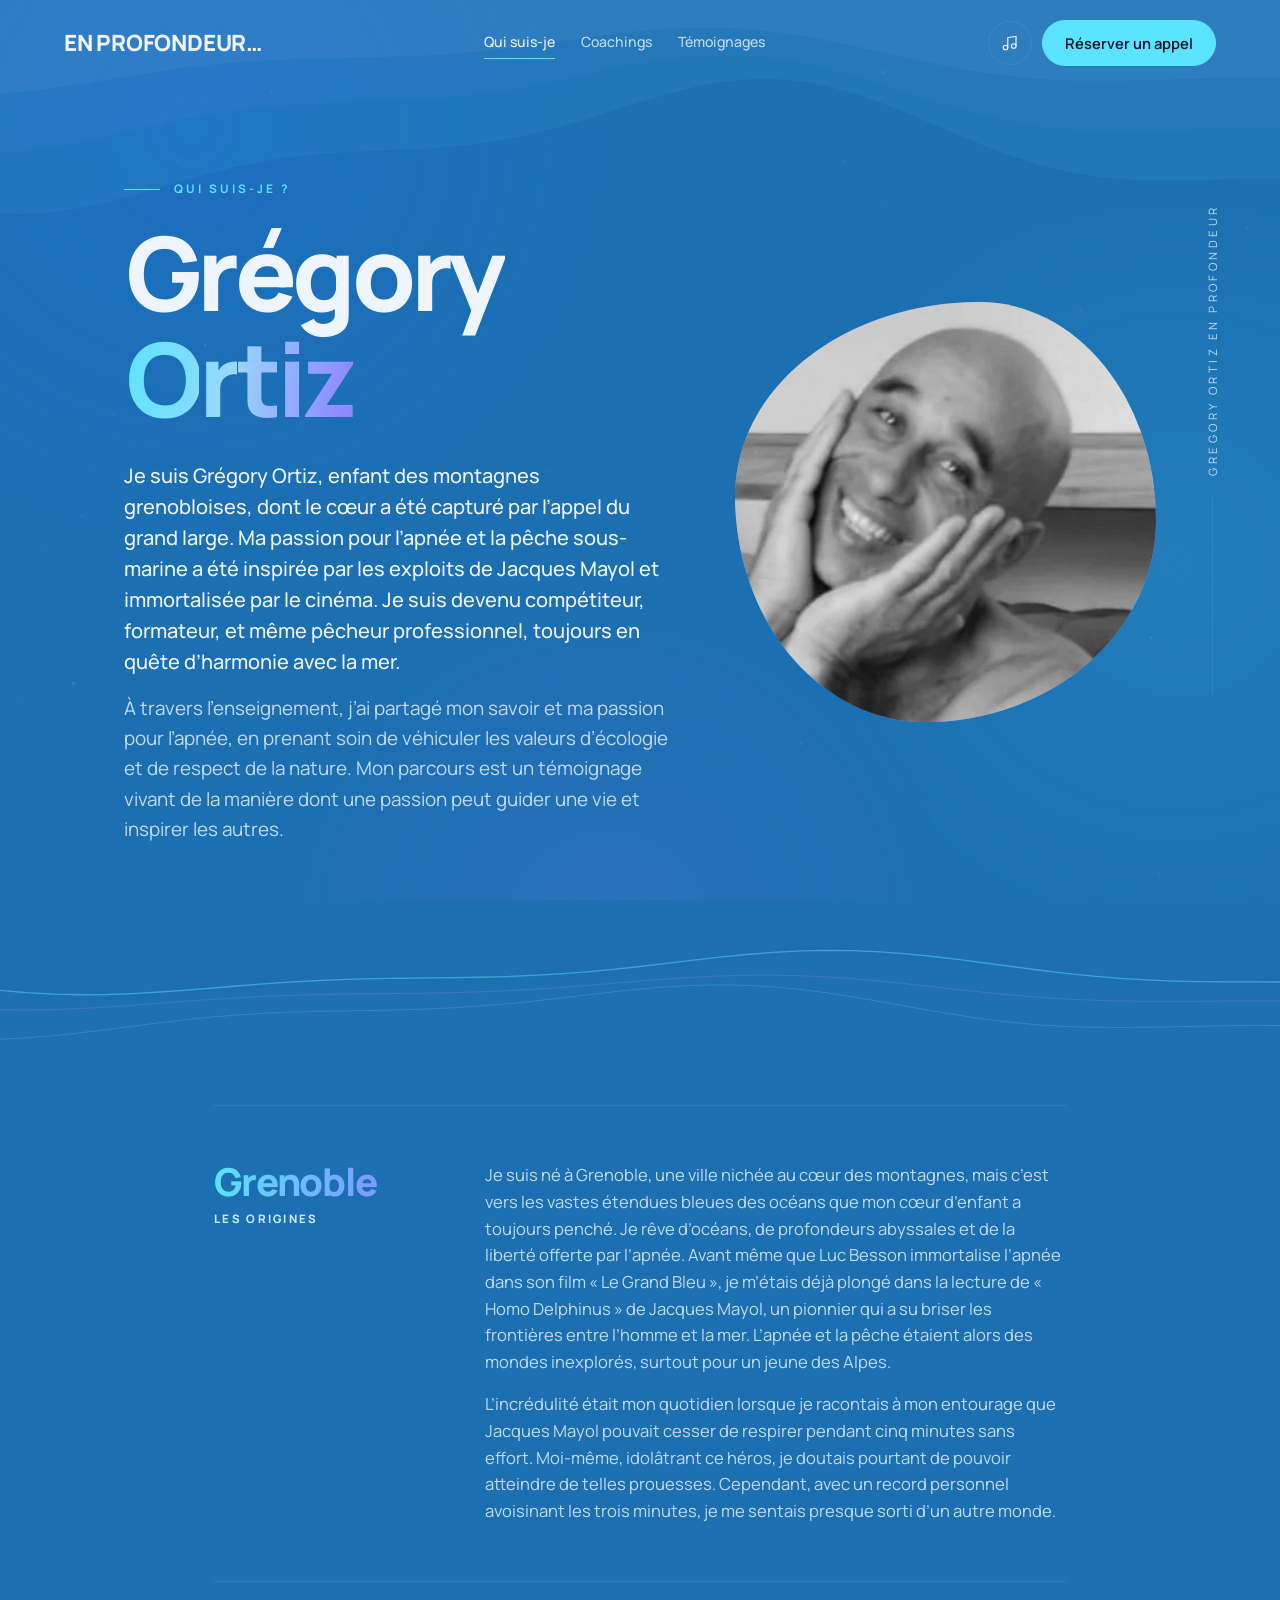
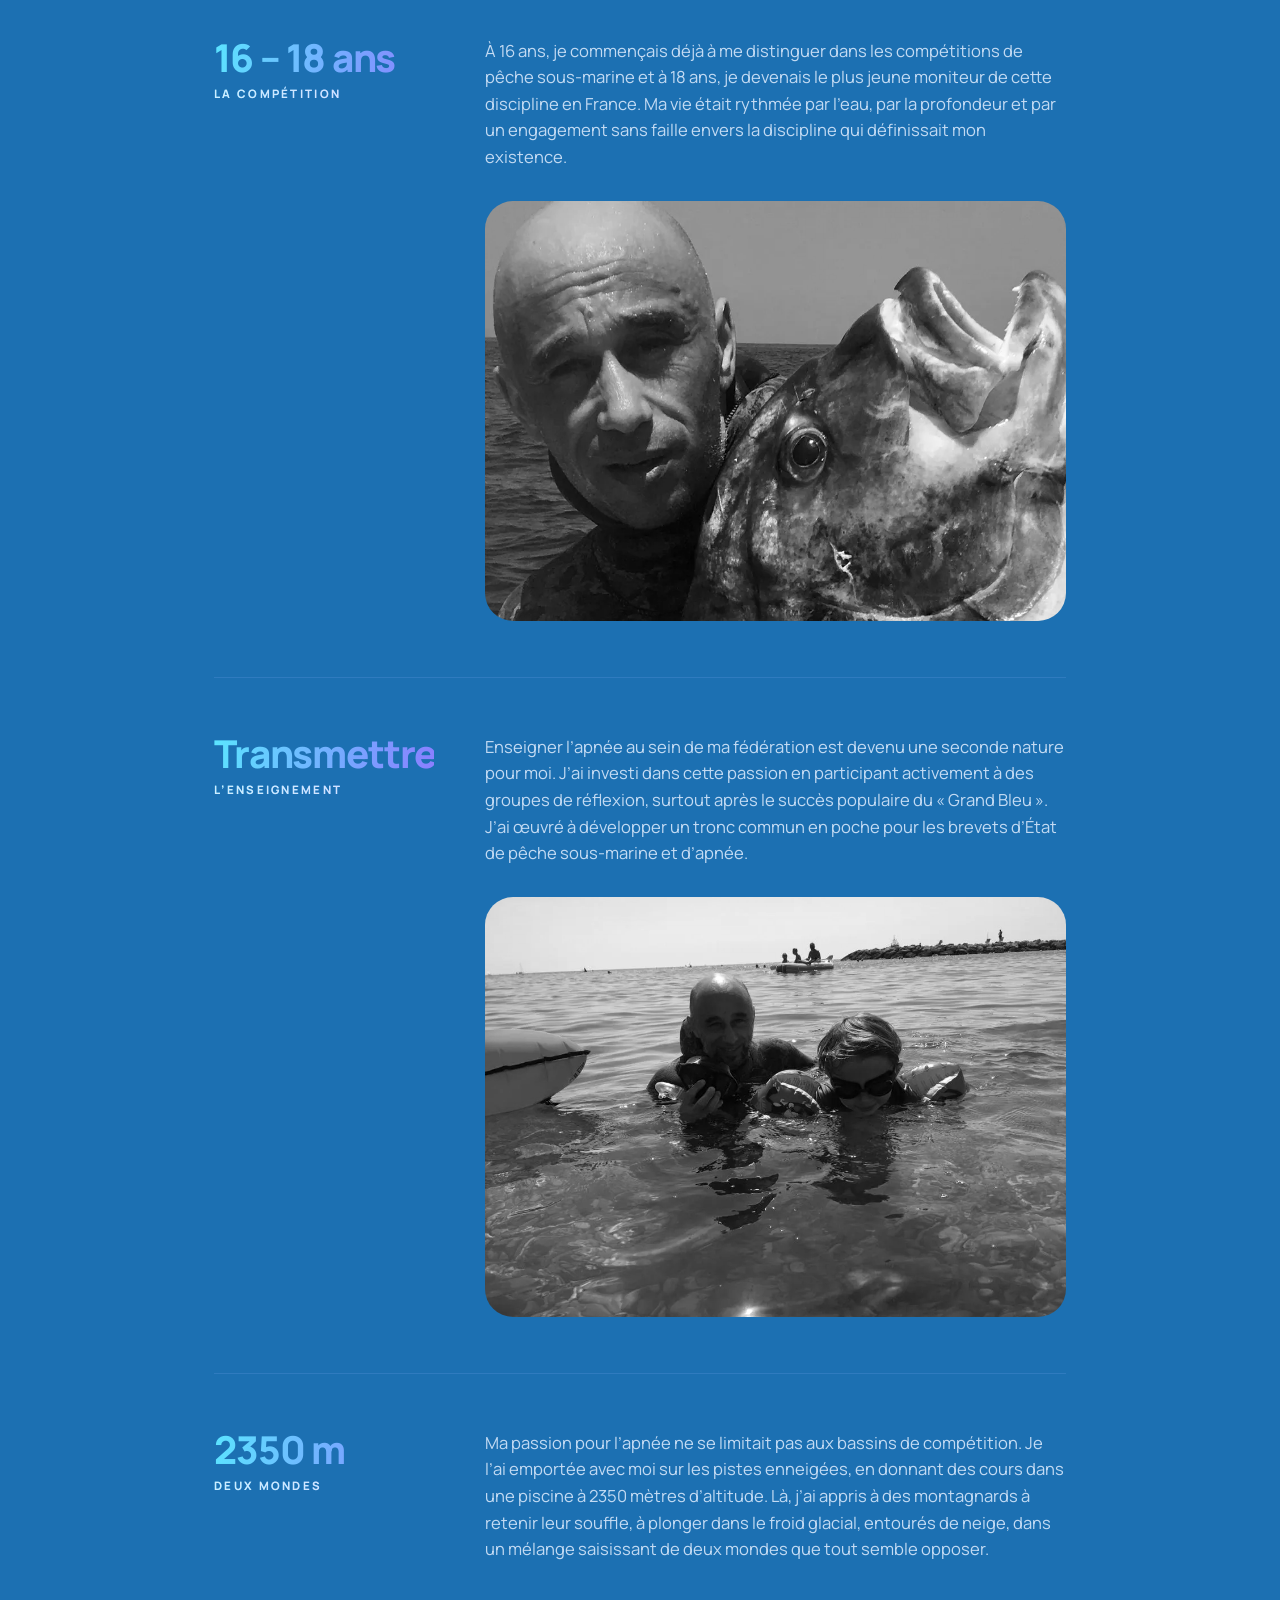
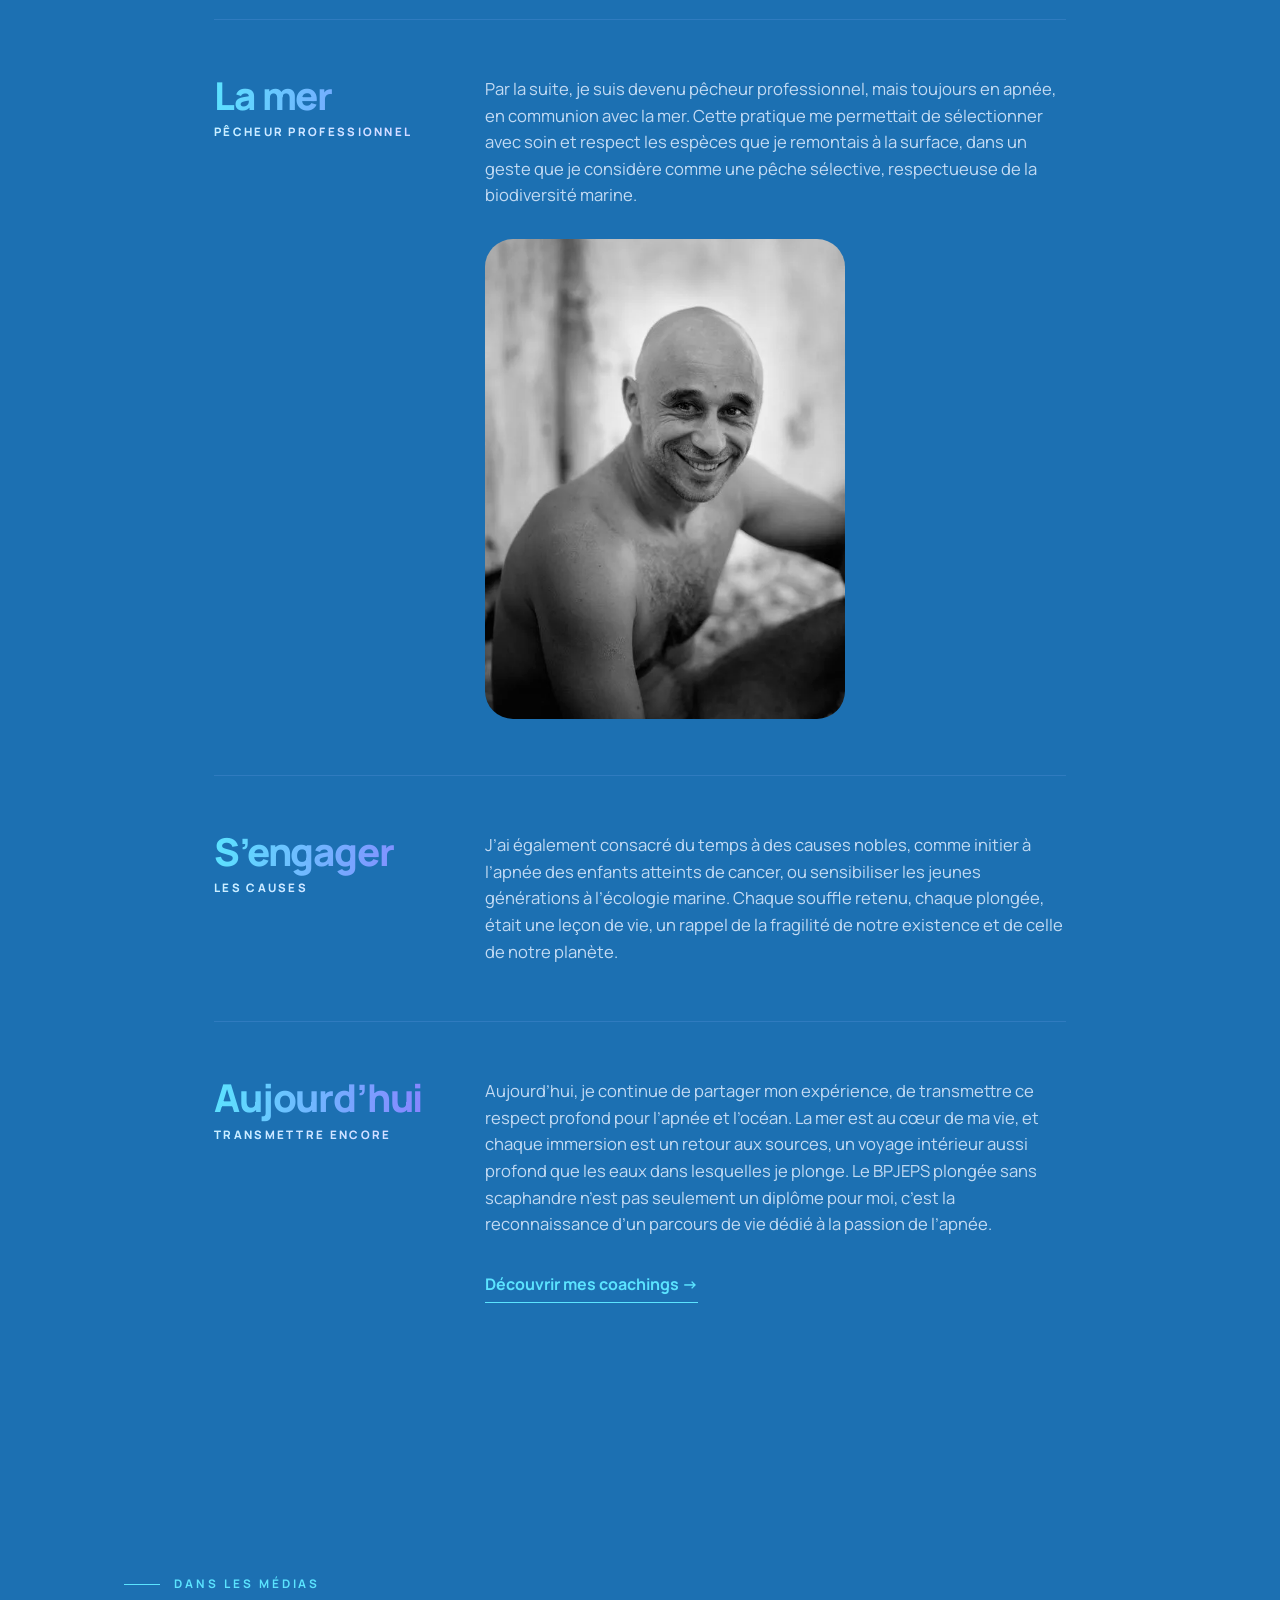
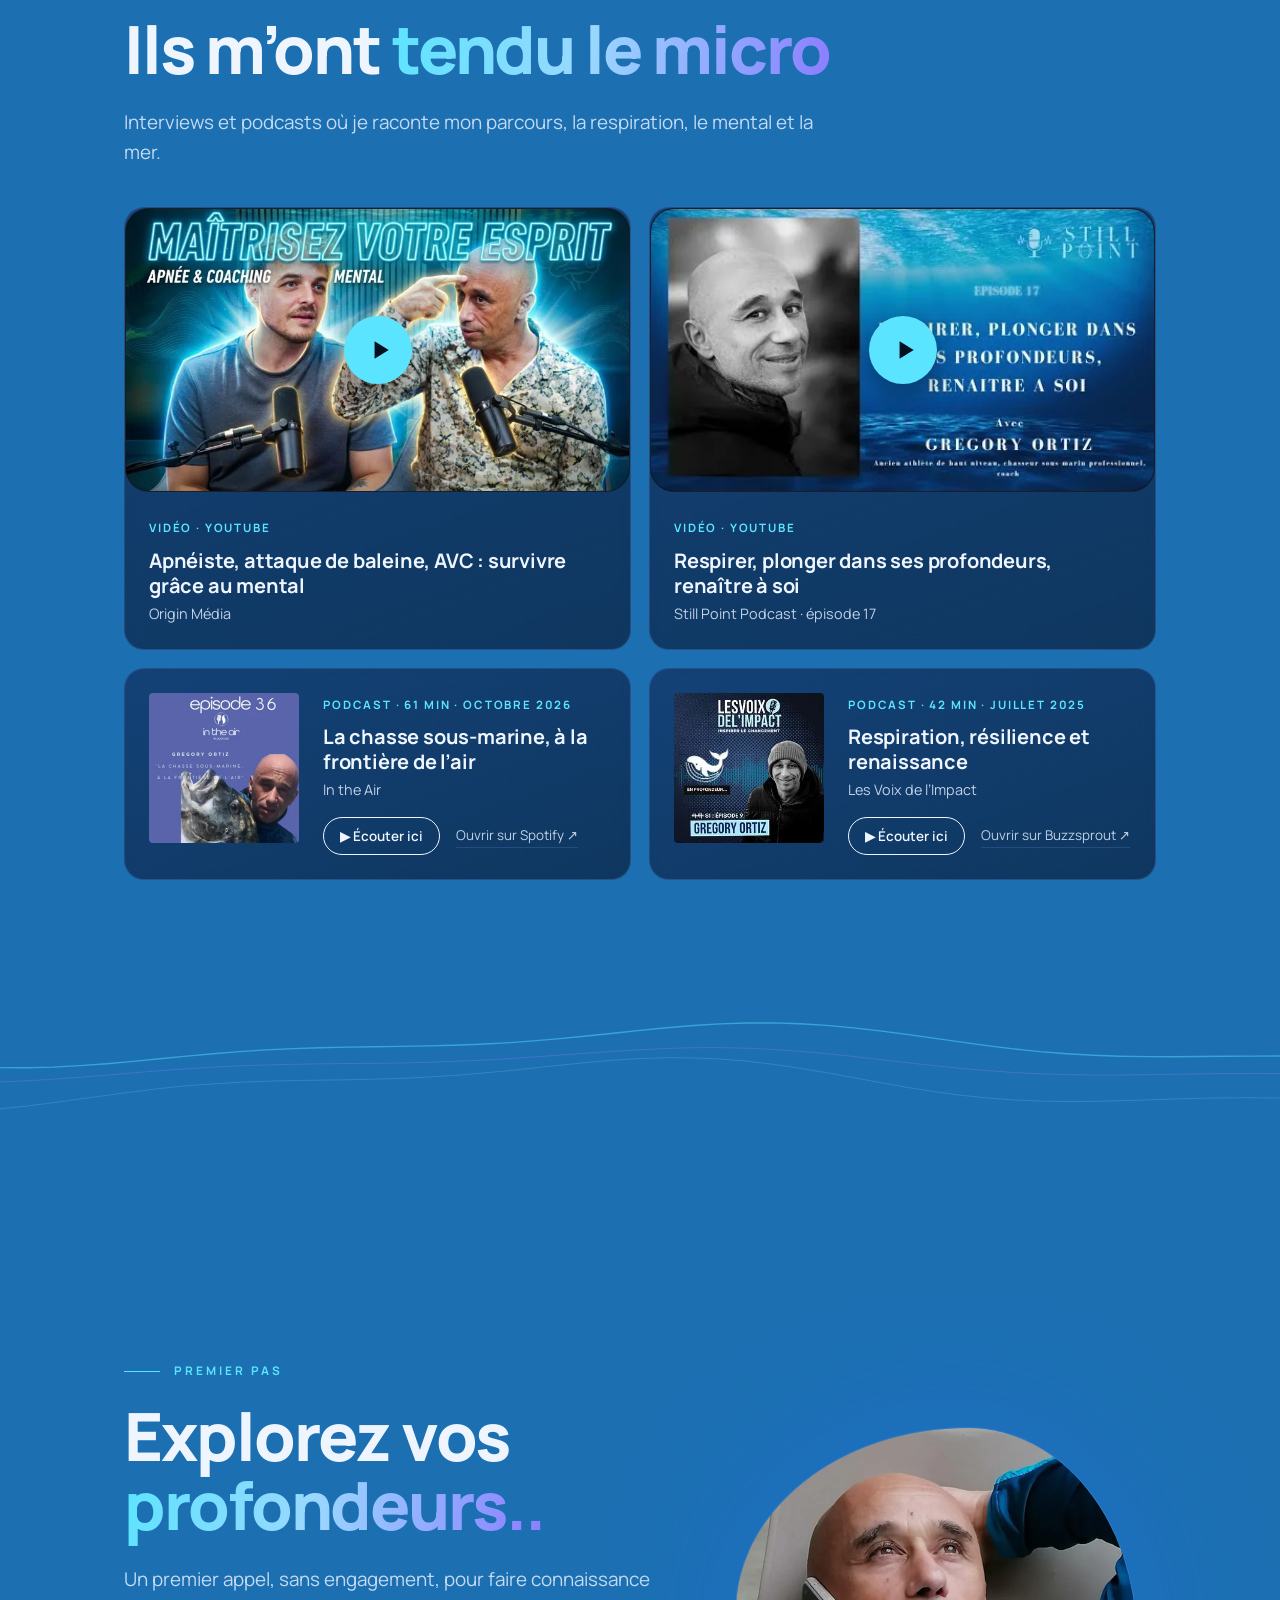
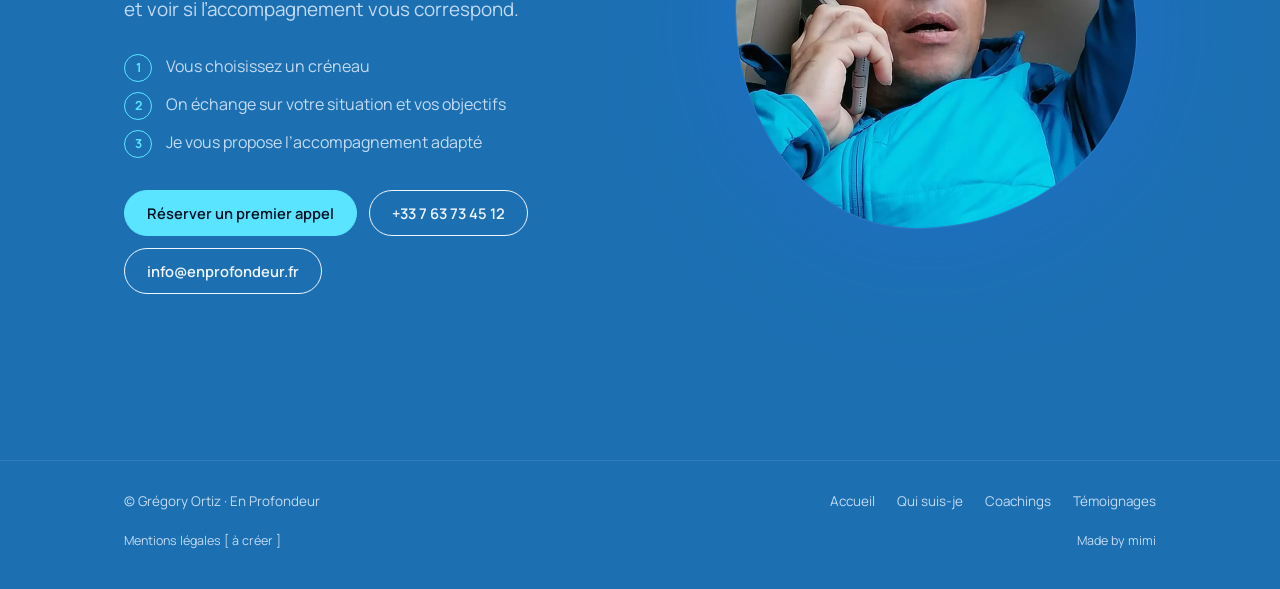
==== about.html @ e2958767 "Vagues sur toutes les pages, nouvelle apparition des titres - Les vagues translucides animées du hau" ====
<!doctype html>
<html lang="fr">
<head>
<meta charset="utf-8">
<meta name="viewport" content="width=device-width, initial-scale=1">
<title>Qui suis-je ? — Grégory Ortiz · En Profondeur</title>
<meta name="description" content="Grégory Ortiz : enfant des montagnes grenobloises, champion de pêche sous-marine, moniteur d’apnée et coach. Son parcours.">
<link rel="preconnect" href="https://fonts.googleapis.com">
<link rel="preconnect" href="https://fonts.gstatic.com" crossorigin>
<link href="https://fonts.googleapis.com/css2?family=Manrope:wght@300;400;500;700;800&display=swap" rel="stylesheet">
<link rel="stylesheet" href="assets/style.css?v=acb06d16">
</head>
<body>
<div class="aurora" aria-hidden="true"><i></i><i></i><i></i></div>
<div id="glow" aria-hidden="true"></div>
<canvas id="snow" aria-hidden="true"></canvas>

<header class="site">
  <a class="logo" href="index.html">EN PROFONDEUR…</a>
  <nav class="menu" aria-label="Navigation principale"><a href="about.html" aria-current="page">Qui suis-je</a><a href="coaching.html">Coachings</a><a href="temoignages.html">Témoignages</a></nav>
  <div class="hdr-actions">
    <button class="btn icon-btn" id="soundBtn" aria-pressed="false" aria-label="Activer la musique d'ambiance" title="Musique d'ambiance (désactivée par défaut)">
      <svg width="18" height="18" viewBox="0 0 24 24" fill="none" stroke="currentColor" stroke-width="1.6" stroke-linecap="round" stroke-linejoin="round"><path d="M9 18V5l11-2v13"/><circle cx="6" cy="18" r="3"/><circle cx="17" cy="16" r="3"/></svg>
    </button>
    <a class="btn teal" href="#contact">Réserver un appel</a>
    <button class="btn icon-btn burger" id="burger" aria-expanded="false" aria-controls="mobileNav" aria-label="Menu">
      <svg width="20" height="20" viewBox="0 0 24 24" fill="none" stroke="currentColor" stroke-width="1.8"><path d="M4 8h16M4 16h16"/></svg>
    </button>
  </div>
</header>
<nav class="mobile-nav" id="mobileNav" hidden aria-label="Navigation mobile"><a href="index.html">Accueil</a><a href="about.html" aria-current="page">Qui suis-je</a><a href="coaching.html">Coachings</a><a href="temoignages.html">Témoignages</a><a href="#contact" style="color:var(--teal)">Réserver un appel</a></nav>
<div class="side-title" aria-hidden="true"><span>Gregory Ortiz en profondeur</span><i></i></div>

<main>
  <section class="page-head">
    <svg class="hero-waves page-waves" viewBox="0 0 1440 600" preserveAspectRatio="none" aria-hidden="true">
      <path data-wave="fill-top 60 170 2600 0"/><path data-wave="fill-top 44 120 3300 1"/><path data-wave="fill-top 30 70 4100 2"/>
    </svg>
    <div class="about-head">
      <div>
        <p class="eyebrow reveal">Qui suis-je ?</p>
        <h1 class="emerge">Grégory <em>Ortiz</em></h1>
        <p class="intro reveal">Je suis Grégory Ortiz, enfant des montagnes grenobloises, dont le cœur a été capturé par l’appel du grand large. Ma passion pour l’apnée et la pêche sous-marine a été inspirée par les exploits de Jacques Mayol et immortalisée par le cinéma. Je suis devenu compétiteur, formateur, et même pêcheur professionnel, toujours en quête d’harmonie avec la mer.</p>
        <p class="lead reveal" style="margin-top:16px">À travers l’enseignement, j’ai partagé mon savoir et ma passion pour l’apnée, en prenant soin de véhiculer les valeurs d’écologie et de respect de la nature. Mon parcours est un témoignage vivant de la manière dont une passion peut guider une vie et inspirer les autres.</p>
      </div>
      <div class="portrait-card reveal"><img src="img/sourire.webp?v=29f4bae9" alt="Grégory Ortiz, souriant" width="370" height="370"></div>
    </div>
  </section>

  <div class="wave-band" aria-hidden="true"><svg viewBox="0 0 1440 160" preserveAspectRatio="none"><path data-wave="line 18 60 2200 0"/><path data-wave="line 14 80 2800 1"/><path data-wave="line 22 100 3400 2"/></svg></div>
  <section class="story" style="padding-top:2vh">
    <article class="chapter reveal">
      <div class="mark">Grenoble<small>Les origines</small></div>
      <div>
        <p>Je suis né à Grenoble, une ville nichée au cœur des montagnes, mais c’est vers les vastes étendues bleues des océans que mon cœur d’enfant a toujours penché. Je rêve d’océans, de profondeurs abyssales et de la liberté offerte par l’apnée. Avant même que Luc Besson immortalise l’apnée dans son film « Le Grand Bleu », je m’étais déjà plongé dans la lecture de « Homo Delphinus » de Jacques Mayol, un pionnier qui a su briser les frontières entre l’homme et la mer. L’apnée et la pêche étaient alors des mondes inexplorés, surtout pour un jeune des Alpes.</p>
        <p>L’incrédulité était mon quotidien lorsque je racontais à mon entourage que Jacques Mayol pouvait cesser de respirer pendant cinq minutes sans effort. Moi-même, idolâtrant ce héros, je doutais pourtant de pouvoir atteindre de telles prouesses. Cependant, avec un record personnel avoisinant les trois minutes, je me sentais presque sorti d’un autre monde.</p>
      </div>
    </article>

    <article class="chapter reveal">
      <div class="mark">16 – 18 ans<small>La compétition</small></div>
      <div>
        <p>À 16 ans, je commençais déjà à me distinguer dans les compétitions de pêche sous-marine et à 18 ans, je devenais le plus jeune moniteur de cette discipline en France. Ma vie était rythmée par l’eau, par la profondeur et par un engagement sans faille envers la discipline qui définissait mon existence.</p>
        <div class="photo"><img src="img/mer.webp?v=50c2cf0f" alt="Grégory en mer, en combinaison d'apnée" loading="lazy"></div>
      </div>
    </article>

    <article class="chapter reveal">
      <div class="mark">Transmettre<small>L’enseignement</small></div>
      <div>
        <p>Enseigner l’apnée au sein de ma fédération est devenu une seconde nature pour moi. J’ai investi dans cette passion en participant activement à des groupes de réflexion, surtout après le succès populaire du « Grand Bleu ». J’ai œuvré à développer un tronc commun en poche pour les brevets d’État de pêche sous-marine et d’apnée.</p>
        <div class="photo"><img src="img/enfant-apnee.webp?v=4f29471a" alt="Grégory dans l'eau avec un jeune élève équipé de brassards" loading="lazy"></div>
      </div>
    </article>

    <article class="chapter reveal">
      <div class="mark">2350 m<small>Deux mondes</small></div>
      <div>
        <p>Ma passion pour l’apnée ne se limitait pas aux bassins de compétition. Je l’ai emportée avec moi sur les pistes enneigées, en donnant des cours dans une piscine à 2350 mètres d’altitude. Là, j’ai appris à des montagnards à retenir leur souffle, à plonger dans le froid glacial, entourés de neige, dans un mélange saisissant de deux mondes que tout semble opposer.</p>
      </div>
    </article>

    <article class="chapter reveal">
      <div class="mark">La mer<small>Pêcheur professionnel</small></div>
      <div>
        <p>Par la suite, je suis devenu pêcheur professionnel, mais toujours en apnée, en communion avec la mer. Cette pratique me permettait de sélectionner avec soin et respect les espèces que je remontais à la surface, dans un geste que je considère comme une pêche sélective, respectueuse de la biodiversité marine.</p>
        <div class="photo tall"><img src="img/noir-blanc.webp?v=99f7ff6d" alt="Portrait noir et blanc de Grégory" loading="lazy"></div>
      </div>
    </article>

    <article class="chapter reveal">
      <div class="mark">S’engager<small>Les causes</small></div>
      <div>
        <p>J’ai également consacré du temps à des causes nobles, comme initier à l’apnée des enfants atteints de cancer, ou sensibiliser les jeunes générations à l’écologie marine. Chaque souffle retenu, chaque plongée, était une leçon de vie, un rappel de la fragilité de notre existence et de celle de notre planète.</p>
      </div>
    </article>

    <article class="chapter reveal">
      <div class="mark">Aujourd’hui<small>Transmettre encore</small></div>
      <div>
        <p>Aujourd’hui, je continue de partager mon expérience, de transmettre ce respect profond pour l’apnée et l’océan. La mer est au cœur de ma vie, et chaque immersion est un retour aux sources, un voyage intérieur aussi profond que les eaux dans lesquelles je plonge. Le BPJEPS plongée sans scaphandre n’est pas seulement un diplôme pour moi, c’est la reconnaissance d’un parcours de vie dédié à la passion de l’apnée.</p>
        <a class="more" href="coaching.html">Découvrir mes coachings →</a>
      </div>
    </article>
  </section>

  <section id="medias">
    <p class="eyebrow reveal">Dans les médias</p>
    <h2 class="reveal">Ils m’ont <em>tendu le micro</em></h2>
    <p class="lead reveal">Interviews et podcasts où je raconte mon parcours, la respiration, le mental et la mer.</p>
    <div class="media-grid">
      <article class="media-card reveal">
        <div class="embed video" data-embed="https://www.youtube-nocookie.com/embed/V1ZvX-F8CbA?autoplay=1&amp;rel=0" data-title="Origin Média, entretien avec Grégory Ortiz">
          <img src="img/medias/yt-origin.webp?v=8dd865f3" alt="" loading="lazy">
          <button class="embed-play" aria-label="Lire la vidéo"><svg width="26" height="26" viewBox="0 0 24 24" fill="currentColor" aria-hidden="true"><path d="M7 4v16l13-8z"/></svg></button>
        </div>
        <div class="media-meta"><span class="kind">Vidéo · YouTube</span><h3>Apnéiste, attaque de baleine, AVC : survivre grâce au mental</h3><p>Origin Média</p></div>
      </article>
      <article class="media-card reveal">
        <div class="embed video" data-embed="https://www.youtube-nocookie.com/embed/kgQtx-jkKqg?autoplay=1&amp;rel=0" data-title="Still Point Podcast, épisode 17">
          <img src="img/medias/yt-stillpoint.webp?v=0db91a4f" alt="" loading="lazy">
          <button class="embed-play" aria-label="Lire la vidéo"><svg width="26" height="26" viewBox="0 0 24 24" fill="currentColor" aria-hidden="true"><path d="M7 4v16l13-8z"/></svg></button>
        </div>
        <div class="media-meta"><span class="kind">Vidéo · YouTube</span><h3>Respirer, plonger dans ses profondeurs, renaître à soi</h3><p>Still Point Podcast · épisode 17</p></div>
      </article>
      <article class="media-card audio reveal">
        <img class="cover" src="img/medias/in-the-air.webp?v=3b7ff35c" alt="" loading="lazy">
        <div class="media-meta"><span class="kind">Podcast · 61 min · octobre 2026</span><h3>La chasse sous-marine, à la frontière de l’air</h3><p>In the Air</p>
          <div class="embed audio" data-embed="https://open.spotify.com/embed/episode/730JL1DTndHAkJctj1Ofli?autoplay=1" data-height="152" data-title="In the Air, épisode avec Grégory Ortiz"><button class="btn small">▶ Écouter ici</button><a class="ext" href="https://open.spotify.com/episode/730JL1DTndHAkJctj1Ofli" target="_blank" rel="noopener">Ouvrir sur Spotify ↗</a></div>
        </div>
      </article>
      <article class="media-card audio reveal">
        <img class="cover" src="img/medias/voix-impact.webp?v=ace972ec" alt="" loading="lazy">
        <div class="media-meta"><span class="kind">Podcast · 42 min · juillet 2025</span><h3>Respiration, résilience et renaissance</h3><p>Les Voix de l’Impact</p>
          <div class="embed audio" data-embed="https://www.buzzsprout.com/2458383/17482859?client_source=small_player&amp;iframe=true" data-height="200" data-title="Les Voix de l'Impact, épisode avec Grégory Ortiz"><button class="btn small">▶ Écouter ici</button><a class="ext" href="https://www.buzzsprout.com/2458383/episodes/17482859" target="_blank" rel="noopener">Ouvrir sur Buzzsprout ↗</a></div>
        </div>
      </article>
    </div>
  </section>

  <div class="wave-band" aria-hidden="true"><svg viewBox="0 0 1440 160" preserveAspectRatio="none"><path data-wave="line 18 60 2200 0"/><path data-wave="line 14 80 2800 1"/><path data-wave="line 22 100 3400 2"/></svg></div>
  <section id="contact">
    <div class="fond">
      <div>
        <p class="eyebrow reveal">Premier pas</p>
        <h2 class="reveal">Explorez vos <em>profondeurs..</em></h2>
        <p class="lead reveal">Un premier appel, sans engagement, pour faire connaissance et voir si l’accompagnement vous correspond.</p>
        <ol class="steps reveal">
          <li>Vous choisissez un créneau</li>
          <li>On échange sur votre situation et vos objectifs</li>
          <li>Je vous propose l’accompagnement adapté</li>
        </ol>
        <div class="contact-row reveal">
          <a class="btn teal" href="#" title="À brancher sur Calendly / Cal.com">Réserver un premier appel</a>
          <a class="btn" href="tel:+33763734512">+33 7 63 73 45 12</a>
          <a class="btn" href="mailto:info@enprofondeur.fr">info@enprofondeur.fr</a>
        </div>
      </div>
      <div class="round reveal"><img src="img/appel.webp?v=9b1c08bb" alt="Grégory Ortiz au téléphone" loading="lazy"></div>
    </div>
  </section>
</main>
<footer class="site">
  <span>© Grégory Ortiz · En Profondeur</span>
  <nav aria-label="Pied de page"><a href="index.html">Accueil</a><a href="about.html">Qui suis-je</a><a href="coaching.html">Coachings</a><a href="temoignages.html">Témoignages</a></nav>
  <div class="legal"><a href="#" title="Obligatoire : page à créer">Mentions légales [ à créer ]</a><span>Made by mimi</span></div>
</footer>
<script src="assets/site.js?v=fc9d92ca"></script>
</body>
</html>
---- assets/style.css ----
/* En Profondeur — feuille de style commune */
:root{
  --bg:#030b1c; --ink:#eef5ff; --muted:rgba(226,238,255,.84); --line:rgba(140,180,255,.17);
  --teal:#5be4ff; --violet:#8b7dff; --abyss:#020712; --card:rgba(8,22,54,.55);
  --glow:0 0 40px rgba(91,228,255,.35);
  --gutter:clamp(16px,5vw,64px);
}
*{box-sizing:border-box;margin:0;padding:0}
html{scroll-behavior:smooth;overflow-x:clip}
body{background:var(--bg);color:var(--ink);font-family:Manrope,system-ui,sans-serif;line-height:1.6;overflow-x:clip;-webkit-font-smoothing:antialiased}
h1,h2,h3{font-weight:800;line-height:1.04;letter-spacing:-.03em}
a{color:inherit}
img{display:block;max-width:100%}

#snow{position:fixed;inset:0;width:100%;height:100%;pointer-events:none;z-index:0}
.side-title{position:fixed;right:calc(var(--gutter) - 6px);top:50%;transform:translateY(-50%);z-index:5;display:flex;flex-direction:column;align-items:center;gap:22px;pointer-events:none}
.side-title span{writing-mode:vertical-rl;transform:rotate(180deg);font-size:.72rem;letter-spacing:.3em;text-transform:uppercase;color:var(--muted)}
.side-title i{width:1px;height:22vh;background:var(--line)}

/* --- En-tête --------------------------------------------------------- */
header.site{position:fixed;top:0;left:0;right:0;z-index:10;display:flex;justify-content:space-between;align-items:center;gap:16px;padding:20px var(--gutter);transition:background .4s,backdrop-filter .4s}
header.site.scrolled{background:rgba(12,14,15,.78);backdrop-filter:blur(10px)}
.logo{font-weight:800;font-size:clamp(1.05rem,2vw,1.4rem);text-decoration:none;letter-spacing:-.01em;white-space:nowrap}
nav.menu{display:flex;gap:26px;font-size:.88rem;font-weight:500}
nav.menu a{text-decoration:none;color:var(--muted);transition:color .2s;padding:4px 0;border-bottom:1px solid transparent}
nav.menu a:hover{color:var(--ink)}
nav.menu a[aria-current="page"]{color:var(--ink);border-color:var(--teal)}
.hdr-actions{display:flex;gap:10px;align-items:center}
.btn{display:inline-flex;align-items:center;gap:8px;border:1px solid var(--ink);border-radius:999px;padding:12px 22px;font:600 .92rem Manrope,sans-serif;text-decoration:none;color:var(--ink);background:transparent;cursor:pointer;transition:background .3s,color .3s,border-color .3s;white-space:nowrap}
.btn:hover{background:var(--ink);color:#0f0f0f}
.btn.teal{background:var(--teal);border-color:var(--teal);color:#021022}
.btn.teal:hover{background:var(--ink);border-color:var(--ink)}
.btn.small{padding:9px 16px;font-size:.84rem}
.icon-btn{width:44px;height:44px;padding:0;justify-content:center;border-color:var(--line)}
.icon-btn[aria-pressed="true"]{border-color:var(--teal);color:var(--teal)}
.burger{display:none}
.mobile-nav{position:fixed;inset:0;z-index:9;background:#0b0d0e;display:flex;flex-direction:column;justify-content:center;gap:22px;padding:0 var(--gutter);font-size:1.8rem;font-weight:800;letter-spacing:-.02em}
.mobile-nav[hidden]{display:none}
.mobile-nav a{text-decoration:none}
.mobile-nav a[aria-current="page"]{color:var(--teal)}

/* --- Sections -------------------------------------------------------- */
main{position:relative;z-index:1}
section{padding:14vh calc(var(--gutter) + 60px) 10vh;max-width:1360px;margin:0 auto}
.eyebrow{font-size:.74rem;font-weight:700;letter-spacing:.25em;text-transform:uppercase;color:var(--teal);margin-bottom:20px;display:flex;align-items:center;gap:14px}
.eyebrow::before{content:"";width:36px;height:1px;background:currentColor}
h2{font-size:clamp(2.2rem,5.2vw,4.2rem);margin-bottom:24px;max-width:16ch}
h2 em,h1 em{font-style:normal;color:var(--teal)}
.lead{font-size:clamp(1rem,1.5vw,1.18rem);color:var(--muted);max-width:60ch}
.more{display:inline-flex;align-items:center;gap:10px;margin-top:34px;font-weight:700;color:var(--teal);text-decoration:none;border-bottom:1px solid currentColor;padding-bottom:4px}
.more:hover{color:var(--ink)}
.reveal{opacity:0;transform:translateY(36px);transition:opacity 1s ease,transform 1s cubic-bezier(.2,.7,.2,1)}
.reveal.in{opacity:1;transform:none}
.todo{display:inline-block;margin-top:8px;color:var(--teal);font-size:.68rem;letter-spacing:.15em;text-transform:uppercase}
.todo-box{border:1px dashed var(--teal);border-radius:6px;padding:22px 26px;color:var(--muted);font-size:.95rem;margin-top:28px}
.todo-box b{color:var(--teal);display:block;font-size:.72rem;letter-spacing:.18em;text-transform:uppercase;margin-bottom:6px}

/* --- En-tête des pages intérieures ----------------------------------- */
.page-head{padding-top:20vh;padding-bottom:6vh}
.page-head h1{font-size:clamp(2.8rem,8vw,6.8rem);letter-spacing:-.045em;margin-bottom:28px}
.page-head .lead{max-width:70ch}

/* Pour qui */
.needs{display:grid;grid-template-columns:repeat(auto-fit,minmax(240px,1fr));gap:14px;margin-top:44px}
.need{border:1px solid var(--line);border-radius:6px;padding:28px;background:var(--card);backdrop-filter:blur(6px)}
.need .n{font-size:.78rem;font-weight:700;color:var(--teal);letter-spacing:.1em}
.need h3{font-size:1.3rem;font-weight:700;letter-spacing:-.01em;margin:10px 0 8px}
.need p{color:var(--muted);font-size:.93rem}

/* Qui suis-je (accueil) */
.recit{display:grid;grid-template-columns:1.05fr 1fr;gap:clamp(28px,5vw,80px);align-items:center}
.collage{position:relative;height:min(540px,68vh)}
.collage figure{position:absolute;overflow:hidden;box-shadow:0 30px 60px rgba(0,0,0,.45)}
.collage img,.photo img{width:100%;height:100%;object-fit:cover;filter:grayscale(1) contrast(1.05);transition:filter .8s ease,transform .8s ease}
.collage figure:hover img,.photo:hover img{filter:none;transform:scale(1.03)}
.collage .c1{left:0;top:6%;width:56%;height:52%}
.collage .c2{right:0;top:0;width:42%;height:62%}
.collage .c3{left:22%;bottom:0;width:46%;height:40%}
.facts{display:grid;grid-template-columns:repeat(auto-fit,minmax(170px,1fr));gap:18px;margin-top:56px}
.fact{border-top:1px solid var(--line);padding-top:16px}
.fact b{font-size:1.5rem;font-weight:800;color:var(--teal);letter-spacing:-.02em;display:block}
.fact span{color:var(--muted);font-size:.9rem}

/* Page Qui suis-je */
.about-head{display:grid;grid-template-columns:1.3fr 1fr;gap:clamp(28px,5vw,80px);align-items:center}
.about-head .intro{font-size:clamp(1.05rem,1.6vw,1.25rem);font-weight:500;line-height:1.55}
.portrait-card{position:relative;aspect-ratio:4/5;border-radius:4px;overflow:hidden;background:linear-gradient(160deg,#1aa3a3,#6fb0cf 60%,#86acd8)}
.portrait-card img{position:absolute;inset:8% 8% 0;width:84%;height:92%;object-fit:cover;filter:grayscale(1) contrast(1.05)}
.story{max-width:1100px}
.chapter{display:grid;grid-template-columns:220px 1fr;gap:clamp(20px,4vw,60px);padding:56px 0;border-top:1px solid var(--line)}
.chapter .mark{font-size:clamp(1.6rem,3vw,2.4rem);font-weight:800;color:var(--teal);letter-spacing:-.03em;line-height:1.05}
.chapter .mark small{display:block;font-size:.72rem;letter-spacing:.2em;text-transform:uppercase;color:var(--muted);font-weight:700;margin-top:10px}
.chapter p{color:var(--muted);font-size:1.04rem;max-width:66ch}
.chapter p + p{margin-top:16px}
.chapter .photo{margin-top:30px;height:min(420px,60vw);overflow:hidden;border-radius:2px}
.chapter .photo.tall{max-width:360px;height:min(480px,110vw)}

/* Respiration */
#essayer{text-align:center}
#essayer h2,#essayer .lead{margin-left:auto;margin-right:auto}
.breath{position:relative;width:min(300px,70vw);aspect-ratio:1;margin:48px auto 32px;display:grid;place-items:center}
.breath .ring{position:absolute;inset:0;border-radius:50%;border:1px solid var(--line)}
.breath .orb{position:absolute;inset:18%;border-radius:50%;background:radial-gradient(circle at 35% 30%,rgba(91,228,255,.6),rgba(91,228,255,.06) 70%);box-shadow:0 0 90px rgba(91,228,255,.25);transform:scale(.55);transition:transform 4s cubic-bezier(.45,0,.55,1)}
.breath .label{position:relative;font-size:1.6rem;font-weight:700}
.breath .count{position:relative;display:block;font-size:.78rem;color:var(--muted);letter-spacing:.2em;margin-top:6px}
.breath-after{margin:22px auto 0;color:var(--muted);min-height:3em;max-width:46ch}
.breath-after a{color:var(--teal)}

/* Offres */
.main-offers{display:grid;grid-template-columns:repeat(auto-fit,minmax(300px,1fr));gap:16px;margin-top:40px}
.offer{border:1px solid var(--line);border-radius:6px;padding:34px;background:var(--card);backdrop-filter:blur(6px);display:flex;flex-direction:column;gap:12px;transition:border-color .3s,transform .3s;scroll-margin-top:110px}
.offer:hover{border-color:var(--teal);transform:translateY(-4px)}
.offer h3{font-size:1.65rem;font-weight:800}
.offer p{color:var(--muted);font-size:.95rem}
.offer p strong{color:var(--ink)}
.offer ul{list-style:none;display:grid;gap:6px;font-size:.93rem}
.offer li::before{content:"— ";color:var(--teal)}
.offer .grow{flex:1}
.offer .price{display:flex;justify-content:space-between;align-items:center;border-top:1px solid var(--line);padding-top:16px;margin-top:8px;gap:12px;flex-wrap:wrap}
.offer .price b{font-size:1.7rem;font-weight:800}
.offer .price span{color:var(--muted);font-size:.85rem}
.offer .price .cfp{display:block;font-size:1.05rem;font-weight:700;color:var(--teal);letter-spacing:0;margin-top:4px}
.row em small{display:block;font-size:.9rem;font-weight:700;color:var(--teal);text-align:right;margin-top:2px}
.offers-sm{display:grid;grid-template-columns:repeat(auto-fit,minmax(300px,1fr));gap:14px;margin-top:26px}
.offers-sm .offer{padding:26px}
.offers-sm .offer h3{font-size:1.25rem}
.offers-sm .offer .price b{font-size:1.35rem}
.group-title{display:flex;align-items:baseline;justify-content:space-between;gap:16px;flex-wrap:wrap;margin-top:70px;border-bottom:1px solid var(--line);padding-bottom:14px}
.group-title h2{font-size:clamp(1.6rem,3.2vw,2.4rem);margin:0;max-width:none}
.group-title p{color:var(--muted);font-size:.93rem}
.other{margin-top:56px}
.other h3{font-size:1.15rem;font-weight:700;margin-bottom:6px;letter-spacing:-.01em}
.other > p{color:var(--muted);font-size:.93rem;margin-bottom:18px}
.rows{border-top:1px solid var(--line)}
.row{display:grid;grid-template-columns:1fr auto auto;gap:20px;align-items:baseline;padding:16px 0;border-bottom:1px solid var(--line);text-decoration:none;transition:color .2s}
.row:hover b{color:var(--teal)}
.row b{font-weight:600}
.row span{color:var(--muted);font-size:.88rem}
.row em{font-style:normal;font-weight:700}

/* Témoignages */
.voices{display:grid;grid-template-columns:repeat(auto-fit,minmax(260px,1fr));gap:36px;margin-top:40px}
blockquote p{font-size:1.08rem;line-height:1.55}
blockquote cite{display:block;margin-top:16px;font-style:normal;font-weight:700;color:var(--teal)}
.tgrid{columns:2 420px;column-gap:20px;margin-top:20px}
.tcard{break-inside:avoid;margin-bottom:20px;border:1px solid var(--line);border-radius:6px;padding:32px;background:var(--card);backdrop-filter:blur(6px)}
.tcard .q{font-size:3rem;line-height:.6;color:var(--teal);font-weight:800;display:block;margin-bottom:14px}
.tcard p{color:var(--muted);font-size:.98rem}
.tcard p + p{margin-top:12px}
.tcard p.hl{color:var(--ink);font-size:1.12rem;font-weight:500;line-height:1.5}
.tcard footer{display:flex;justify-content:space-between;align-items:baseline;gap:12px;flex-wrap:wrap;margin-top:22px;padding-top:16px;border-top:1px solid var(--line)}
.tcard footer b{color:var(--teal);font-weight:700}
.tcard footer span{color:var(--muted);font-size:.8rem;letter-spacing:.06em}
.videos{display:grid;grid-template-columns:repeat(auto-fit,minmax(260px,320px));gap:24px;margin-top:34px}
.video{border:1px solid var(--line);border-radius:6px;overflow:hidden;background:#000}
.video video{display:block;width:100%;aspect-ratio:9/16;object-fit:cover;background:#000}
.video figcaption{padding:14px 18px;font-size:.85rem;color:var(--muted);display:flex;justify-content:space-between}

/* Contact */
.fond{display:grid;grid-template-columns:1.2fr 1fr;gap:clamp(28px,5vw,80px);align-items:center;min-height:76vh}
.fond h2{max-width:12ch}
.fond .lead{margin-bottom:30px}
.steps{list-style:none;display:grid;gap:10px;margin-bottom:32px;counter-reset:s}
.steps li{counter-increment:s;display:flex;gap:14px;color:var(--muted)}
.steps li::before{content:counter(s);flex:none;width:26px;height:26px;border-radius:50%;border:1px solid var(--teal);color:var(--teal);font-size:.78rem;font-weight:700;display:grid;place-items:center}
.contact-row{display:flex;gap:12px;flex-wrap:wrap;align-items:center}
.round{width:min(400px,80vw);aspect-ratio:1;border-radius:50%;overflow:hidden;justify-self:center;box-shadow:0 0 0 1px var(--line),0 0 120px rgba(91,228,255,.12)}
.round img{width:100%;height:100%;object-fit:cover}
.strip{display:grid;grid-template-columns:repeat(3,1fr);gap:14px;margin-top:26px}
.strip .photo{margin:0;aspect-ratio:4/5;overflow:hidden;border-radius:4px}

/* Pied de page */
footer.site{position:relative;z-index:1;max-width:1360px;margin:0 auto;padding:30px calc(var(--gutter) + 60px) 38px;border-top:1px solid var(--line);display:grid;grid-template-columns:1fr auto;gap:18px;font-size:.84rem;color:var(--muted)}
footer.site nav{display:flex;gap:22px;flex-wrap:wrap}
footer.site a{text-decoration:none}
footer.site a:hover{color:var(--ink)}
footer.site .legal{grid-column:1/-1;display:flex;justify-content:space-between;gap:12px;flex-wrap:wrap;font-size:.78rem}

@media (max-width:1100px){ nav.menu{display:none} .burger{display:inline-flex} }
@media (max-width:900px){
  .recit,.fond,.about-head{grid-template-columns:1fr}
  .collage{height:min(440px,95vw)}
  .word,.word:nth-child(2){grid-template-columns:1fr}
  .word:nth-child(2) h3{order:0}
  .word:nth-child(2) p{justify-self:start}
  .chapter{grid-template-columns:1fr;gap:14px;padding:40px 0}
  .portrait-card{max-width:420px}
}
@media (max-width:760px){
  section{padding:11vh var(--gutter) 8vh}
  .page-head{padding-top:16vh}
  footer.site{padding:26px var(--gutter) 40px;grid-template-columns:1fr}
  .side-title{display:none}
  .hero{aspect-ratio:3/4;max-height:none}
  .hero h1{bottom:30%;font-size:clamp(2.5rem,14vw,4.2rem)}
  .hero h1 span{padding-left:7%}
  .hero .name{top:20px;bottom:auto;left:7%}
  .hero .portrait{right:-10%;height:80%}
  .hero-text{margin:-12% 0 0 5%;padding:26px 22px}
  .row{grid-template-columns:1fr auto;gap:4px 16px}
  .row span{grid-column:1}
  .row em{grid-row:1;grid-column:2}
  .tcard{padding:24px}
  .hdr-actions .btn.teal{padding:9px 14px;font-size:.8rem}
  .hdr-actions #soundBtn{display:none}
  .videos{grid-template-columns:1fr 1fr;gap:12px}
}
@media (prefers-reduced-motion:reduce){
  html{scroll-behavior:auto}
  .reveal{opacity:1;transform:none;transition:none}
  .breath .orb{transition-duration:.01s}
}

/* Teaser vidéo (accueil) */
#teaser{padding-top:6vh}
.teaser{position:relative;margin:10px 0 0;border-radius:6px;overflow:hidden;background:#000;box-shadow:0 40px 90px rgba(0,0,0,.5);aspect-ratio:16/9}
.teaser video{display:block;width:100%;height:100%;object-fit:cover;background:#000}
.teaser-play{position:absolute;inset:0;display:flex;align-items:center;justify-content:center;gap:18px;border:0;cursor:pointer;color:var(--ink);font:inherit;
  background:linear-gradient(180deg,rgba(0,0,0,.05),rgba(0,0,0,.45))}
.teaser-play .disc{width:88px;height:88px;border-radius:50%;display:grid;place-items:center;background:var(--teal);color:#021022;box-shadow:0 0 0 0 rgba(91,228,255,.55);animation:pulse 2.4s ease-out infinite;padding-left:5px}
.teaser-play .lbl{font-size:clamp(1.1rem,2.2vw,1.6rem);font-weight:800;letter-spacing:-.01em;text-align:left;line-height:1.15}
.teaser-play .lbl small{display:block;font-size:.8rem;font-weight:500;color:var(--muted);letter-spacing:.06em;margin-top:6px}
.teaser-play:hover .disc{background:var(--ink)}
.teaser.playing .teaser-play{display:none}
@keyframes pulse{0%{box-shadow:0 0 0 0 rgba(91,228,255,.55)}70%{box-shadow:0 0 0 26px rgba(91,228,255,0)}100%{box-shadow:0 0 0 0 rgba(91,228,255,0)}}

/* Dans les médias (Qui suis-je) */
.media-grid{display:grid;grid-template-columns:repeat(2,1fr);gap:18px;margin-top:40px}
.media-card{border:1px solid var(--line);border-radius:6px;overflow:hidden;background:var(--card);backdrop-filter:blur(6px);display:flex;flex-direction:column}
.media-card .embed.video{position:relative;aspect-ratio:16/9;background:#000}
.media-card .embed.video img{width:100%;height:100%;object-fit:cover;display:block;transition:transform .6s}
.media-card .embed.video:hover img{transform:scale(1.03)}
.embed-play{position:absolute;inset:0;margin:auto;width:68px;height:68px;border-radius:50%;border:0;background:var(--teal);color:#021022;display:grid;place-items:center;cursor:pointer;padding-left:4px;box-shadow:0 10px 30px rgba(0,0,0,.4)}
.embed-play:hover{background:var(--ink)}
.media-card iframe{display:block;width:100%;border:0}
.media-card .embed.video iframe{height:100%}
.media-meta{padding:22px 24px 24px}
.media-meta .kind{font-size:.72rem;font-weight:700;letter-spacing:.16em;text-transform:uppercase;color:var(--teal)}
.media-meta h3{font-size:1.25rem;font-weight:700;letter-spacing:-.01em;margin:8px 0 4px;line-height:1.25}
.media-meta p{color:var(--muted);font-size:.9rem}
.media-card.audio{flex-direction:row;align-items:flex-start}
.media-card.audio .cover{width:150px;aspect-ratio:1;object-fit:cover;flex:none;margin:24px 0 24px 24px;border-radius:4px}
.media-card.audio .embed{margin-top:16px;display:flex;align-items:center;gap:16px;flex-wrap:wrap}
.media-card.audio .embed.loaded{display:block}
.media-card .ext{font-size:.84rem;color:var(--muted);text-decoration:none;border-bottom:1px solid var(--line)}
.media-card .ext:hover{color:var(--ink)}
@media (max-width:900px){ .media-grid{grid-template-columns:1fr} }
@media (max-width:520px){
  .media-card.audio{flex-direction:column}
  .media-card.audio .cover{width:110px;margin:22px 0 0 22px}
  .teaser{aspect-ratio:4/3}
  .teaser-play{flex-direction:column;gap:12px}
  .teaser-play .disc{width:70px;height:70px}
  .teaser-play .lbl{text-align:center}
}
@media (prefers-reduced-motion:reduce){ .teaser-play .disc{animation:none} }

/* =====================================================================
   THÈME « BLEU DES ABYSSES » : couleurs, morphing, story scrolling
   ===================================================================== */
body{background:var(--abyss)}
::selection{background:var(--teal);color:#021022}

/* Halos de lumière qui dérivent en arrière-plan (transform seulement) */
.aurora{position:fixed;inset:0;z-index:0;pointer-events:none;overflow:hidden}
.aurora i{position:absolute;border-radius:50%;opacity:.55;will-change:transform}
.aurora i:nth-child(1){width:70vmax;height:70vmax;left:-20vmax;top:-25vmax;background:radial-gradient(closest-side,rgba(40,110,255,.35),transparent);animation:drift1 26s ease-in-out infinite alternate}
.aurora i:nth-child(2){width:60vmax;height:60vmax;right:-22vmax;top:20vh;background:radial-gradient(closest-side,rgba(91,228,255,.22),transparent);animation:drift2 32s ease-in-out infinite alternate}
.aurora i:nth-child(3){width:55vmax;height:55vmax;left:20vw;bottom:-30vmax;background:radial-gradient(closest-side,rgba(139,125,255,.22),transparent);animation:drift3 38s ease-in-out infinite alternate}
@keyframes drift1{to{transform:translate(18vw,14vh) scale(1.15)}}
@keyframes drift2{to{transform:translate(-16vw,-10vh) scale(.9)}}
@keyframes drift3{to{transform:translate(-12vw,-18vh) scale(1.2)}}

/* Halo qui suit la souris (ordinateur uniquement) */
#glow{position:fixed;left:0;top:0;width:520px;height:520px;margin:-260px 0 0 -260px;border-radius:50%;pointer-events:none;z-index:0;
  background:radial-gradient(closest-side,rgba(91,228,255,.10),transparent 70%);will-change:transform;opacity:0;transition:opacity .6s}
body.has-pointer #glow{opacity:1}

/* Boutons lumineux */
.btn.teal{box-shadow:0 0 0 rgba(91,228,255,0);transition:background .3s,color .3s,box-shadow .4s,transform .3s}
.btn.teal:hover{box-shadow:var(--glow);transform:translateY(-1px)}
header.site.scrolled{background:rgba(3,10,26,.72)}
.mobile-nav{background:#020a1a}

/* Titres qui « remontent à la surface » */
h2.reveal{opacity:0;transform:translateY(46px);filter:blur(10px);transition:opacity 1.2s ease,transform 1.2s cubic-bezier(.2,.8,.2,1),filter 1.2s ease}
h2.reveal.in{opacity:1;transform:none;filter:blur(0)}
h2 em,h1 em{background:linear-gradient(100deg,var(--teal),#9ad8ff 45%,var(--violet));-webkit-background-clip:text;background-clip:text;color:transparent}

/* ---------------- Accueil ---------------- */
.hero2{position:relative;min-height:100svh;display:flex;flex-direction:column;justify-content:center;padding-top:16vh;padding-bottom:16vh;max-width:none;
  background:radial-gradient(110% 80% at 75% 40%,rgba(120,200,255,.20),transparent 60%)}
.hero2-grid{display:grid;grid-template-columns:1.1fr 1fr;gap:clamp(24px,5vw,80px);align-items:center;max-width:1240px;margin:0 auto;width:100%}
.hero2-title{font-size:clamp(3.4rem,9.5vw,8.6rem);line-height:.9;letter-spacing:-.05em;margin:6px 0 30px}
.hero2-title .ln{display:block;overflow:hidden;padding-bottom:.06em}
.hero2-title .ln>span{display:inline-block;transform:translateY(105%);animation:rise 1.3s cubic-bezier(.2,.8,.2,1) forwards}
.hero2-title .ln:nth-child(2)>span{animation-delay:.15s;padding-left:.6em;background:linear-gradient(100deg,var(--ink) 10%,var(--teal) 55%,var(--violet));-webkit-background-clip:text;background-clip:text;color:transparent}
@keyframes rise{to{transform:none}}
.hero2-text strong{display:block;font-size:clamp(1.2rem,2vw,1.5rem);line-height:1.3;letter-spacing:-.01em;margin-bottom:12px;max-width:30ch}
.hero2-text p:not(.eyebrow){color:var(--muted);max-width:52ch}
.hero2-visual{position:relative;aspect-ratio:1;width:min(520px,100%);justify-self:center}
.morph{position:absolute;inset:6%;overflow:hidden;background:linear-gradient(150deg,#2a6cff 0%,#3fc7ff 45%,#8b7dff 100%);
  border-radius:58% 42% 55% 45% / 46% 52% 48% 54%;animation:morph 14s ease-in-out infinite alternate;box-shadow:0 40px 120px rgba(40,110,255,.35)}
.hero2-visual .bust{position:absolute;left:50%;bottom:4%;height:113%;width:auto;transform:translateX(-50%);z-index:2;
  filter:grayscale(1) contrast(1.1) drop-shadow(0 30px 40px rgba(0,6,20,.45));
  -webkit-mask-image:radial-gradient(ellipse 60% 62% at 50% 33%,#000 70%,transparent 100%);mask-image:radial-gradient(ellipse 60% 62% at 50% 33%,#000 70%,transparent 100%)}
.morph-halo{position:absolute;inset:-4%;border-radius:50%;background:radial-gradient(closest-side,rgba(91,228,255,.28),transparent 70%);animation:breathe 7s ease-in-out infinite}
.orbit{position:absolute;inset:0;border:1px solid var(--line);border-radius:47% 53% 44% 56% / 52% 45% 55% 48%;animation:morph 18s ease-in-out infinite alternate-reverse}
.orbit.o2{inset:-5%;opacity:.5;animation-duration:24s}
@keyframes morph{
  0%{border-radius:58% 42% 55% 45% / 46% 52% 48% 54%;transform:rotate(0)}
  33%{border-radius:40% 60% 38% 62% / 58% 40% 60% 42%}
  66%{border-radius:63% 37% 62% 38% / 40% 63% 37% 60%}
  100%{border-radius:45% 55% 40% 60% / 55% 45% 58% 42%;transform:rotate(6deg)}}
@keyframes breathe{0%,100%{transform:scale(.94);opacity:.7}50%{transform:scale(1.06);opacity:1}}
.scroll-cue{position:absolute;left:50%;bottom:120px;width:26px;height:42px;margin-left:-13px;border:1px solid var(--line);border-radius:14px}
.scroll-cue span{position:absolute;left:50%;top:8px;width:4px;height:8px;margin-left:-2px;border-radius:2px;background:var(--teal);animation:cue 2s ease-in-out infinite}
@keyframes cue{0%{transform:translateY(0);opacity:1}70%{transform:translateY(14px);opacity:0}100%{opacity:0}}
.wave-sep{position:absolute;left:0;right:0;bottom:-1px;width:100%;height:110px}
.wave-sep path:nth-child(1){fill:rgba(255,255,255,.06)}.wave-sep path:nth-child(2){fill:rgba(0,10,30,.18)}

/* Teaser */
.teaser{border-radius:28px;box-shadow:0 40px 120px rgba(0,0,0,.6),0 0 0 1px var(--line),0 0 80px rgba(40,110,255,.18)}

/* ---------------- Story scrolling : l'approche ---------------- */
.story-head{max-width:1240px}
.story-grid{display:grid;grid-template-columns:1fr 1fr;gap:clamp(24px,5vw,80px);margin-top:20px}
.story-sticky{position:relative}
.story-visual{position:sticky;top:calc(50vh - min(220px,20vw));aspect-ratio:1;width:min(440px,100%);margin:0 auto;display:grid;place-items:center}
.sv-blob{position:absolute;inset:0;border-radius:58% 42% 55% 45% / 46% 52% 48% 54%;
  background:radial-gradient(circle at 30% 30%,#7fe9ff,#2a6cff 55%,#0c1f5c);opacity:.9;
  transition:border-radius 1.4s cubic-bezier(.6,0,.2,1),transform 1.4s cubic-bezier(.6,0,.2,1),filter 1.4s;box-shadow:0 0 120px rgba(40,110,255,.35)}
.sv-blob.b2{inset:12%;opacity:.35;mix-blend-mode:screen;background:radial-gradient(circle at 70% 70%,#b6a9ff,transparent 70%);animation:morph 12s ease-in-out infinite alternate}
.story-visual[data-step="1"] .sv-blob:not(.b2){border-radius:30% 70% 70% 30% / 30% 30% 70% 70%;transform:rotate(-12deg) scale(.92);filter:hue-rotate(-25deg)}
.story-visual[data-step="2"] .sv-blob:not(.b2){border-radius:50%;transform:scale(1.04);filter:hue-rotate(35deg) saturate(1.2)}
.sv-word{position:relative;font-size:clamp(2rem,4.4vw,3.6rem);font-weight:800;letter-spacing:-.04em;color:#fff;text-shadow:0 6px 30px rgba(2,8,30,.5);transition:opacity .4s,transform .4s}
.sv-word.out{opacity:0;transform:translateY(14px)}
.sv-dots{position:absolute;bottom:-34px;display:flex;gap:8px}
.sv-dots i{width:8px;height:8px;border-radius:50%;background:var(--line);transition:background .4s,width .4s}
.story-visual[data-step="0"] .sv-dots i:nth-child(1),.story-visual[data-step="1"] .sv-dots i:nth-child(2),.story-visual[data-step="2"] .sv-dots i:nth-child(3){background:var(--teal);width:24px;border-radius:4px}
.ss-step{min-height:70vh;display:flex;flex-direction:column;justify-content:center;opacity:.25;transition:opacity .6s}
.ss-step.active{opacity:1}
.ss-step:last-child{min-height:60vh}
.ss-num{font-size:.8rem;font-weight:700;letter-spacing:.2em;color:var(--teal)}
.ss-step h3{font-size:clamp(2.4rem,5.4vw,4.6rem);font-weight:500;letter-spacing:-.04em;margin:10px 0 18px}
.ss-step p{color:var(--muted);font-size:1.1rem;max-width:40ch;border-left:2px solid var(--teal);padding-left:20px}

/* ---------------- Cartes : bord lumineux qui suit la souris ---------------- */
.need,.offer,.tcard,.media-card{position:relative;border-radius:20px;background:linear-gradient(160deg,rgba(14,34,80,.6),rgba(6,16,40,.6))}
.need::before,.offer::before,.tcard::before,.media-card::before{content:"";position:absolute;inset:0;border-radius:inherit;padding:1px;pointer-events:none;
  background:radial-gradient(260px circle at var(--mx,50%) var(--my,0%),rgba(91,228,255,.75),transparent 60%);
  -webkit-mask:linear-gradient(#000 0 0) content-box,linear-gradient(#000 0 0);-webkit-mask-composite:xor;mask-composite:exclude;opacity:0;transition:opacity .4s}
.need:hover::before,.offer:hover::before,.tcard:hover::before,.media-card:hover::before{opacity:1}
.offer:hover{border-color:var(--line)}

/* ---------------- Photos aux formes organiques ---------------- */
.collage figure{border-radius:42% 58% 63% 37% / 41% 44% 56% 59%;transition:border-radius 1.2s cubic-bezier(.6,0,.2,1)}
.collage figure:hover{border-radius:24px}
.collage .c2{border-radius:56% 44% 38% 62% / 52% 61% 39% 48%}
.collage .c3{border-radius:28px}
.chapter .photo,.strip .photo{border-radius:28px}
.round{border-radius:58% 42% 55% 45% / 46% 52% 48% 54%;animation:morph 16s ease-in-out infinite alternate;box-shadow:0 0 0 1px var(--line),0 0 140px rgba(40,110,255,.28)}
.portrait-card{background:linear-gradient(150deg,#2a6cff,#3fc7ff 50%,#8b7dff);border-radius:58% 42% 55% 45% / 46% 52% 48% 54%;animation:morph 16s ease-in-out infinite alternate;aspect-ratio:1}
.portrait-card img{inset:0;width:100%;height:100%}
.video,.teaser{border-radius:24px}

/* ---------------- Qui suis-je : étapes accrochées pendant la lecture ---------------- */
@media (min-width:901px){
  .chapter .mark{position:sticky;top:120px;align-self:start}
}
.chapter{border-top-color:var(--line)}
.chapter .mark{background:linear-gradient(100deg,var(--teal),var(--violet));-webkit-background-clip:text;background-clip:text;color:transparent}
.chapter .mark small{-webkit-text-fill-color:var(--muted)}

/* ---------------- Responsive ---------------- */
@media (max-width:900px){
  .hero2{padding-top:13vh}
  .hero2-grid{grid-template-columns:1fr}
  .hero2-visual{order:-1;width:min(300px,72vw)}
  .story-grid{grid-template-columns:1fr}
  .story-sticky{position:sticky;top:70px;z-index:2;height:250px;padding-top:14px;margin:0 calc(var(--gutter) * -1);
    background:linear-gradient(180deg,var(--bgnow,#06163a) 0%,var(--bgnow,#06163a) 82%,transparent 100%)}
  .story-visual{position:relative;top:0;width:min(190px,50vw)}
  .sv-dots{bottom:-26px}
  .ss-step{min-height:58vh;justify-content:flex-start;padding-top:4vh}
  .scroll-cue{display:none}
}
@media (max-width:760px){ .hero2-title .ln:nth-child(2)>span{padding-left:.3em} }
@media (prefers-reduced-motion:reduce){
  .aurora i,.morph,.orbit,.morph-halo,.round,.portrait-card,.sv-blob.b2{animation:none}
  .hero2-title .ln>span{animation:none;transform:none}
  h2.reveal{transform:none;filter:none;opacity:1}
}

/* ---------------- Correctifs : portrait, titres émergents, vagues ---------------- */
/* Ordinateur : portrait agrandi et recadré sur le visage */
@media (min-width:901px){
  .hero2-grid{grid-template-columns:minmax(0,1fr) minmax(0,1.05fr);max-width:1320px}
  .hero2-title{font-size:clamp(3.2rem,6.4vw,6.6rem)}
  .hero2-visual{width:min(660px,100%)}

}

/* Titres de page : chaque lettre remonte de la ligne de flottaison */
h1.emerge .wd{display:inline-block;overflow:hidden;vertical-align:bottom;padding:0 .03em .24em;margin:0 -.01em -.24em}
h1.emerge .ch{display:inline-block;transform:translateY(105%);opacity:0}
h1.emerge.go .ch{animation:surface 1.1s cubic-bezier(.2,.85,.25,1) forwards;animation-delay:var(--d)}
h1.emerge em .ch{background-image:linear-gradient(100deg,var(--teal),#9ad8ff 45%,var(--violet));background-repeat:no-repeat;-webkit-background-clip:text;background-clip:text;color:transparent;padding-bottom:.25em;margin-bottom:-.25em}
@keyframes surface{0%{transform:translateY(105%);opacity:0}35%{opacity:1}75%{transform:translateY(-6%)}100%{transform:none;opacity:1}}

/* Vagues du héros (clin d'œil à l'ancien site) */
.hero-waves{position:absolute;inset:0 0 auto;width:100%;height:62%;pointer-events:none;z-index:0}
.hero-waves path:nth-child(1){fill:rgba(91,228,255,.07)}
.hero-waves path:nth-child(2){fill:rgba(120,140,255,.06)}
.hero-waves path:nth-child(3){fill:rgba(255,255,255,.045)}
.hero2-grid,.scroll-cue{position:relative;z-index:1}

/* Bandes de vagues entre les sections */
.wave-band{position:relative;z-index:1;height:clamp(90px,12vw,160px);margin:2vh 0}
.wave-band svg{width:100%;height:100%;display:block}
.wave-band path{fill:none;stroke-linecap:round}
.wave-band path:nth-child(1){stroke:rgba(91,228,255,.45);stroke-width:1.4}
.wave-band path:nth-child(2){stroke:rgba(139,125,255,.35);stroke-width:1}
.wave-band path:nth-child(3){stroke:rgba(206,224,255,.18);stroke-width:1}
@media (prefers-reduced-motion:reduce){ h1.emerge .ch{opacity:1;transform:none;animation:none} }

/* En haut de page, le fond est plus clair : textes du héros en blanc franc */
.hero2-text p:not(.eyebrow){color:rgba(240,247,255,.94)}
.hero2 .eyebrow{color:#bff3ff}
.hero2-text strong{text-shadow:0 2px 18px rgba(0,20,60,.25)}

/* Vagues en haut des pages intérieures (comme l'accueil) */
.page-head{position:relative}
.page-head>*:not(.page-waves){position:relative;z-index:1}
.page-waves{left:50%;width:100vw;transform:translateX(-50%);height:min(62vh,520px);top:0}
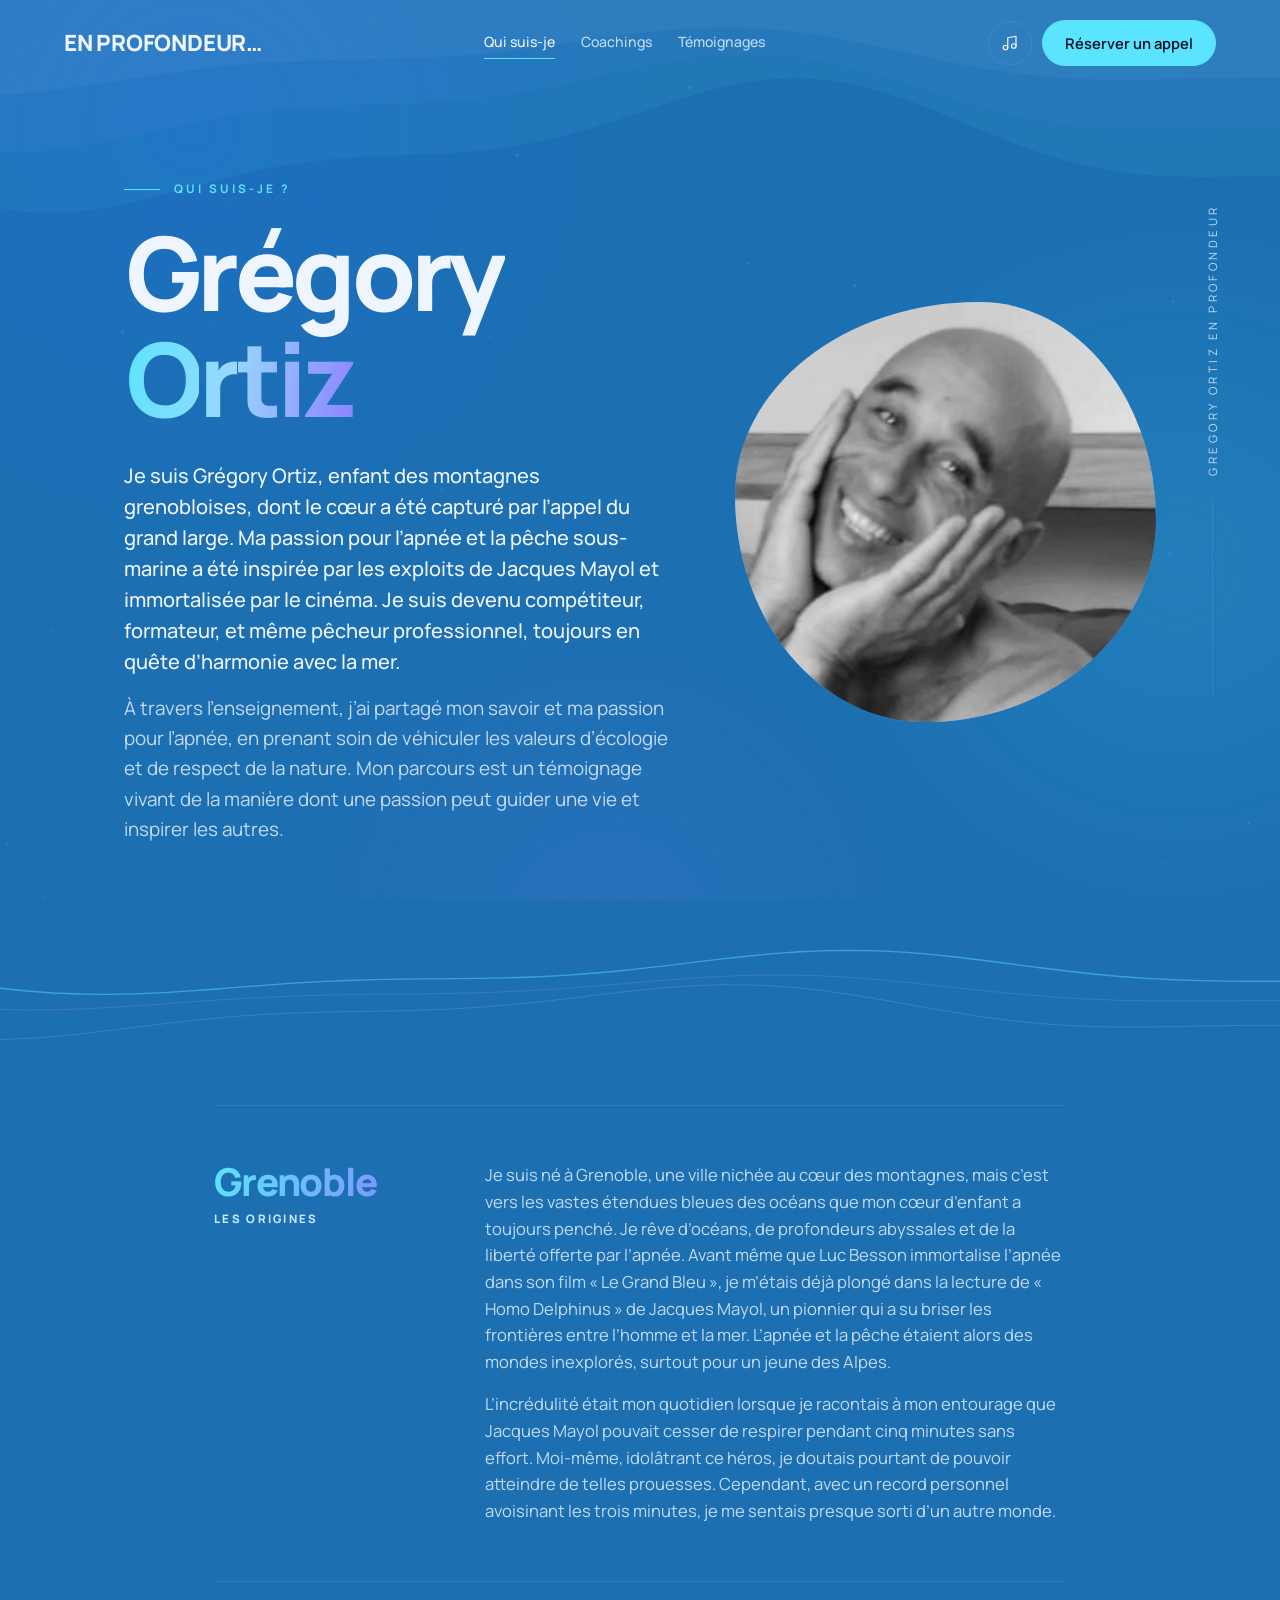
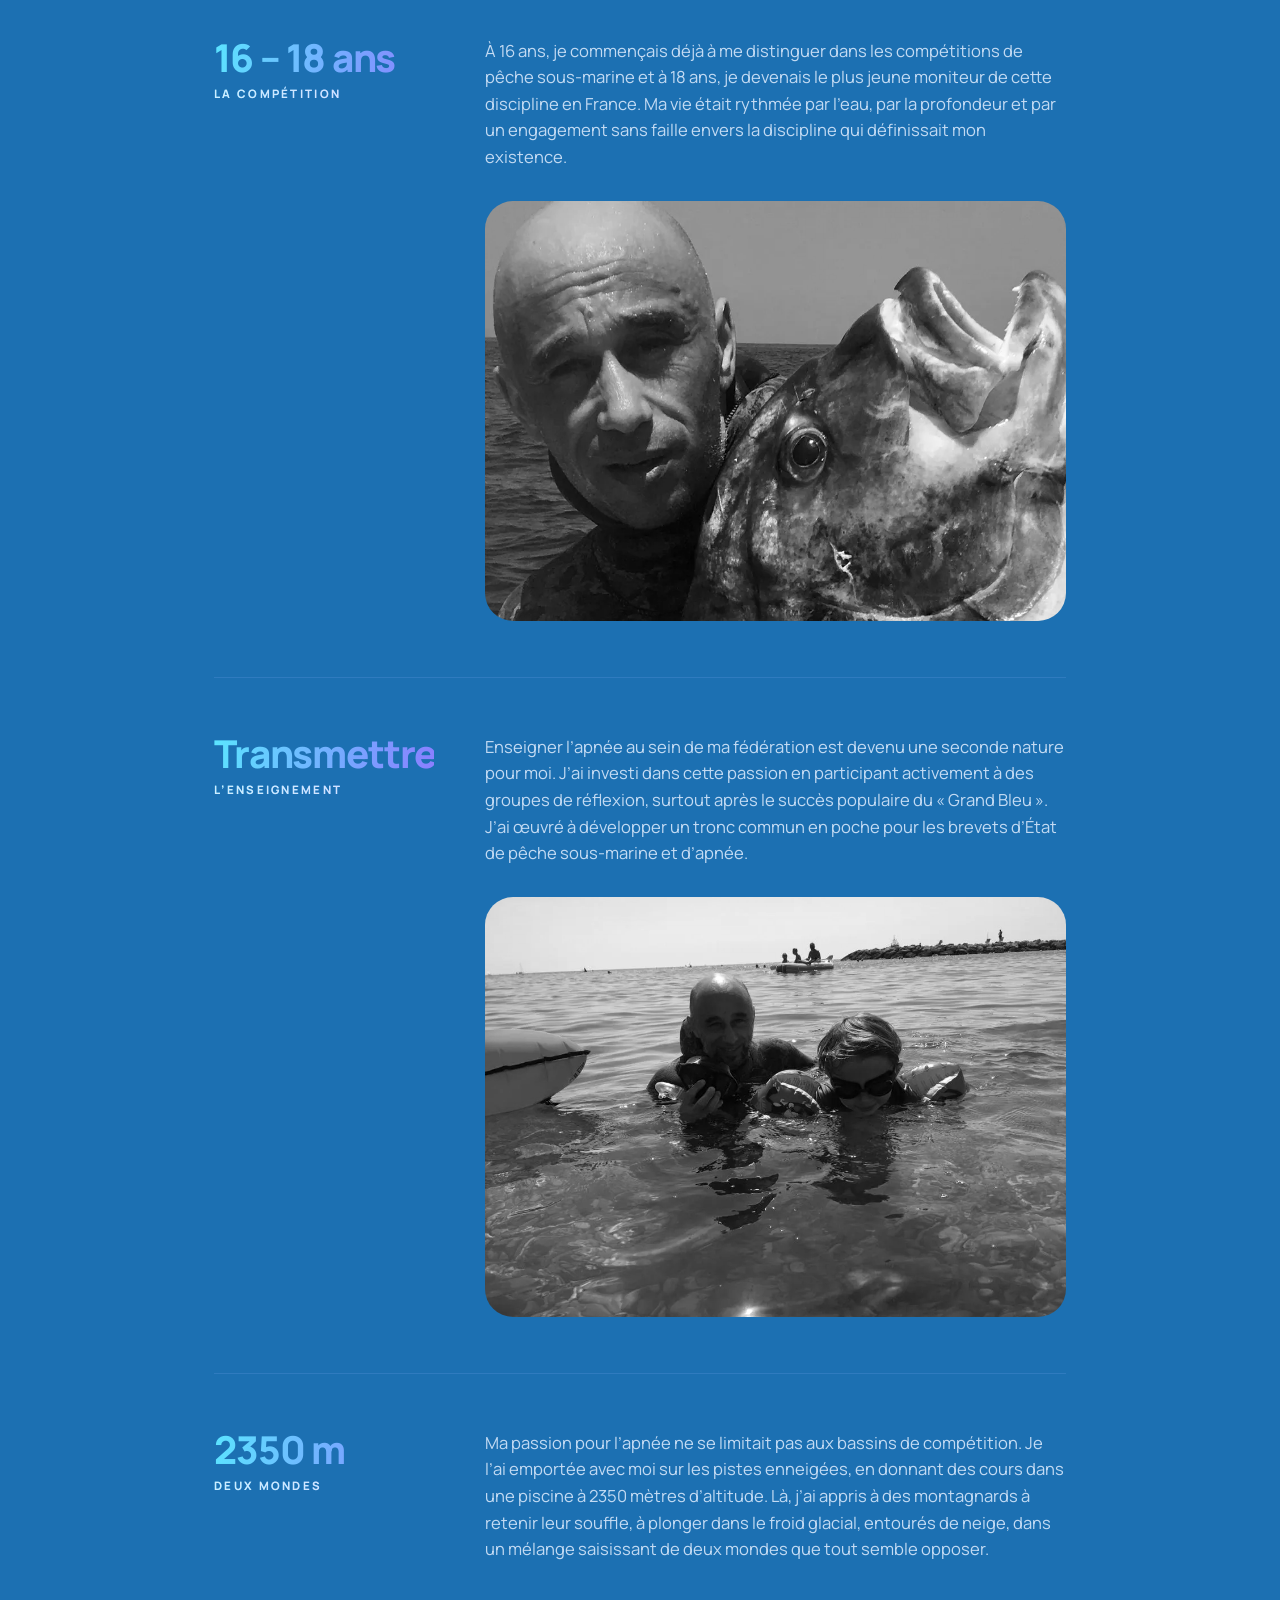
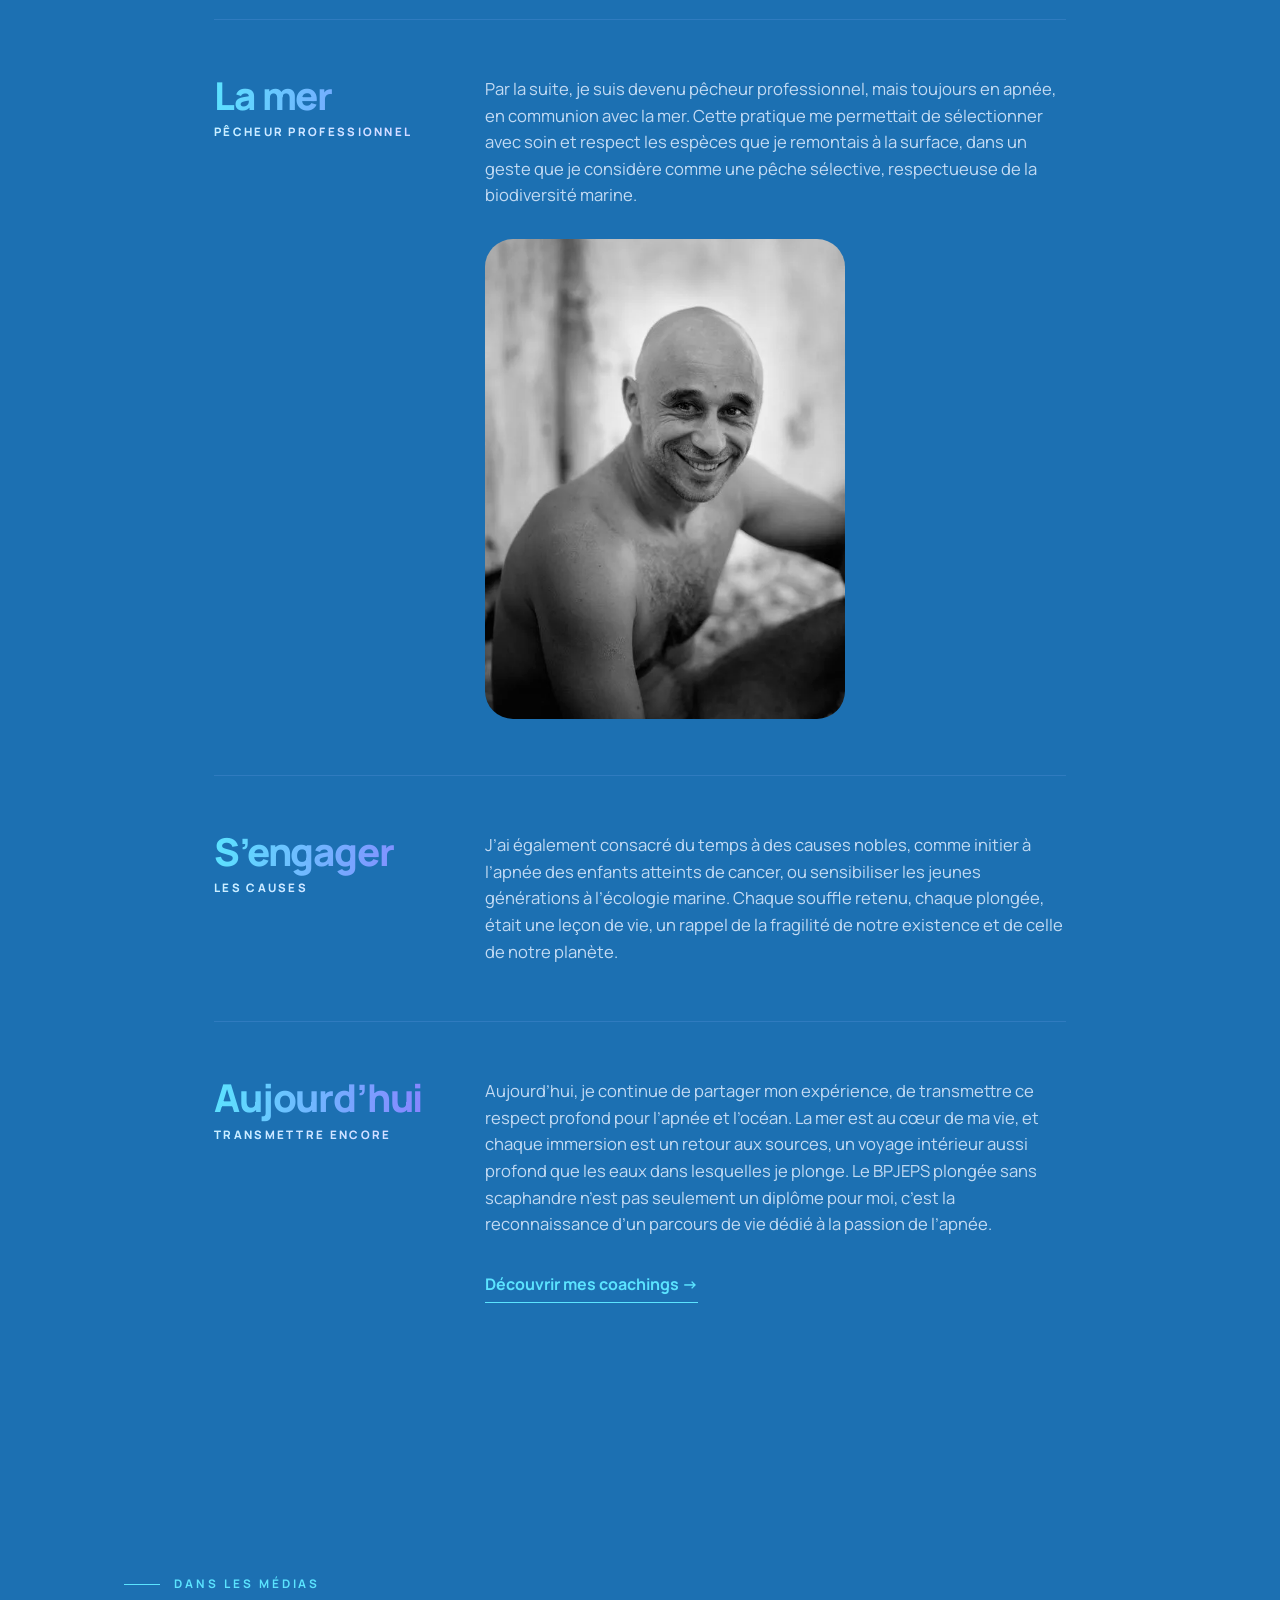
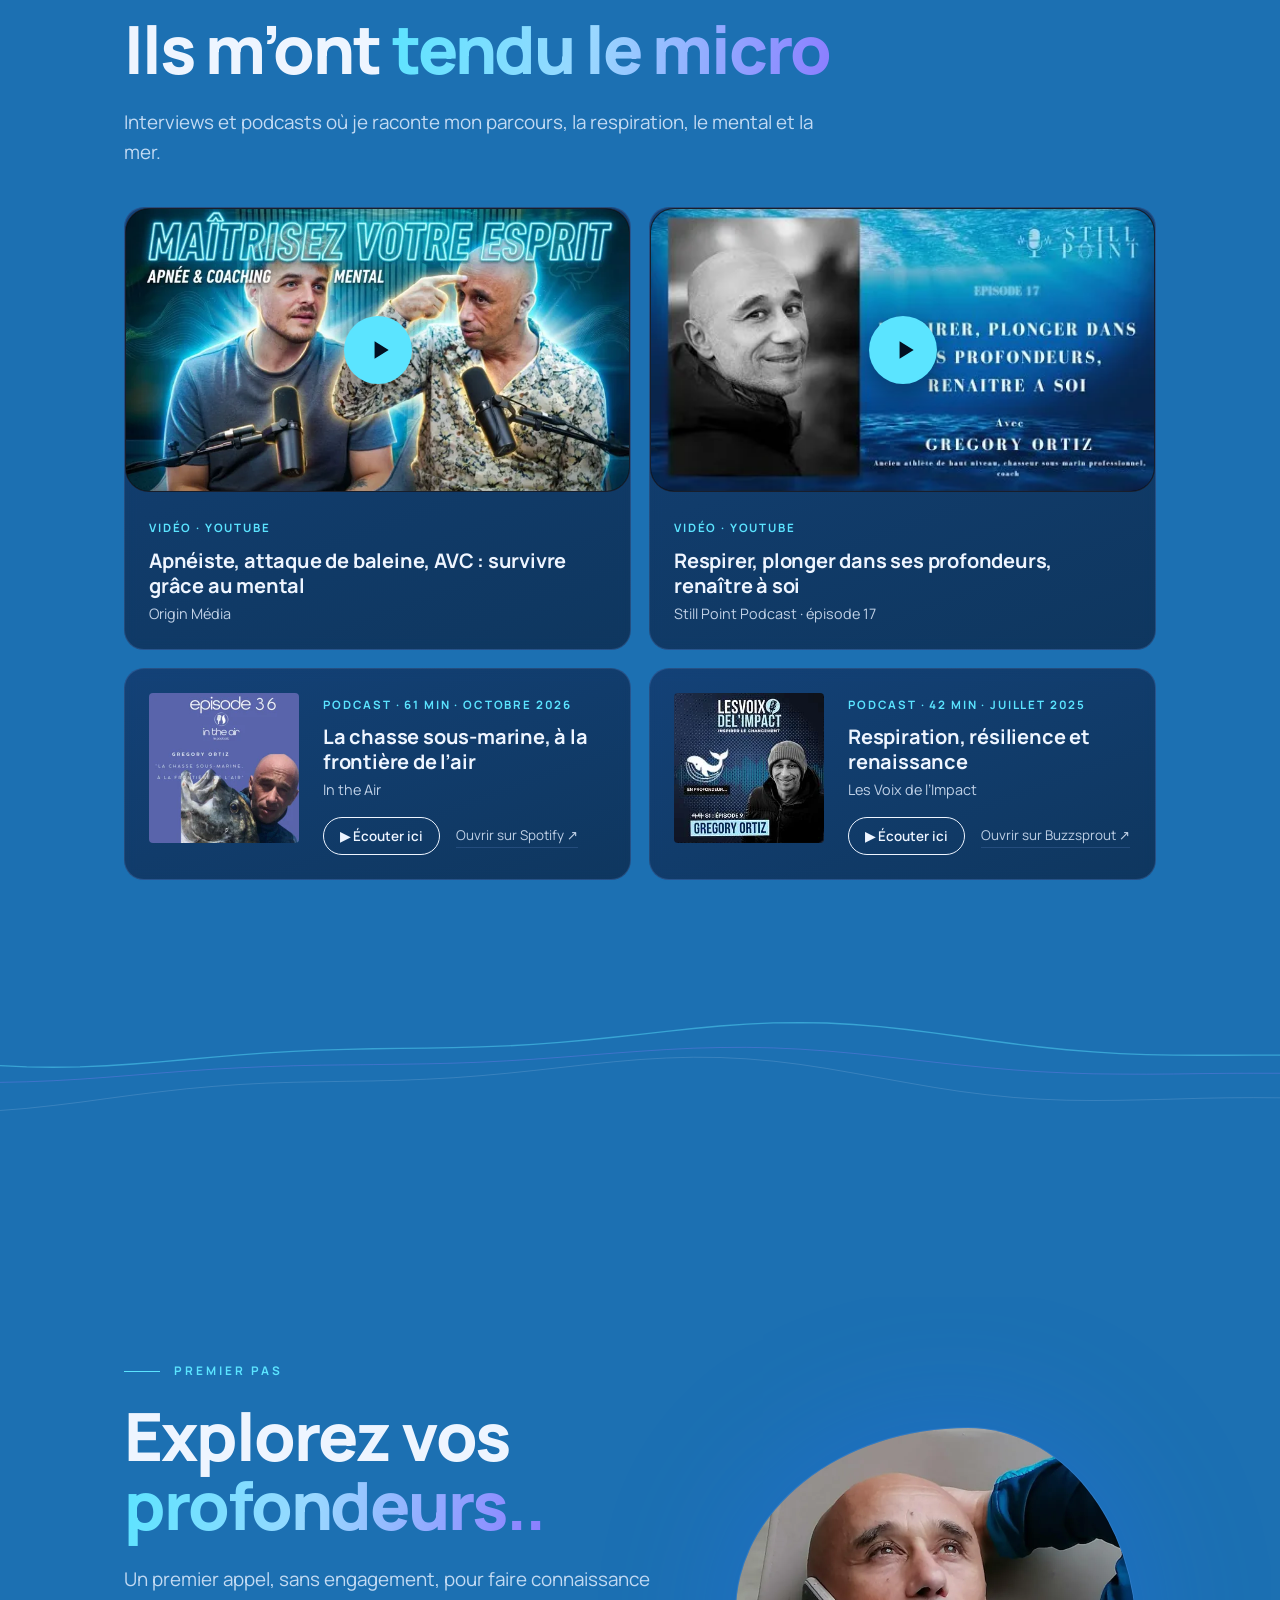
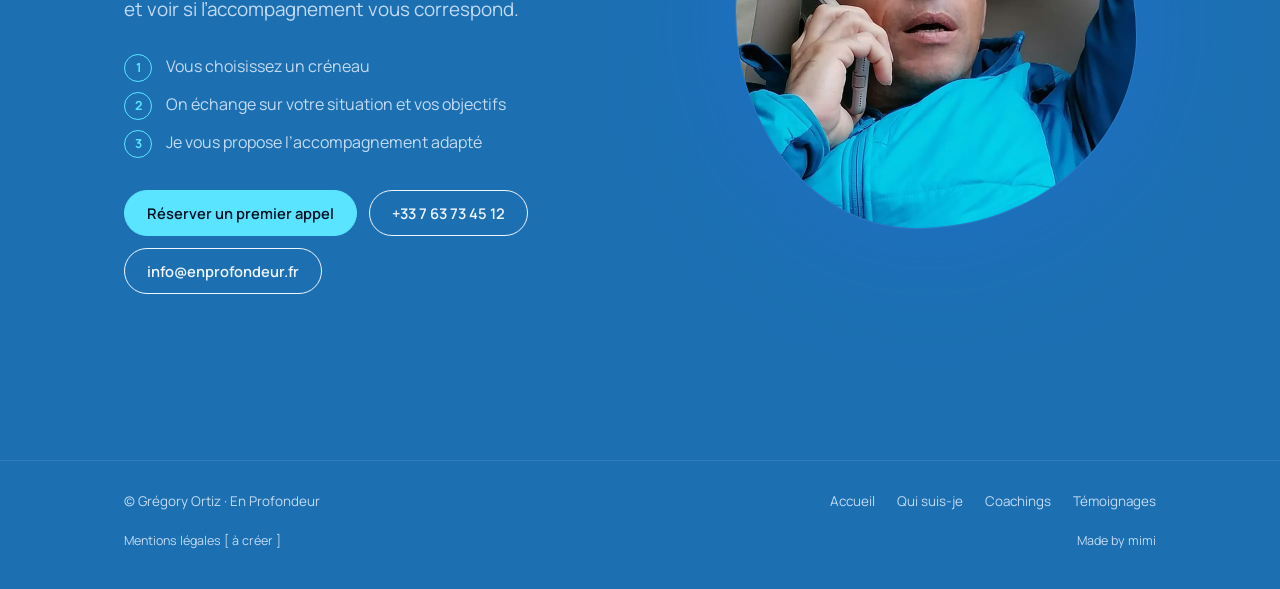
==== commit d2e6d10f: "Site de test : synchronisation depuis main (e295876)" ====
--- a/about.html
+++ b/about.html
@@ -3,6 +3,7 @@
 <head>
 <meta charset="utf-8">
 <meta name="viewport" content="width=device-width, initial-scale=1">
+<meta name="robots" content="noindex, nofollow">
 <title>Qui suis-je ? — Grégory Ortiz · En Profondeur</title>
 <meta name="description" content="Grégory Ortiz : enfant des montagnes grenobloises, champion de pêche sous-marine, moniteur d’apnée et coach. Son parcours.">
 <link rel="preconnect" href="https://fonts.googleapis.com">
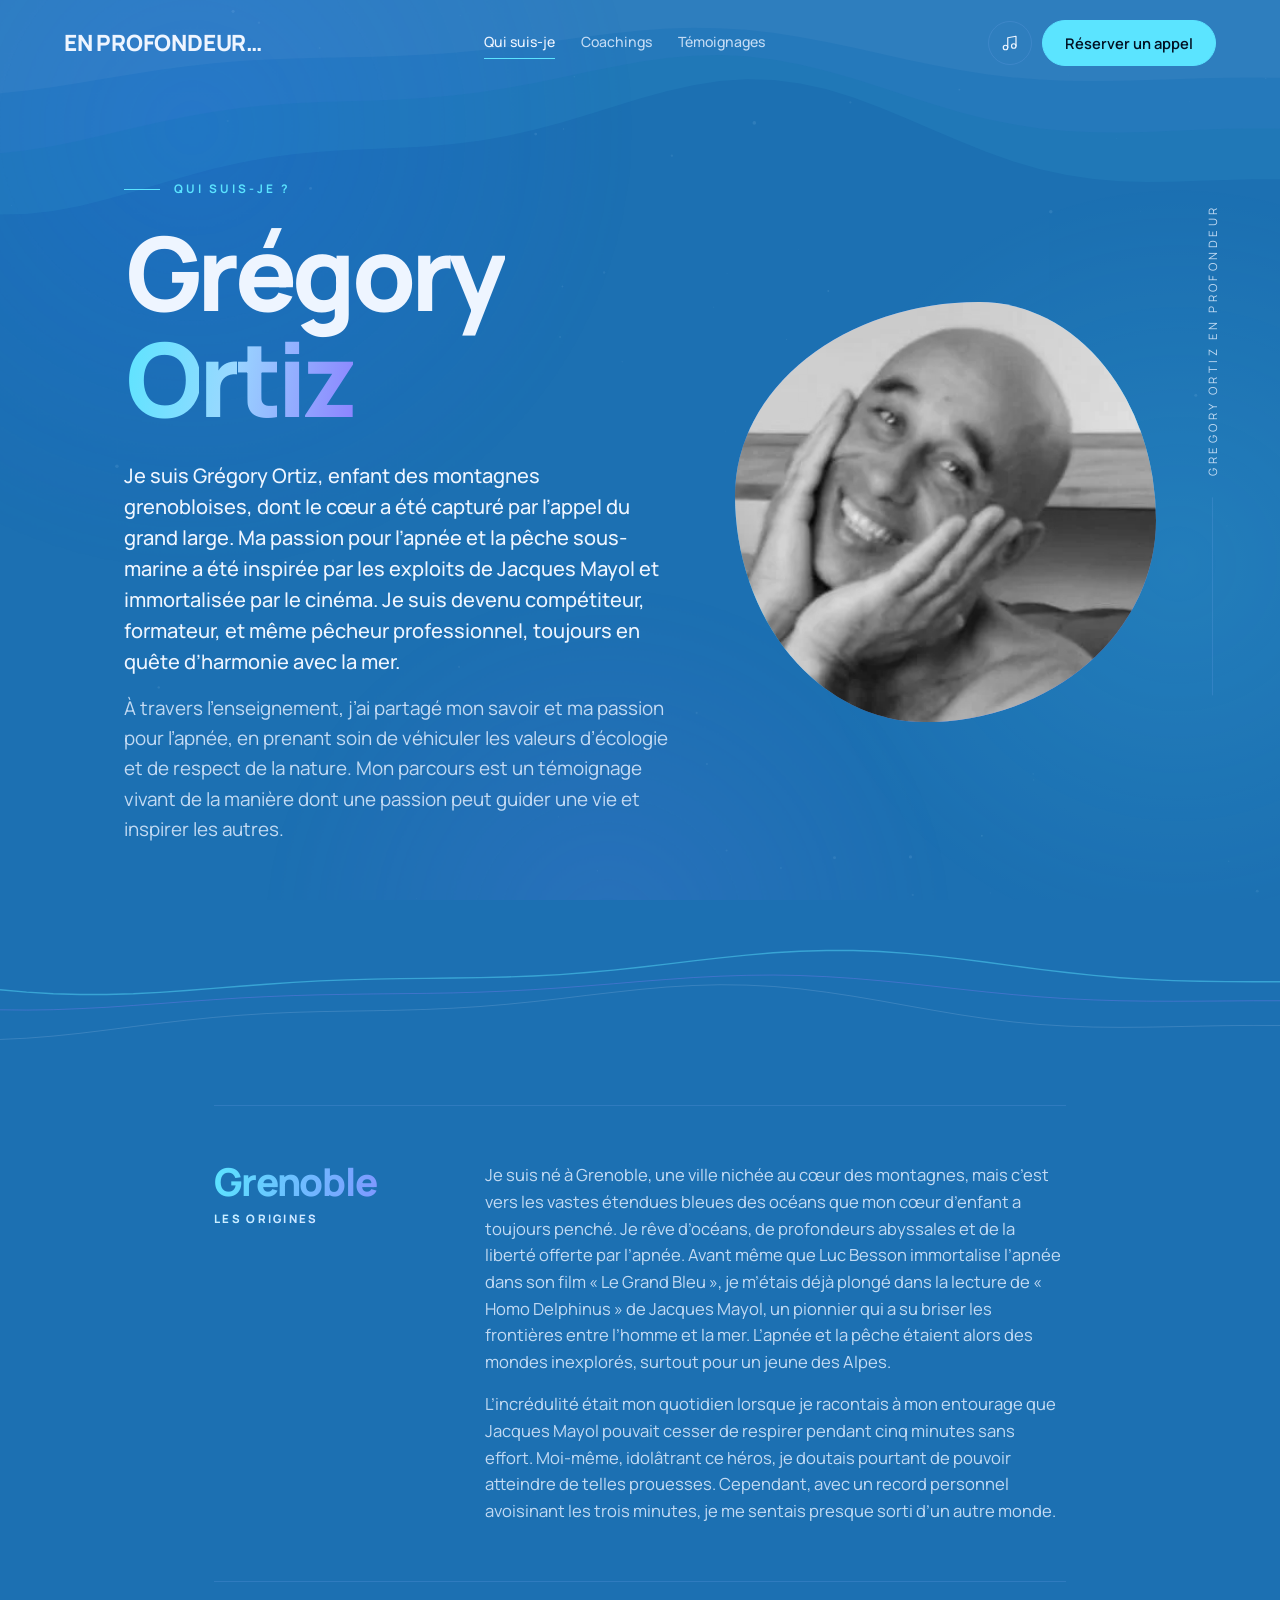
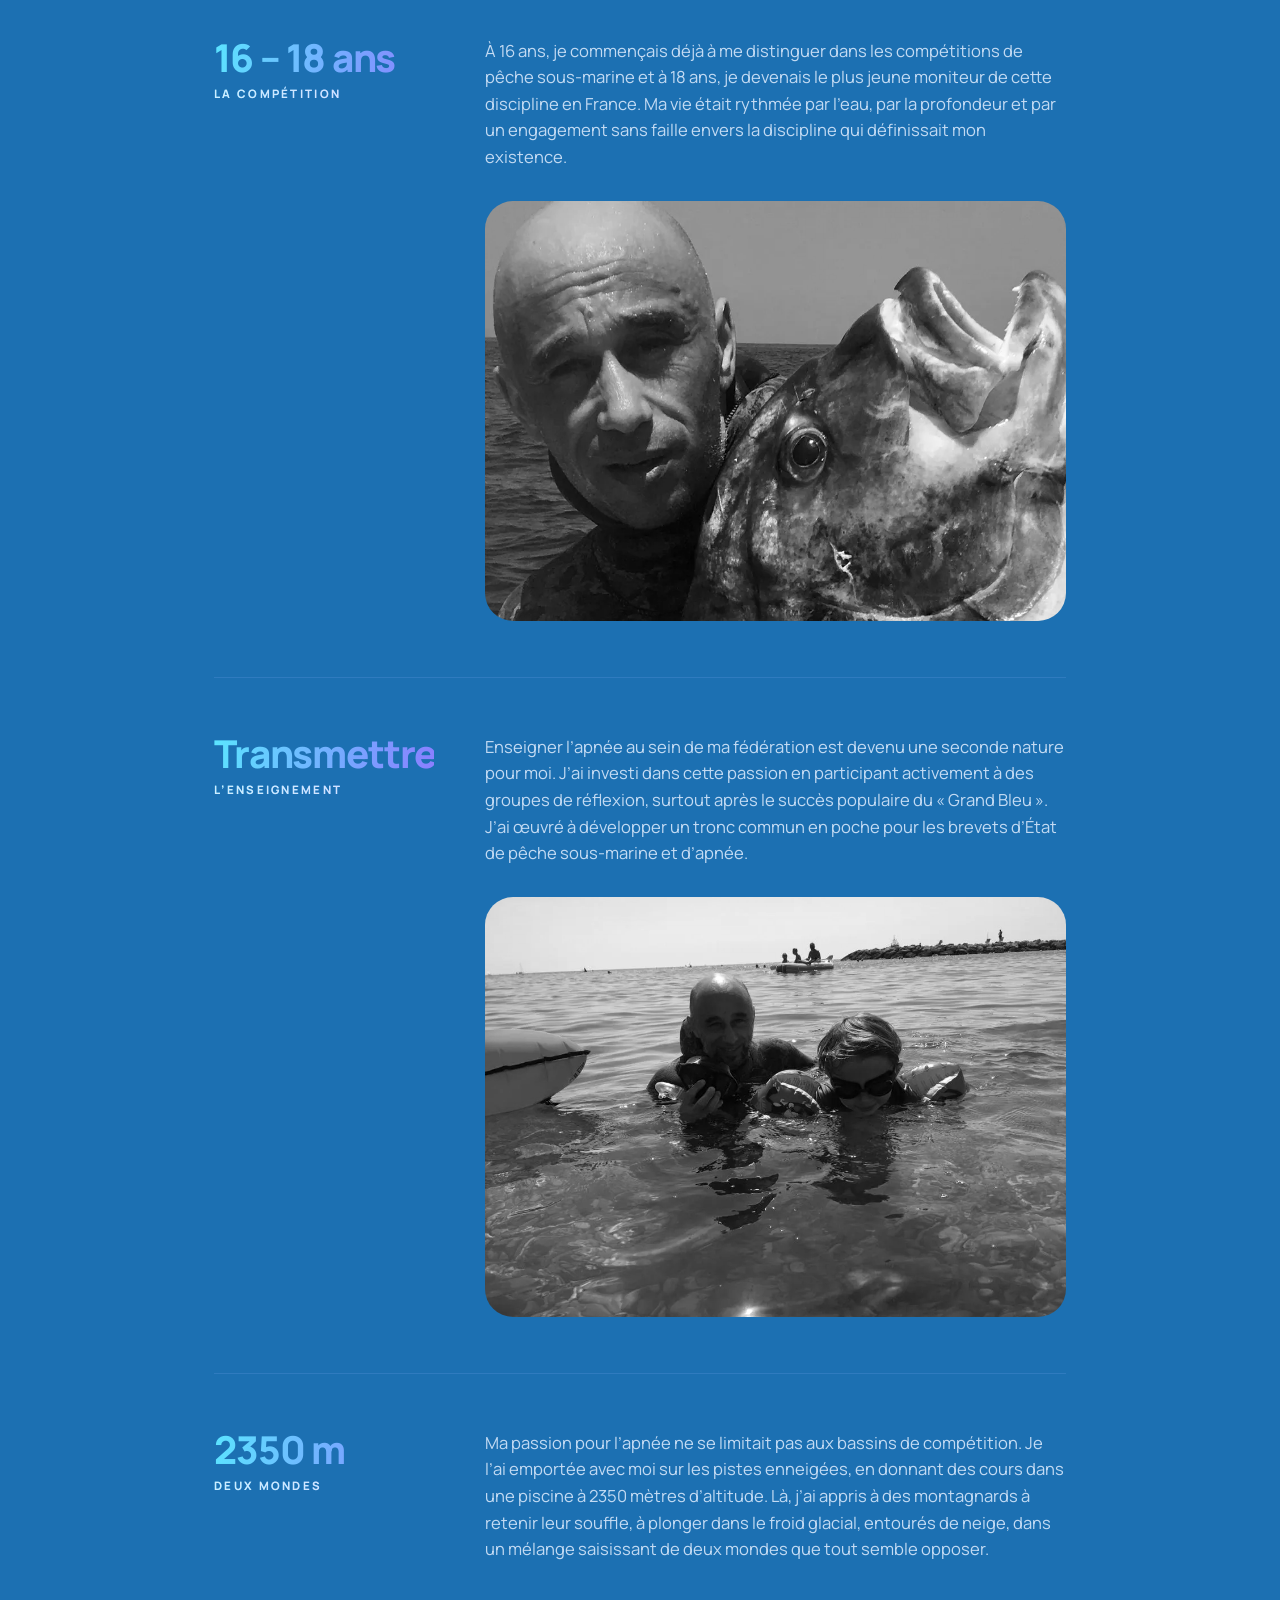
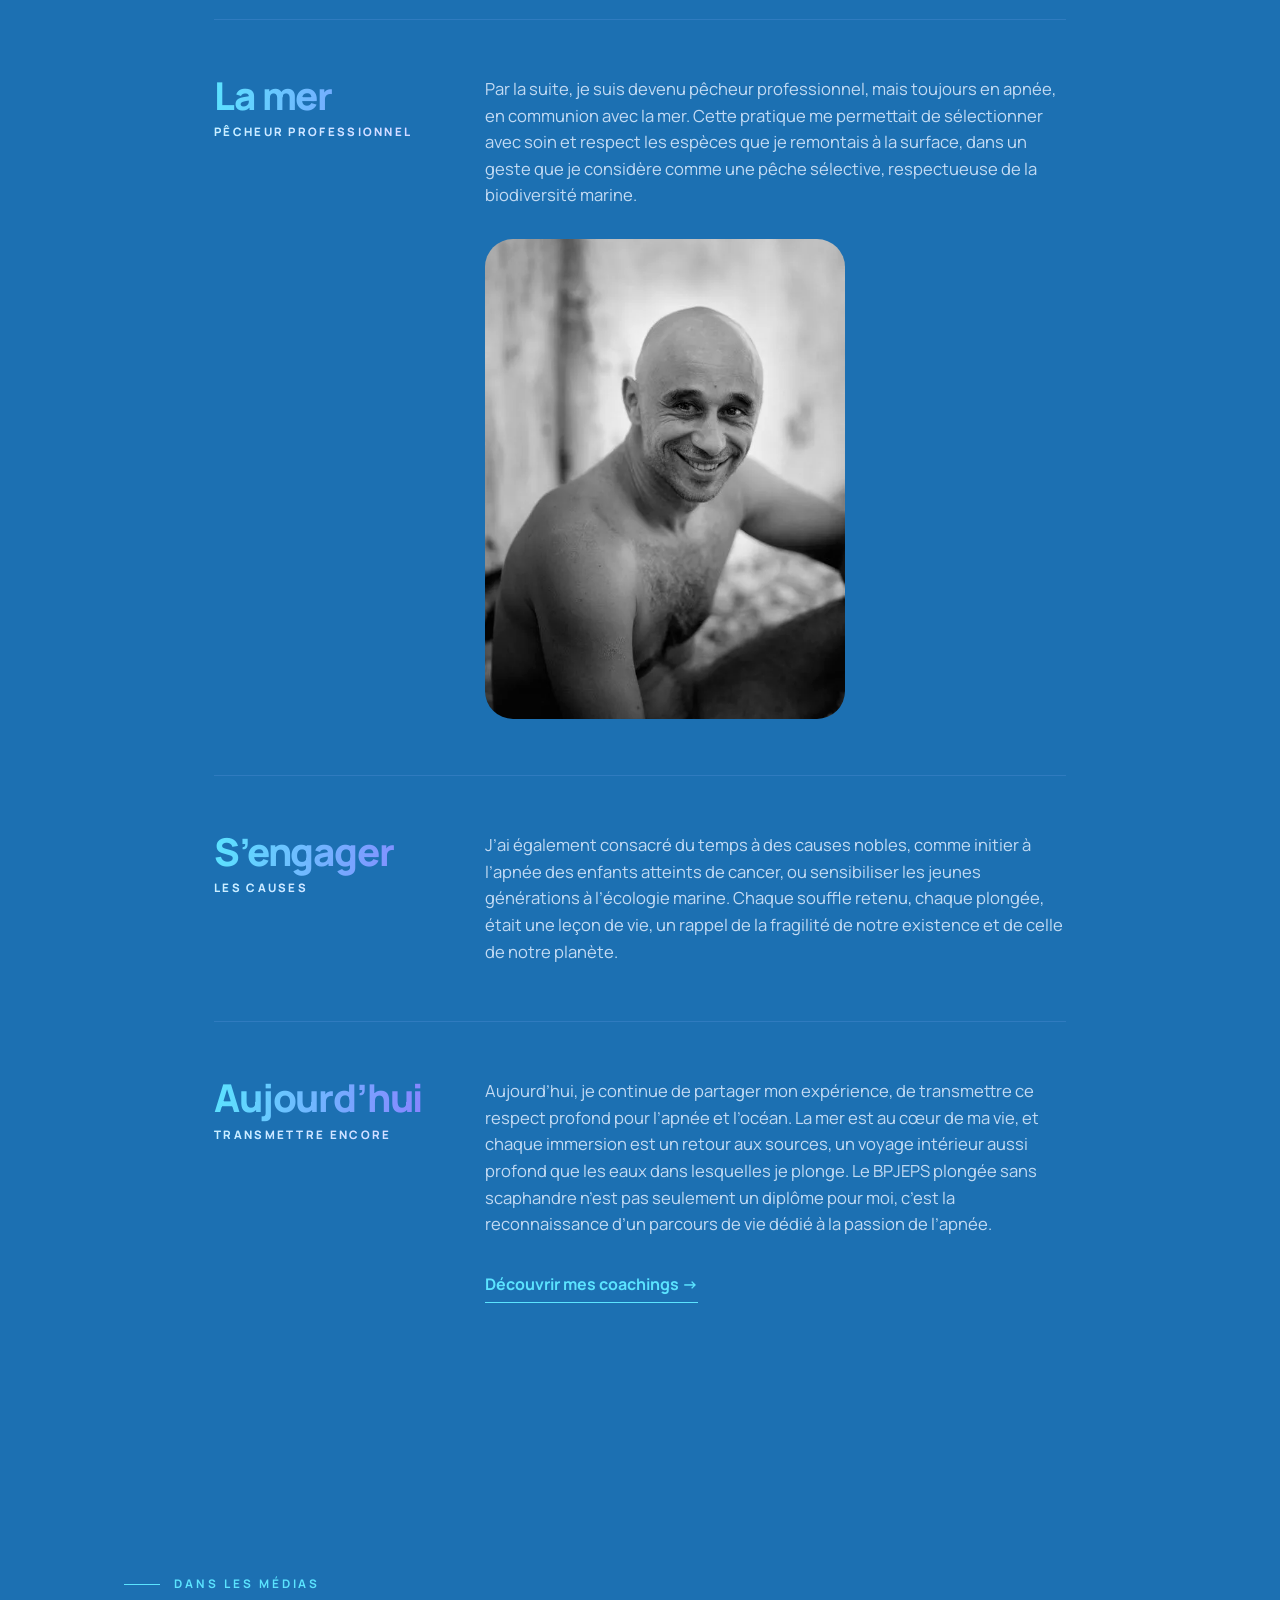
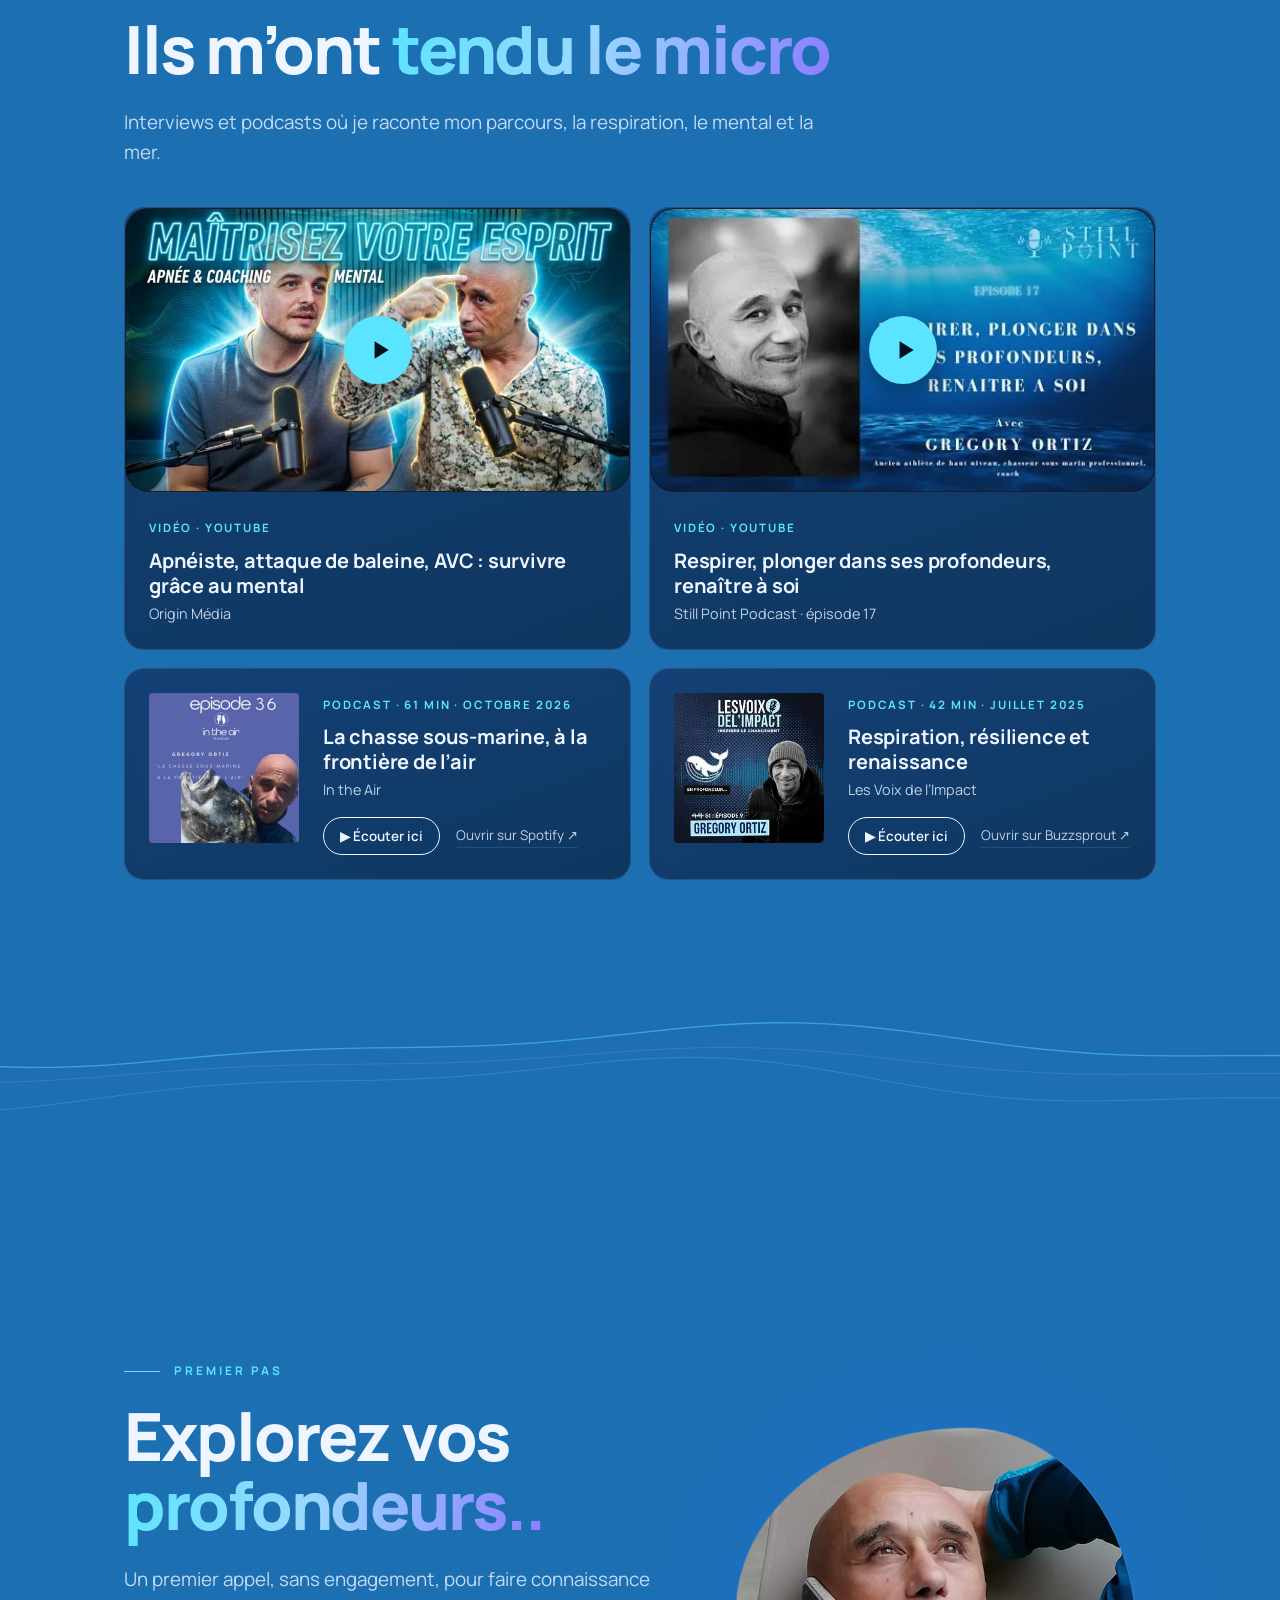
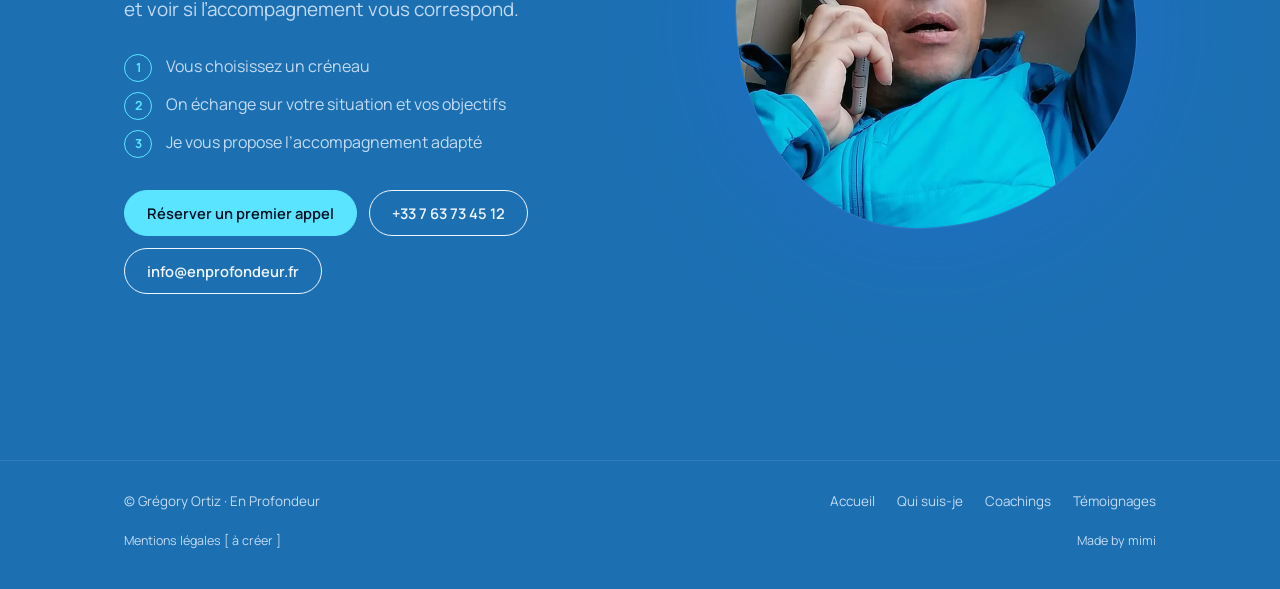
==== commit dfa24e65: "Sport & mer : vraie descente en apnée, palmes vers la surface Remplace l'image vue de dos par le pla" ====
--- a/about.html
+++ b/about.html
@@ -3,13 +3,12 @@
 <head>
 <meta charset="utf-8">
 <meta name="viewport" content="width=device-width, initial-scale=1">
-<meta name="robots" content="noindex, nofollow">
 <title>Qui suis-je ? — Grégory Ortiz · En Profondeur</title>
 <meta name="description" content="Grégory Ortiz : enfant des montagnes grenobloises, champion de pêche sous-marine, moniteur d’apnée et coach. Son parcours.">
 <link rel="preconnect" href="https://fonts.googleapis.com">
 <link rel="preconnect" href="https://fonts.gstatic.com" crossorigin>
 <link href="https://fonts.googleapis.com/css2?family=Manrope:wght@300;400;500;700;800&display=swap" rel="stylesheet">
-<link rel="stylesheet" href="assets/style.css?v=acb06d16">
+<link rel="stylesheet" href="assets/style.css?v=33cc1d7d">
 </head>
 <body>
 <div class="aurora" aria-hidden="true"><i></i><i></i><i></i></div>
--- a/assets/style.css
+++ b/assets/style.css
@@ -433,3 +433,6 @@
 .page-head{position:relative}
 .page-head>*:not(.page-waves){position:relative;z-index:1}
 .page-waves{left:50%;width:100vw;transform:translateX(-50%);height:min(62vh,520px);top:0}
+
+/* La descente en apnée reste en couleur : le bleu fait la profondeur */
+.strip .photo.color img{filter:none}
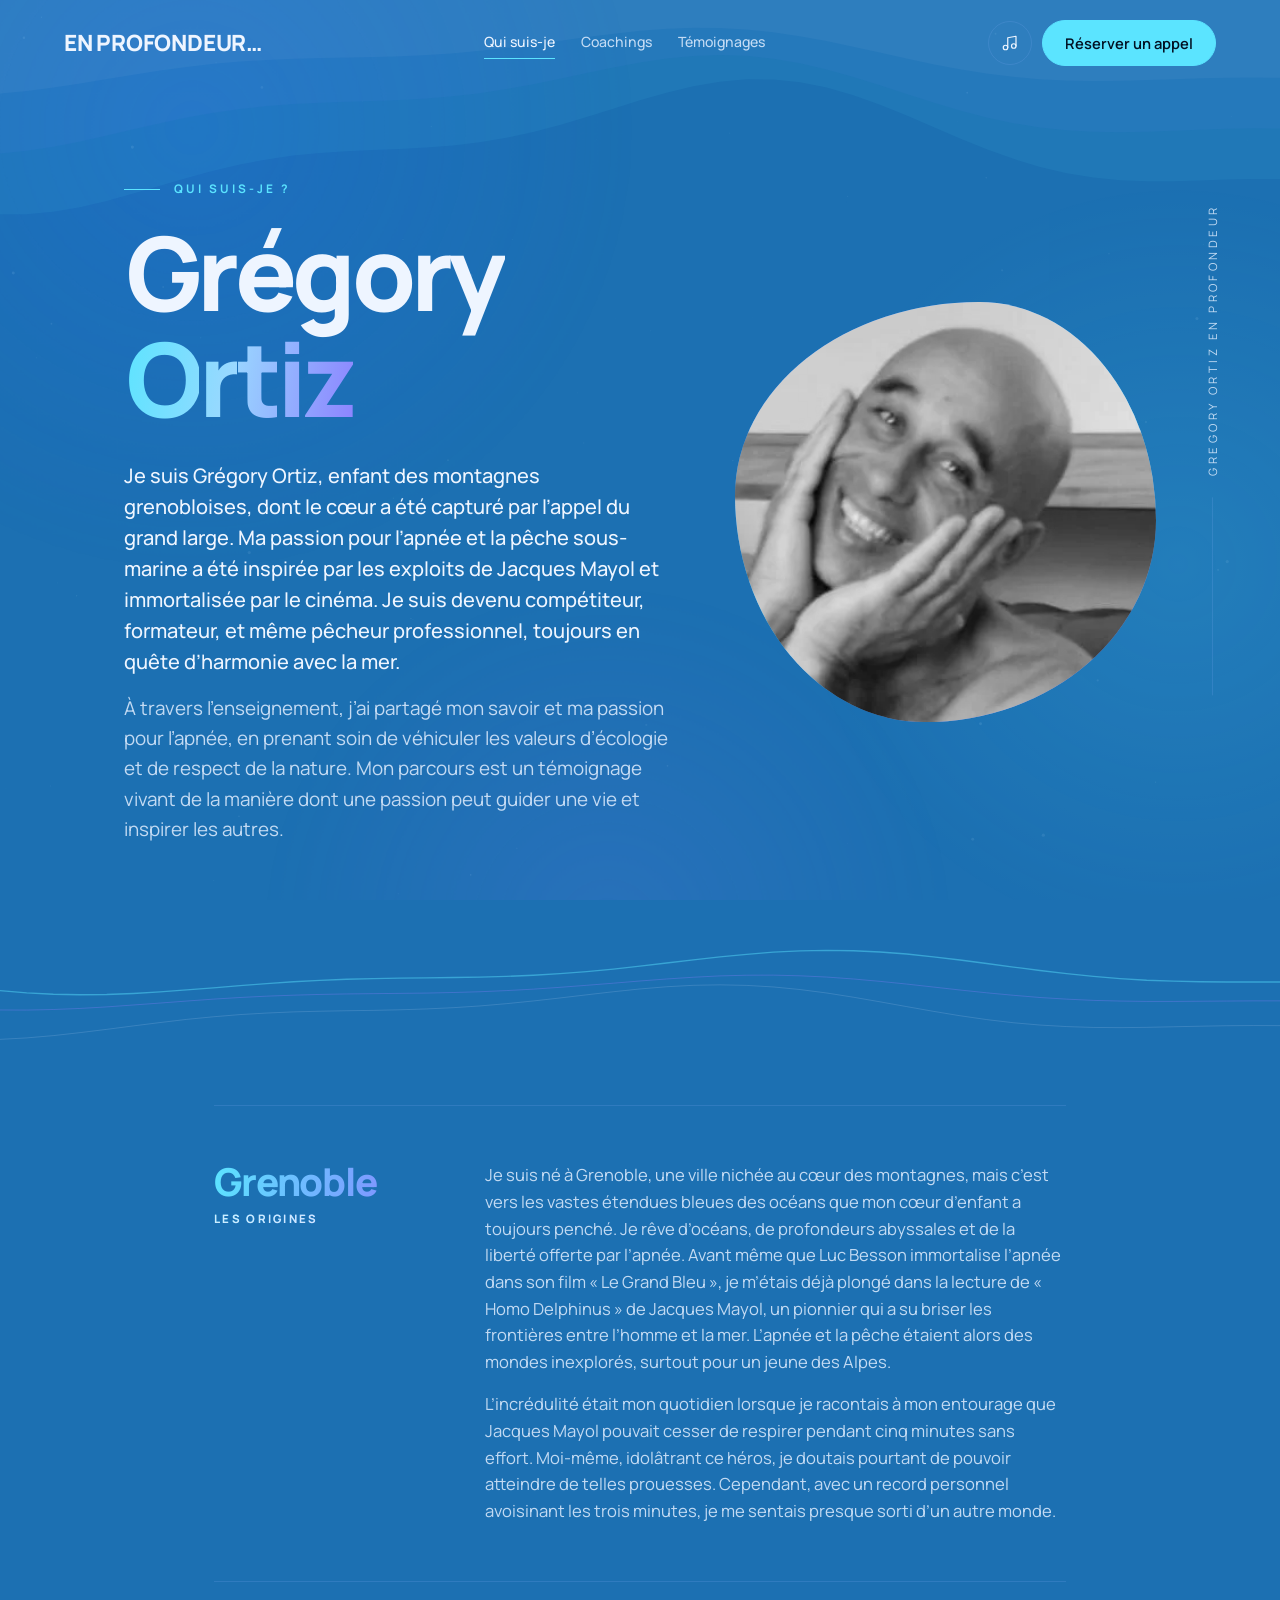
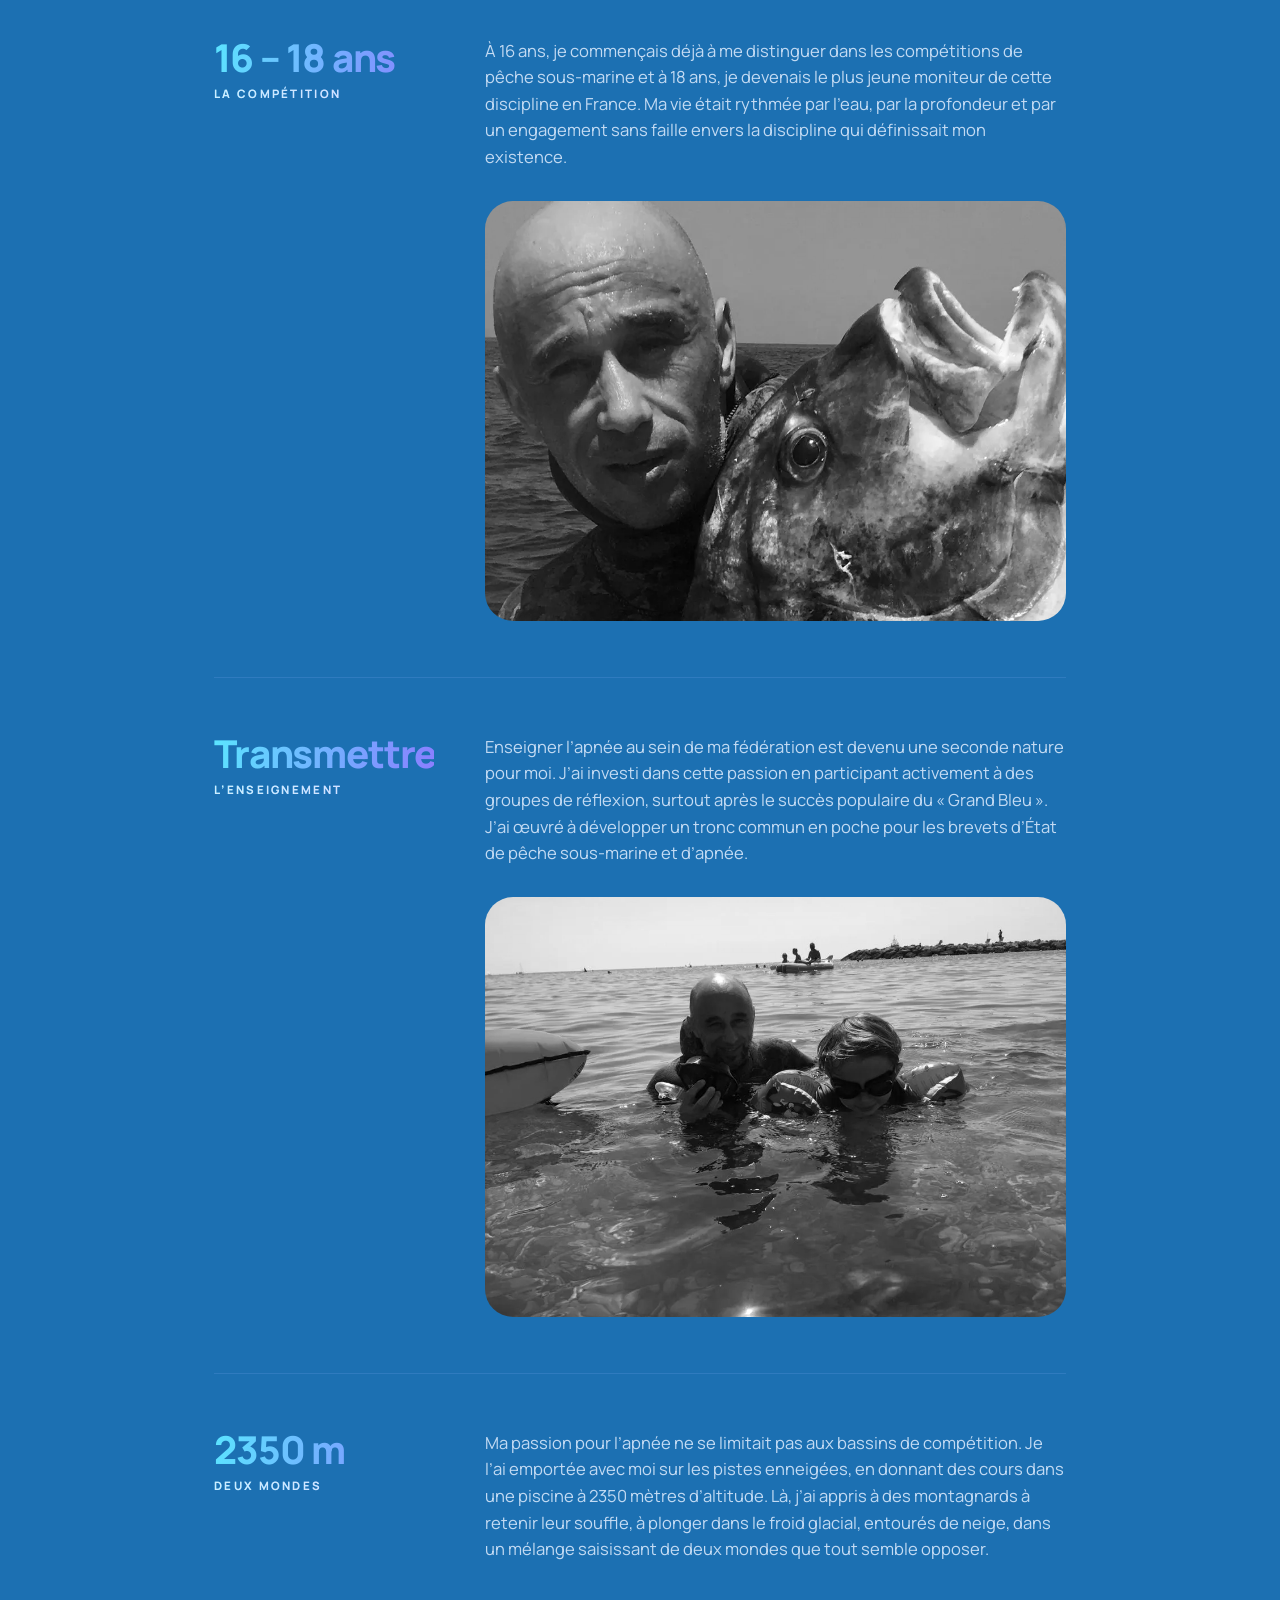
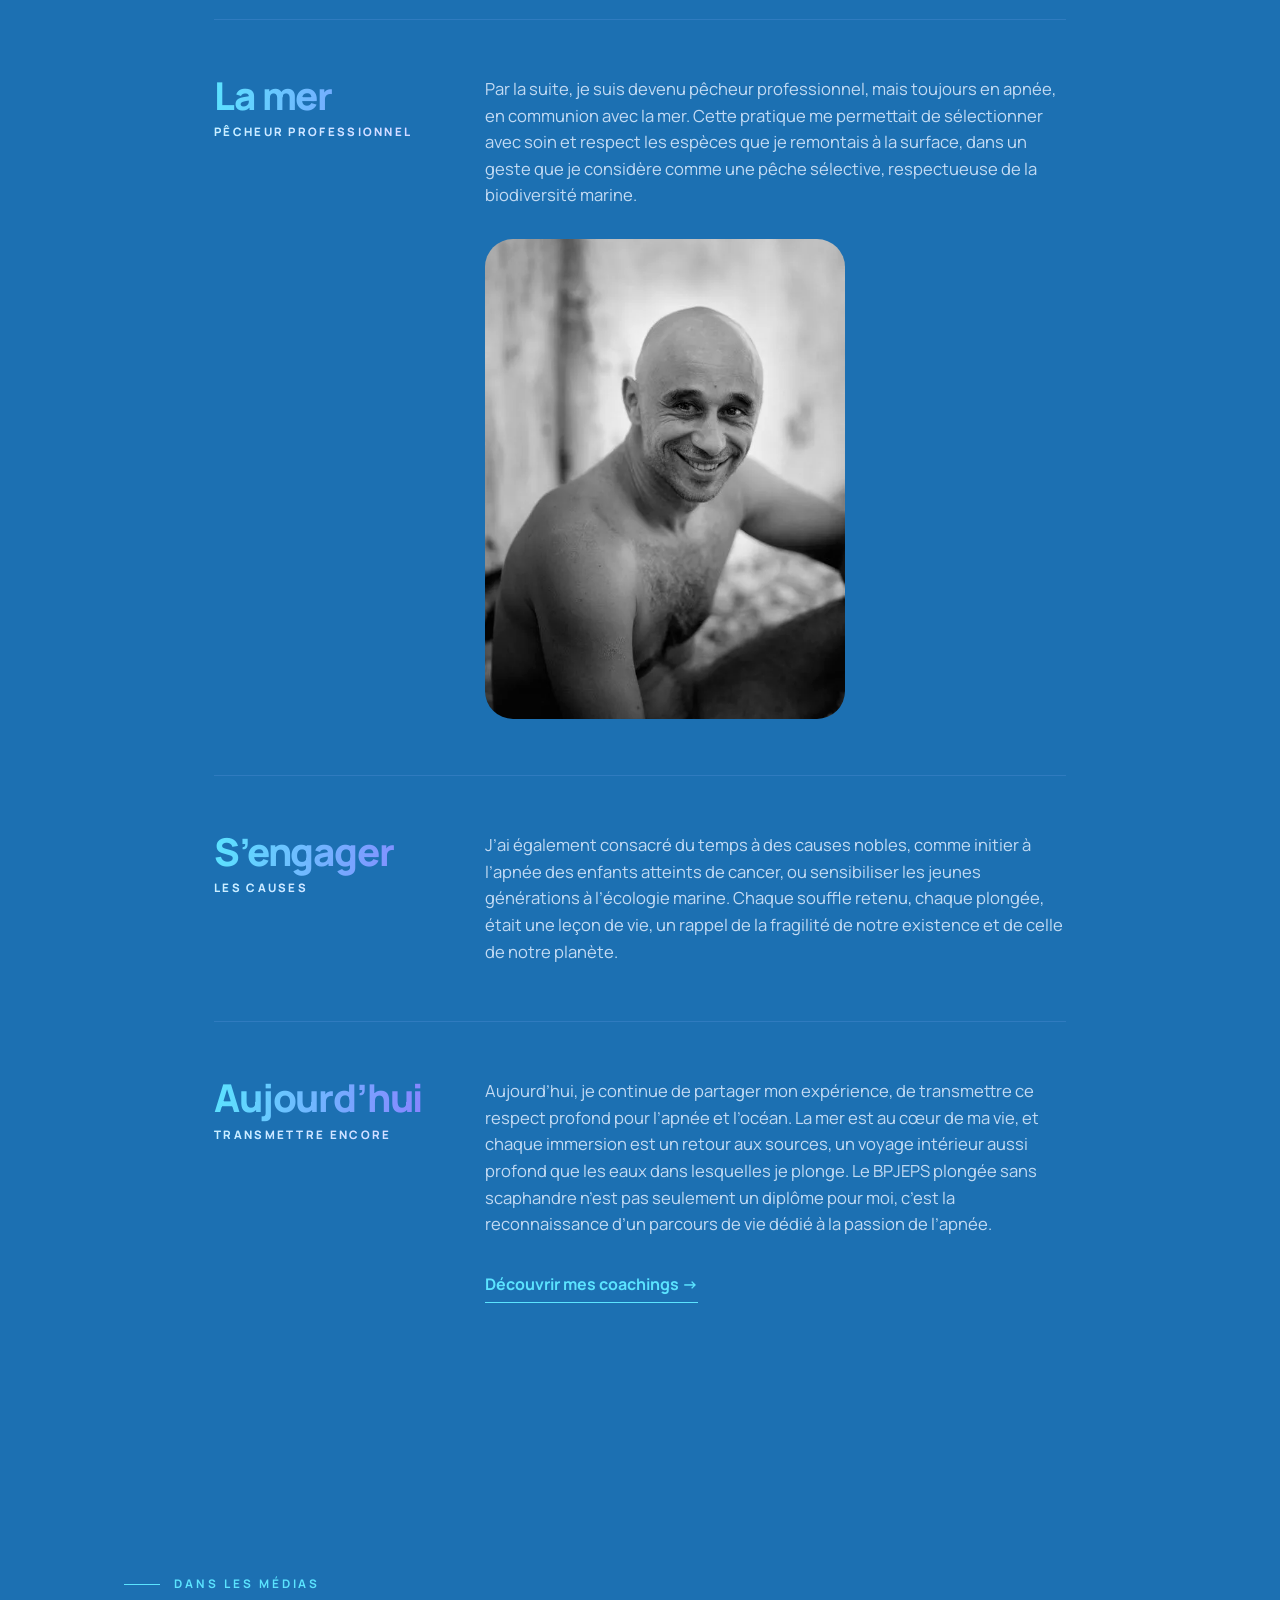
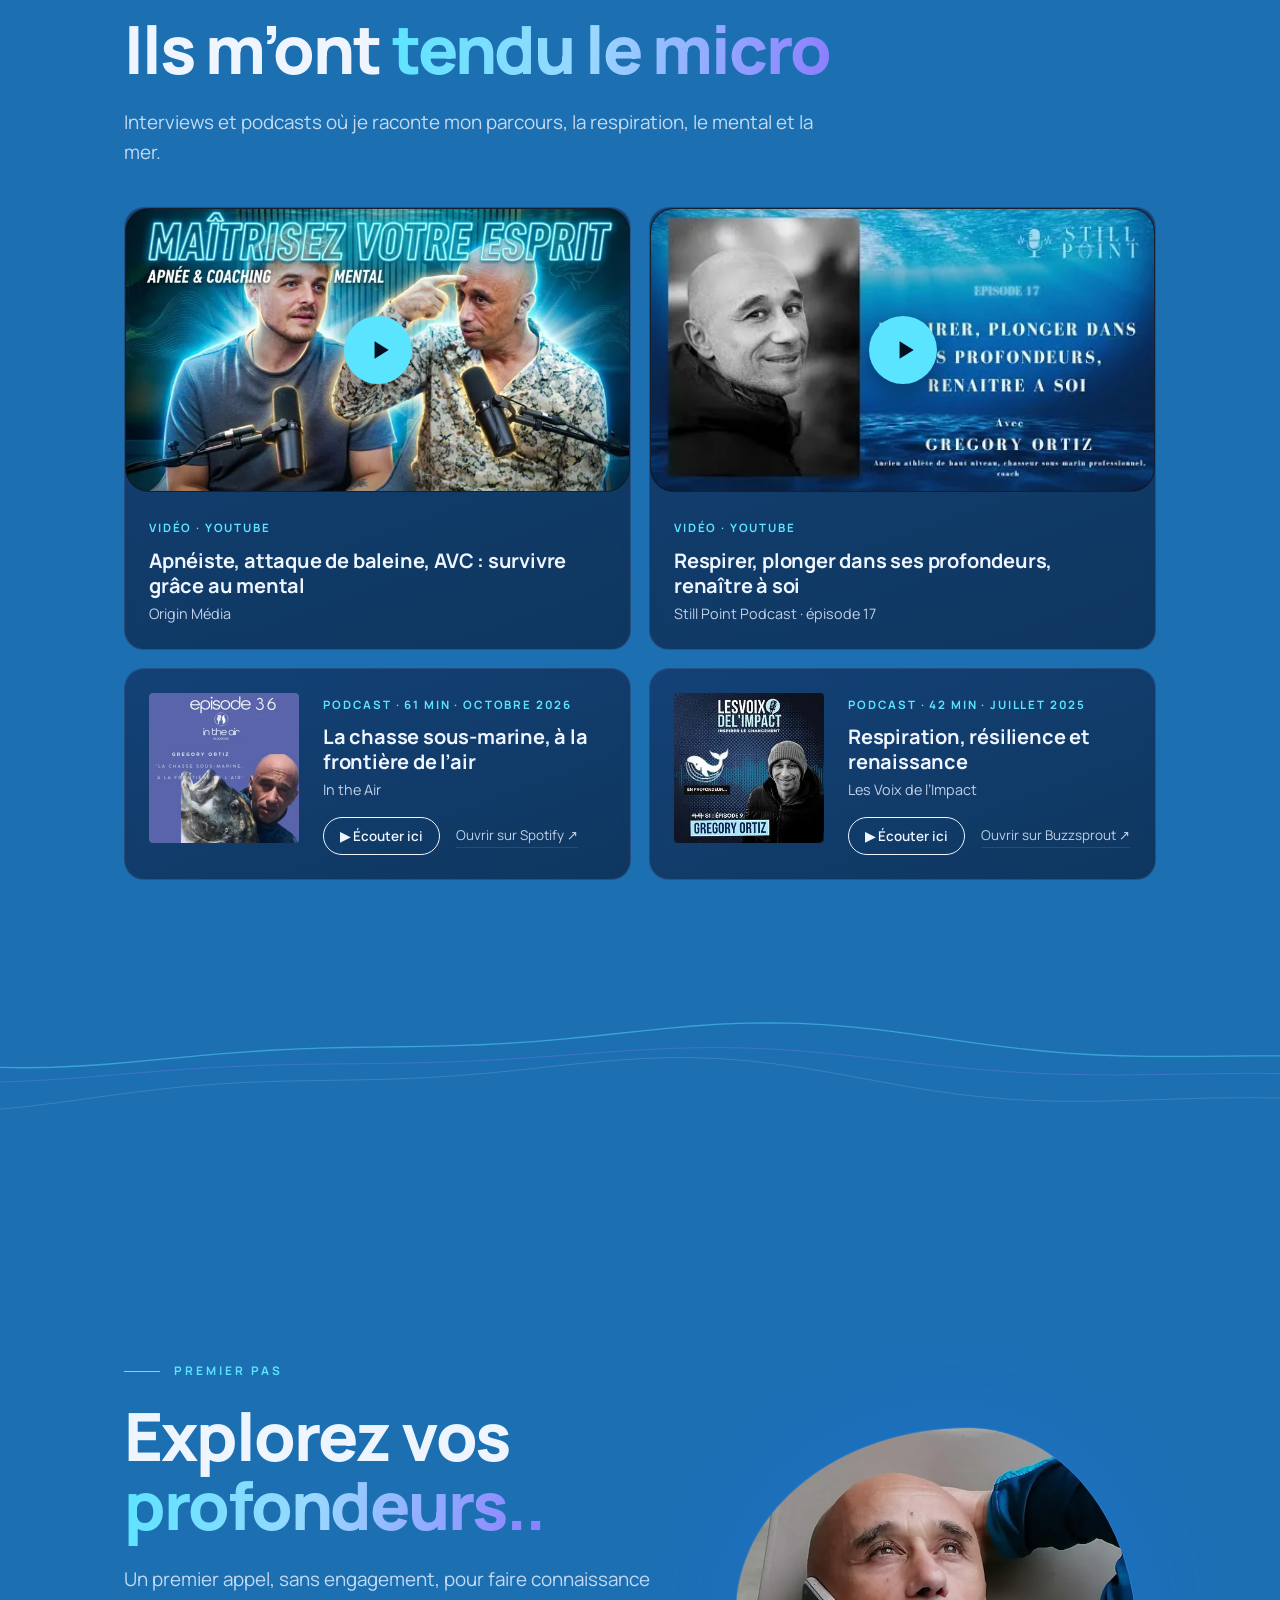
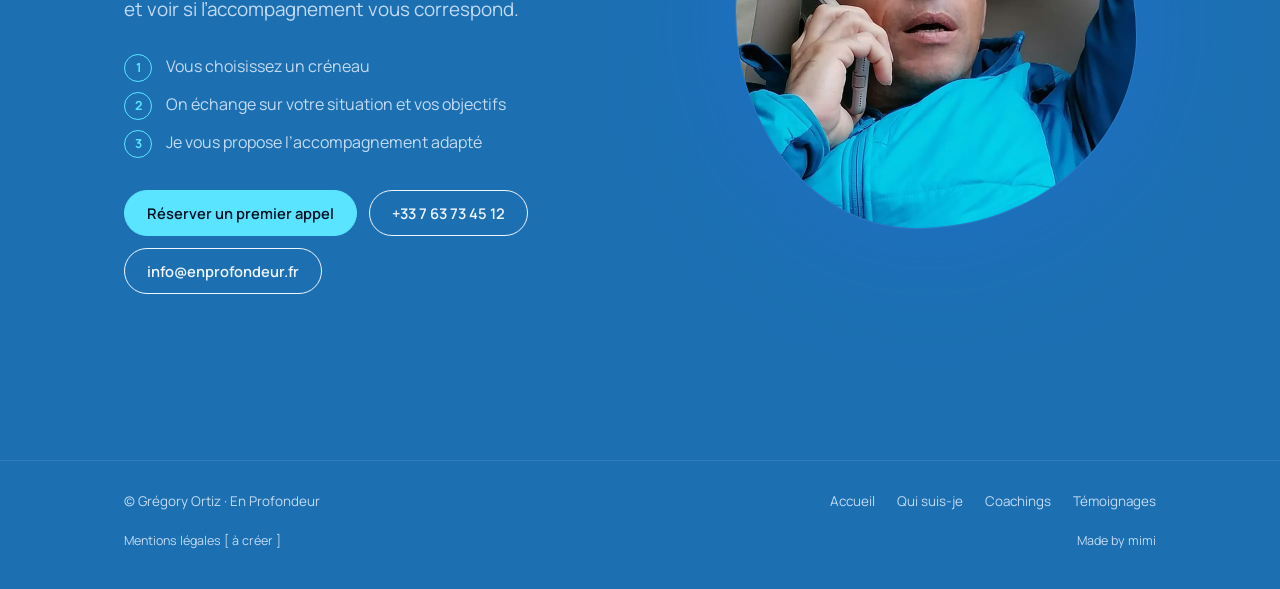
==== commit dcb426e2: "Site de test : synchronisation depuis main (dfa24e6)" ====
--- a/about.html
+++ b/about.html
@@ -3,6 +3,7 @@
 <head>
 <meta charset="utf-8">
 <meta name="viewport" content="width=device-width, initial-scale=1">
+<meta name="robots" content="noindex, nofollow">
 <title>Qui suis-je ? — Grégory Ortiz · En Profondeur</title>
 <meta name="description" content="Grégory Ortiz : enfant des montagnes grenobloises, champion de pêche sous-marine, moniteur d’apnée et coach. Son parcours.">
 <link rel="preconnect" href="https://fonts.googleapis.com">
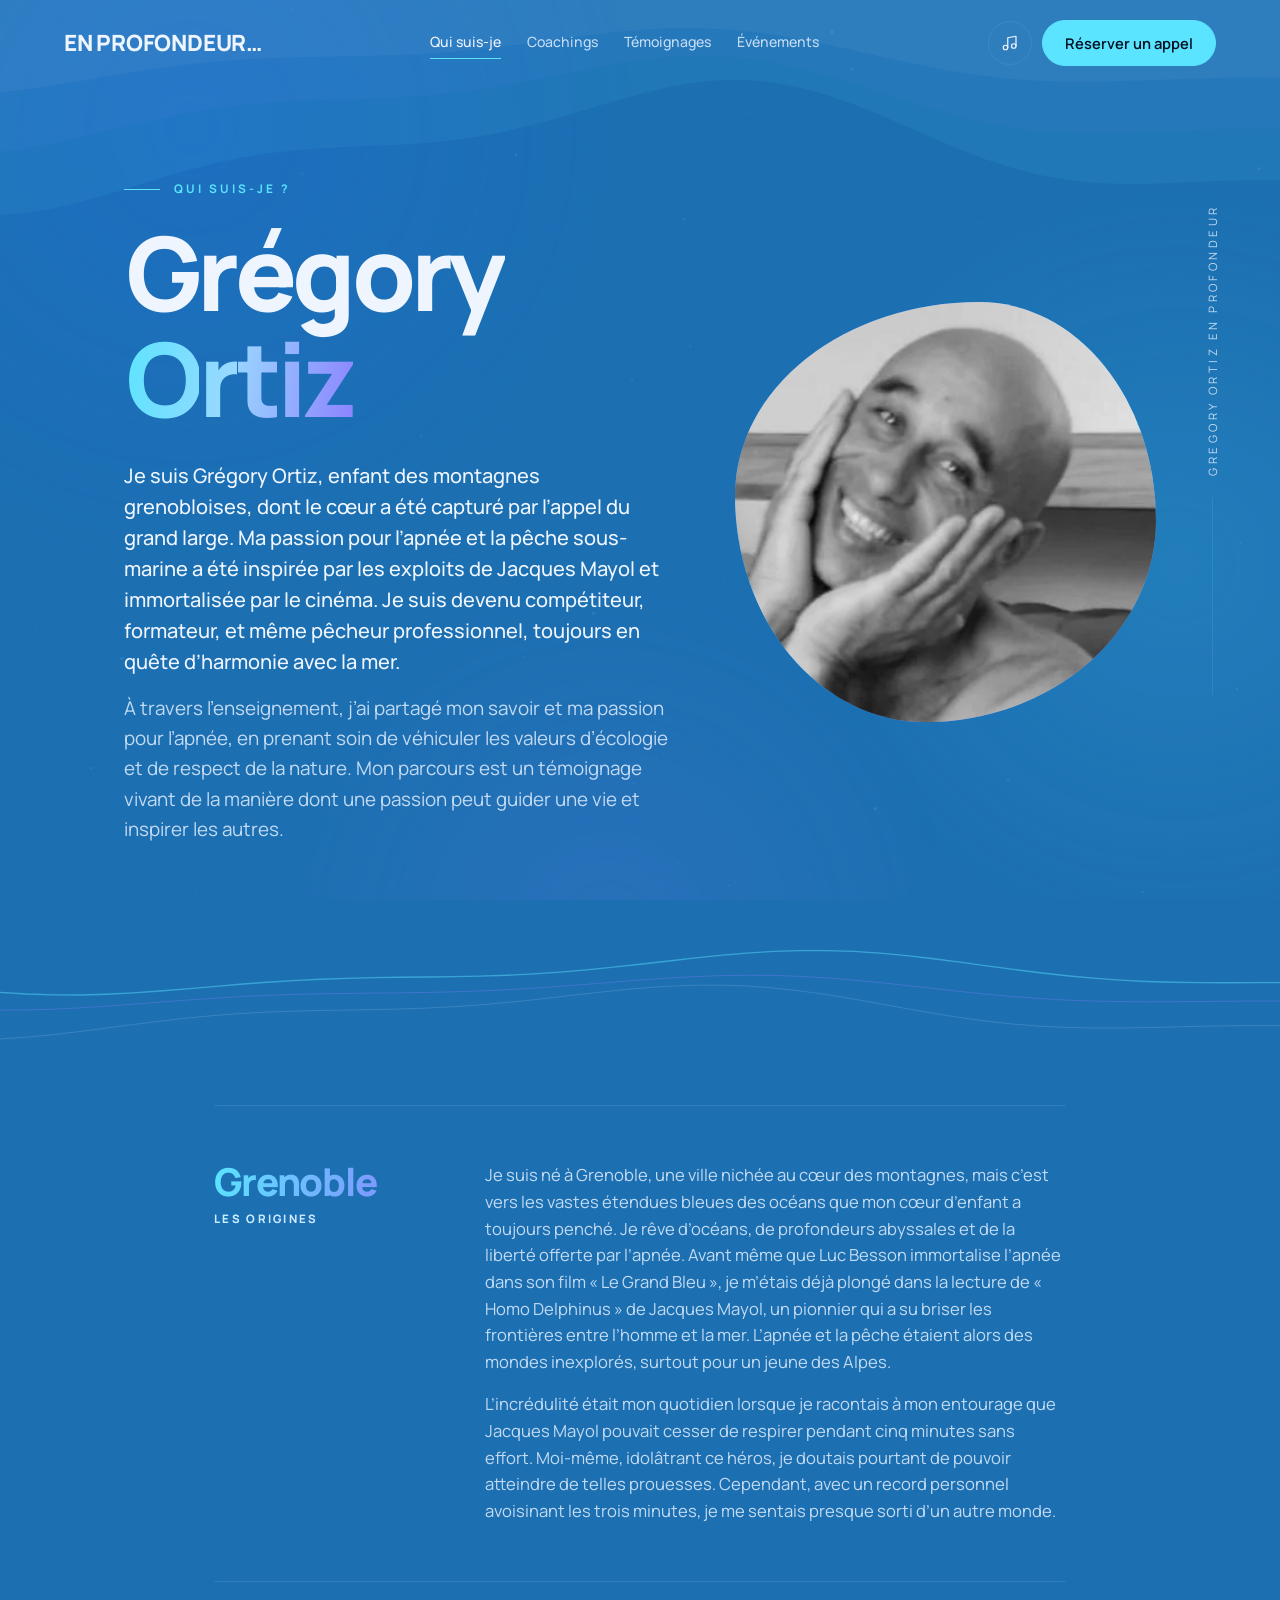
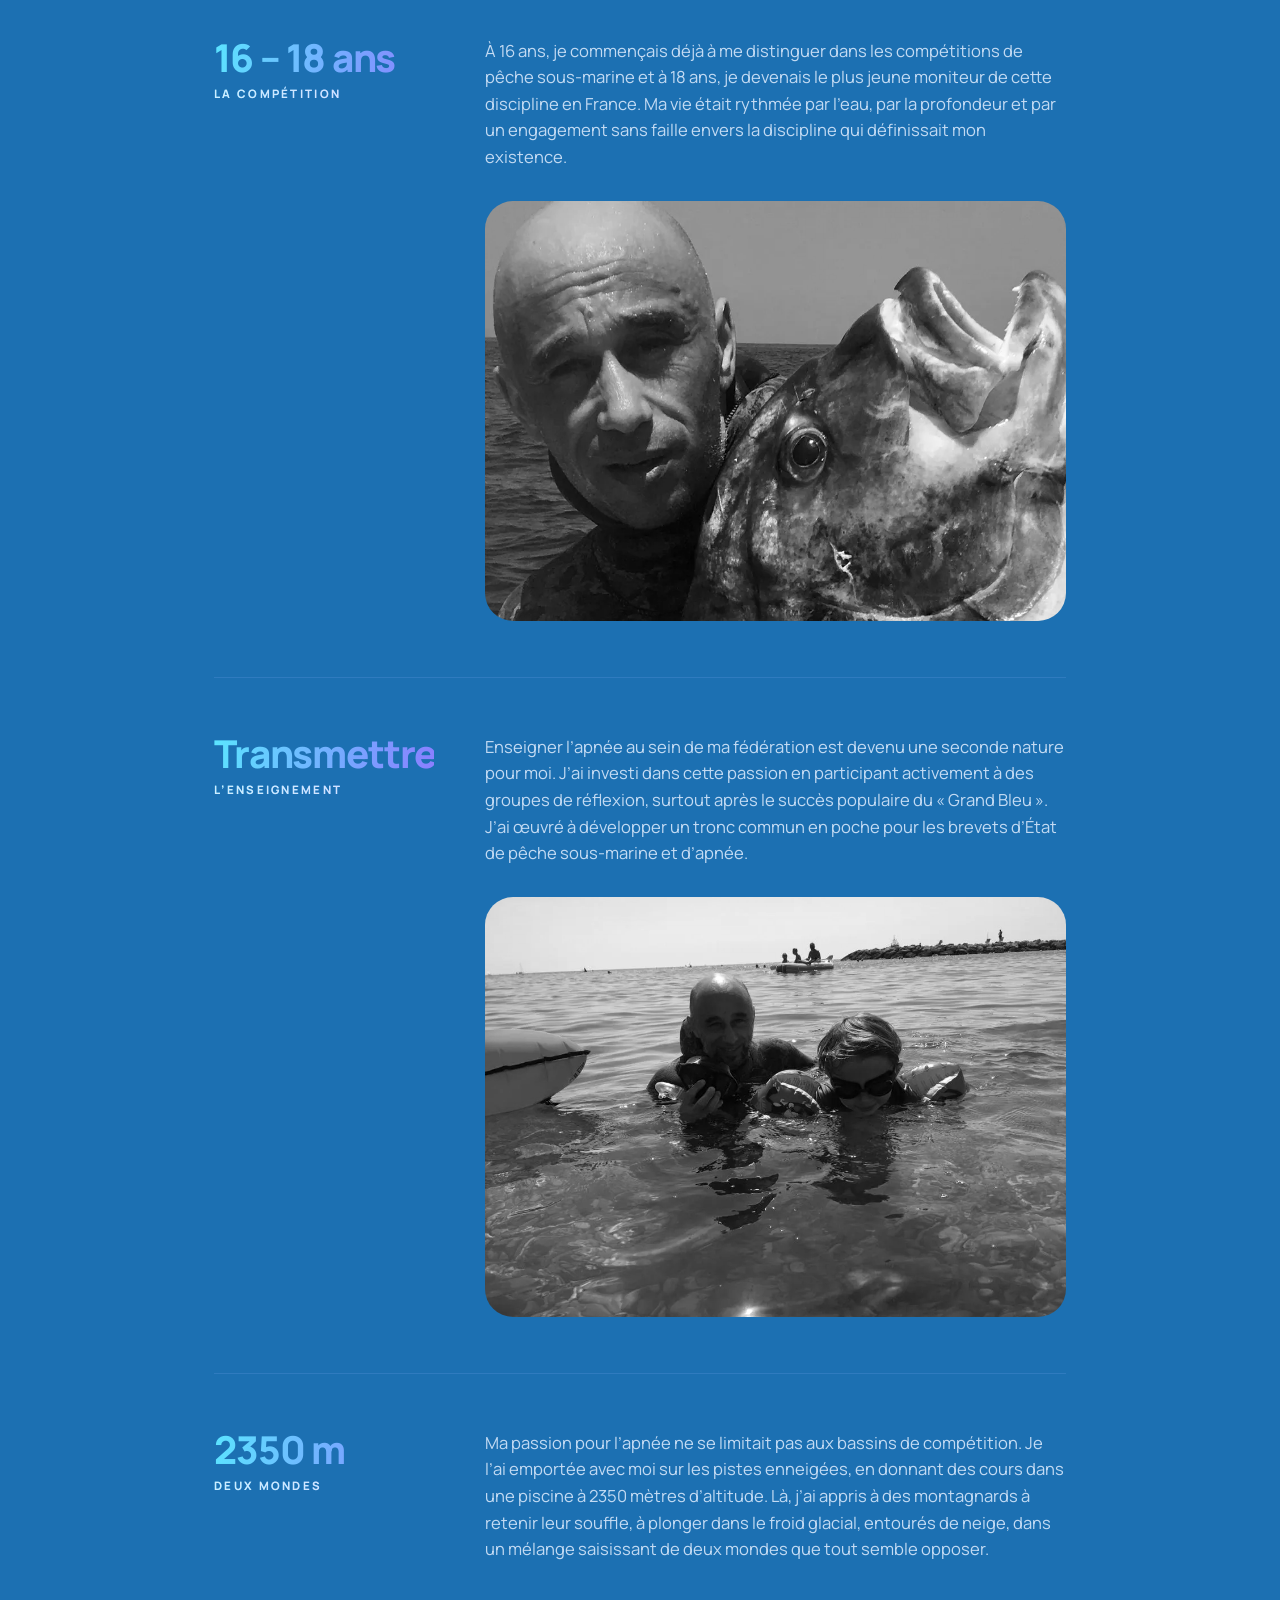
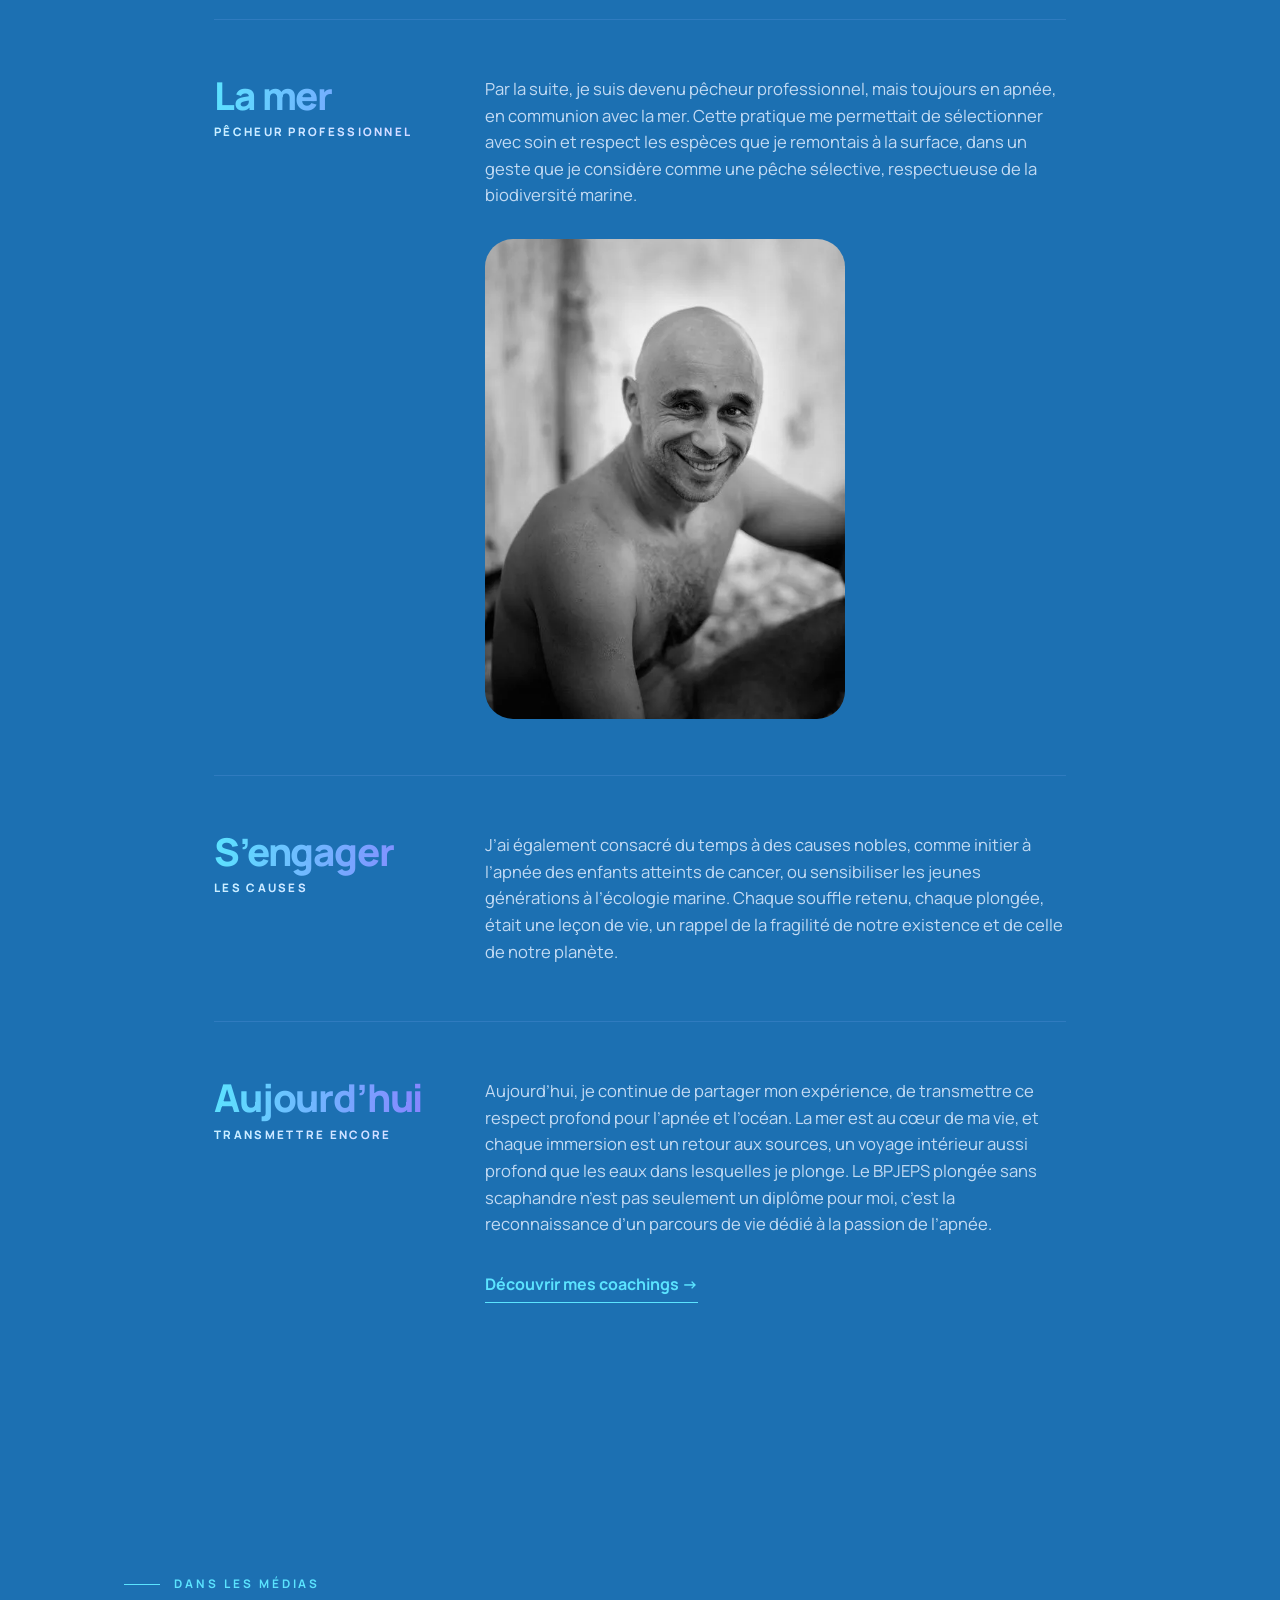
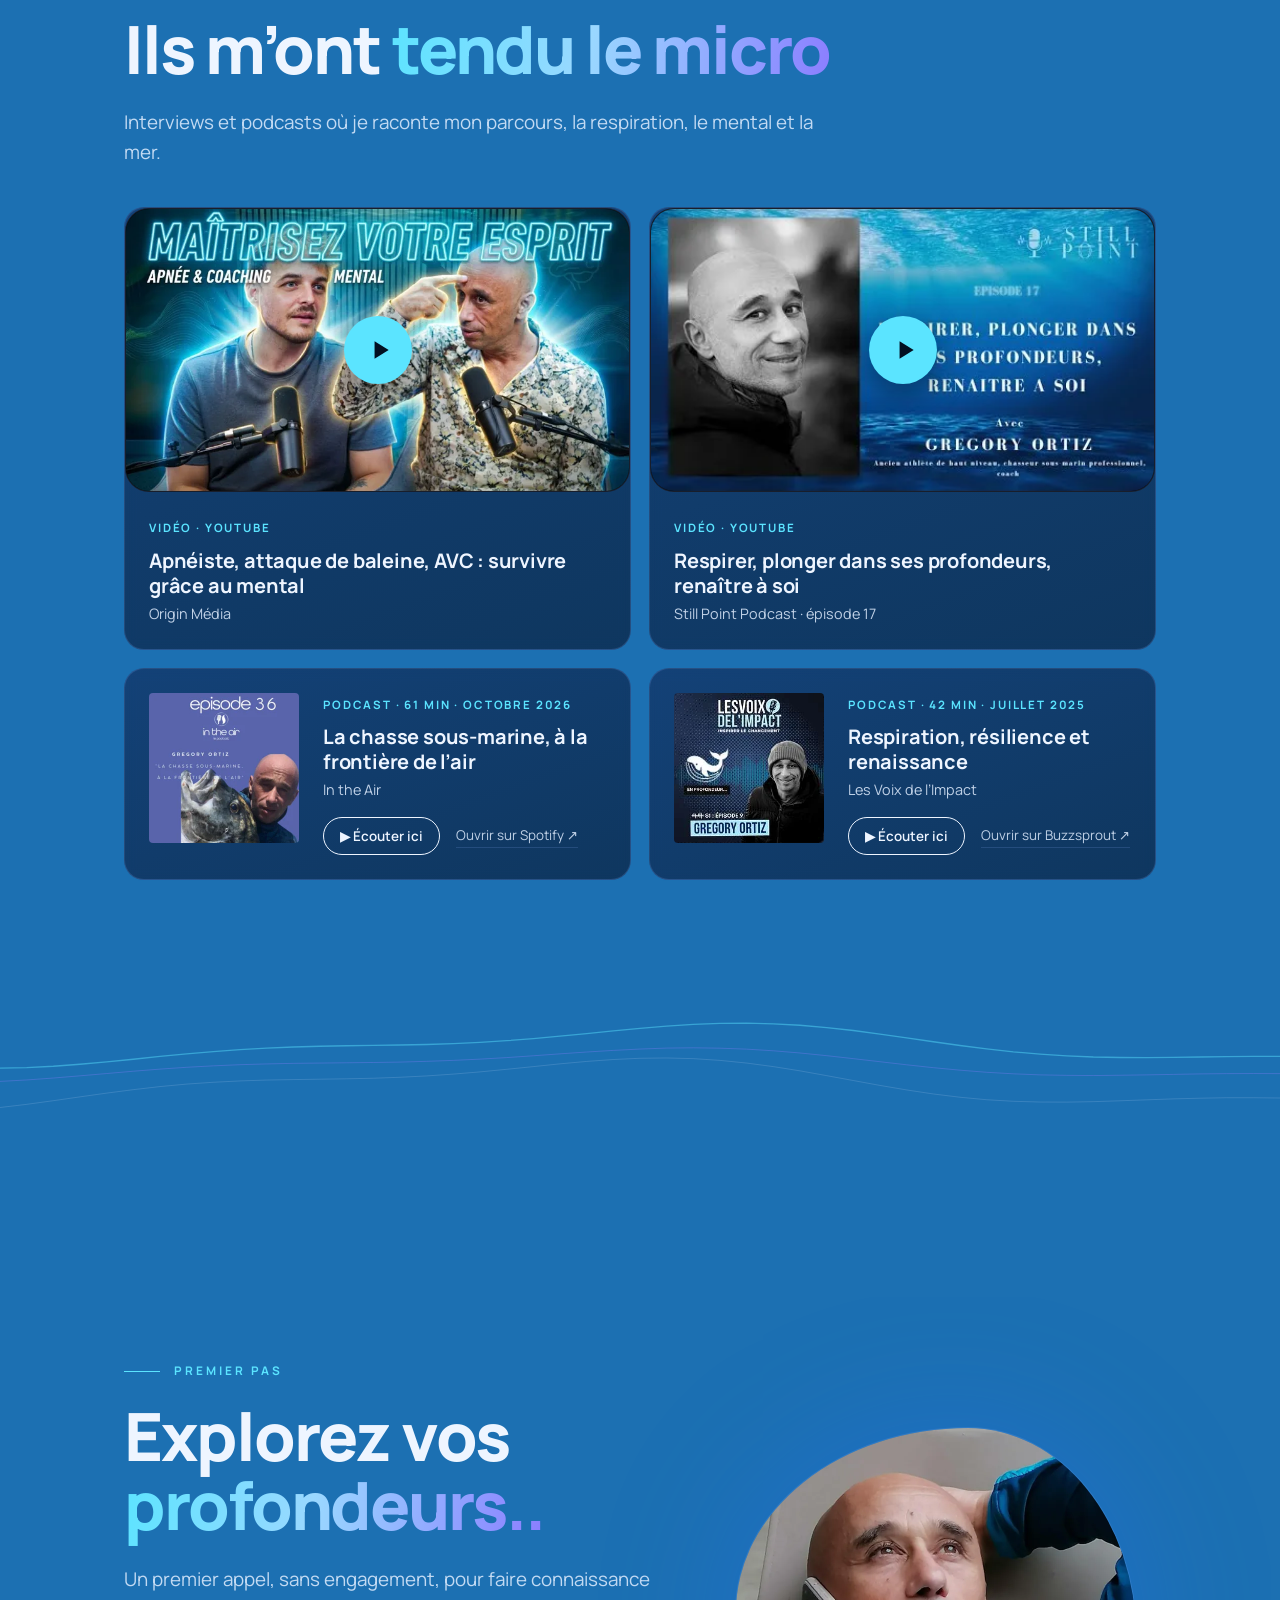
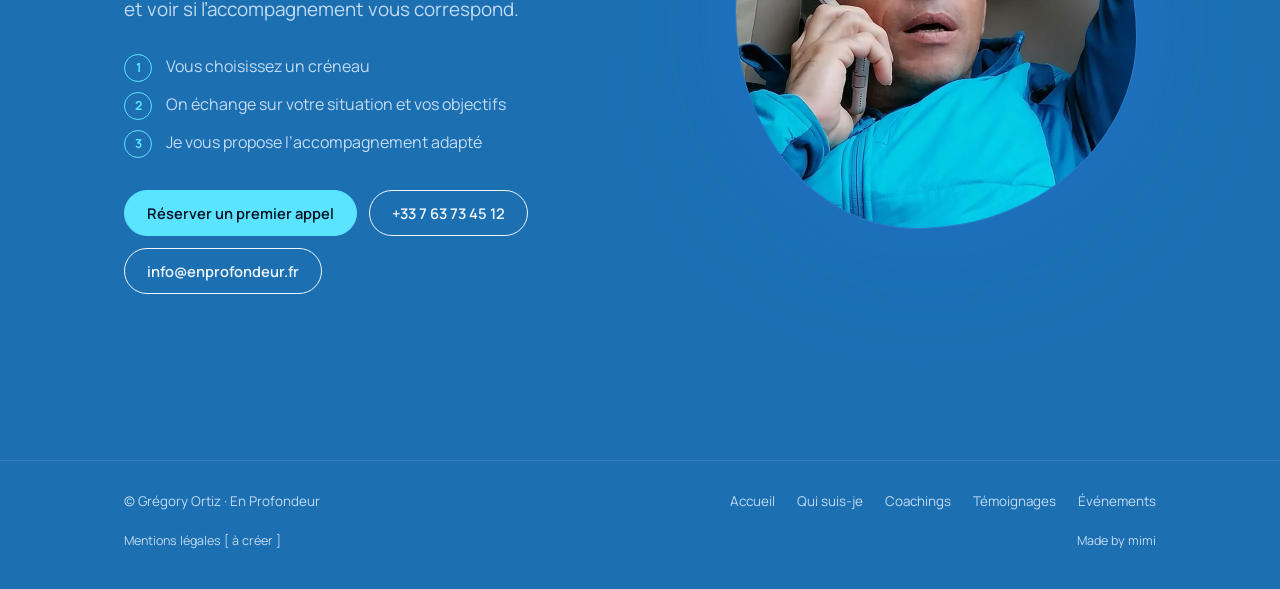
==== commit 555ff44d: "Ajoute la page Événements (Tahiti Freediving Experience) - Nouvel onglet « Événements » dans le menu" ====
--- a/about.html
+++ b/about.html
@@ -3,13 +3,12 @@
 <head>
 <meta charset="utf-8">
 <meta name="viewport" content="width=device-width, initial-scale=1">
-<meta name="robots" content="noindex, nofollow">
 <title>Qui suis-je ? — Grégory Ortiz · En Profondeur</title>
 <meta name="description" content="Grégory Ortiz : enfant des montagnes grenobloises, champion de pêche sous-marine, moniteur d’apnée et coach. Son parcours.">
 <link rel="preconnect" href="https://fonts.googleapis.com">
 <link rel="preconnect" href="https://fonts.gstatic.com" crossorigin>
 <link href="https://fonts.googleapis.com/css2?family=Manrope:wght@300;400;500;700;800&display=swap" rel="stylesheet">
-<link rel="stylesheet" href="assets/style.css?v=33cc1d7d">
+<link rel="stylesheet" href="assets/style.css?v=8faa2a10">
 </head>
 <body>
 <div class="aurora" aria-hidden="true"><i></i><i></i><i></i></div>
@@ -18,7 +17,7 @@
 
 <header class="site">
   <a class="logo" href="index.html">EN PROFONDEUR…</a>
-  <nav class="menu" aria-label="Navigation principale"><a href="about.html" aria-current="page">Qui suis-je</a><a href="coaching.html">Coachings</a><a href="temoignages.html">Témoignages</a></nav>
+  <nav class="menu" aria-label="Navigation principale"><a href="about.html" aria-current="page">Qui suis-je</a><a href="coaching.html">Coachings</a><a href="temoignages.html">Témoignages</a><a href="evenements.html">Événements</a></nav>
   <div class="hdr-actions">
     <button class="btn icon-btn" id="soundBtn" aria-pressed="false" aria-label="Activer la musique d'ambiance" title="Musique d'ambiance (désactivée par défaut)">
       <svg width="18" height="18" viewBox="0 0 24 24" fill="none" stroke="currentColor" stroke-width="1.6" stroke-linecap="round" stroke-linejoin="round"><path d="M9 18V5l11-2v13"/><circle cx="6" cy="18" r="3"/><circle cx="17" cy="16" r="3"/></svg>
@@ -29,7 +28,7 @@
     </button>
   </div>
 </header>
-<nav class="mobile-nav" id="mobileNav" hidden aria-label="Navigation mobile"><a href="index.html">Accueil</a><a href="about.html" aria-current="page">Qui suis-je</a><a href="coaching.html">Coachings</a><a href="temoignages.html">Témoignages</a><a href="#contact" style="color:var(--teal)">Réserver un appel</a></nav>
+<nav class="mobile-nav" id="mobileNav" hidden aria-label="Navigation mobile"><a href="index.html">Accueil</a><a href="about.html" aria-current="page">Qui suis-je</a><a href="coaching.html">Coachings</a><a href="temoignages.html">Témoignages</a><a href="evenements.html">Événements</a><a href="#contact" style="color:var(--teal)">Réserver un appel</a></nav>
 <div class="side-title" aria-hidden="true"><span>Gregory Ortiz en profondeur</span><i></i></div>
 
 <main>
@@ -163,7 +162,7 @@
 </main>
 <footer class="site">
   <span>© Grégory Ortiz · En Profondeur</span>
-  <nav aria-label="Pied de page"><a href="index.html">Accueil</a><a href="about.html">Qui suis-je</a><a href="coaching.html">Coachings</a><a href="temoignages.html">Témoignages</a></nav>
+  <nav aria-label="Pied de page"><a href="index.html">Accueil</a><a href="about.html">Qui suis-je</a><a href="coaching.html">Coachings</a><a href="temoignages.html">Témoignages</a><a href="evenements.html">Événements</a></nav>
   <div class="legal"><a href="#" title="Obligatoire : page à créer">Mentions légales [ à créer ]</a><span>Made by mimi</span></div>
 </footer>
 <script src="assets/site.js?v=fc9d92ca"></script>
--- a/assets/style.css
+++ b/assets/style.css
@@ -434,5 +434,45 @@
 .page-head>*:not(.page-waves){position:relative;z-index:1}
 .page-waves{left:50%;width:100vw;transform:translateX(-50%);height:min(62vh,520px);top:0}
 
-/* La descente en apnée reste en couleur : le bleu fait la profondeur */
-.strip .photo.color img{filter:none}
+
+/* ---------------- Page Événements ---------------- */
+.event{padding-top:2vh}
+.event-grid{display:grid;grid-template-columns:minmax(0,.8fr) minmax(0,1.2fr);gap:clamp(30px,6vw,90px);align-items:start}
+.event-flyer{position:sticky;top:110px;display:flex;flex-direction:column;align-items:center;gap:14px}
+.flyer{display:block;width:min(360px,100%);border-radius:10px;overflow:hidden;transform:rotate(-3.5deg) translateZ(0);
+  box-shadow:0 2px 0 rgba(255,255,255,.08),0 30px 60px rgba(0,8,30,.55),0 10px 20px rgba(0,8,30,.35);
+  transition:transform .6s cubic-bezier(.2,.8,.2,1),box-shadow .6s}
+.flyer img{display:block;width:100%;height:auto}
+.flyer:hover{transform:rotate(0) translateY(-8px) scale(1.03);box-shadow:0 2px 0 rgba(255,255,255,.1),0 45px 90px rgba(0,8,30,.6),0 0 60px rgba(91,228,255,.18)}
+.flyer-hint{font-size:.78rem;color:var(--muted);letter-spacing:.06em}
+.event-body h2{max-width:none;margin-bottom:14px}
+.event-q{font-size:clamp(1.2rem,2vw,1.55rem);font-weight:700;letter-spacing:-.01em;margin-bottom:10px}
+.event-badges{display:flex;flex-wrap:wrap;gap:8px;margin:22px 0 28px}
+.badge{border:1px solid var(--line);border-radius:999px;padding:7px 14px;font-size:.85rem;background:rgba(8,22,54,.35)}
+.badge b{color:var(--teal);font-size:1rem}
+.event-coach{display:flex;gap:18px;align-items:center;padding:18px 20px;border-radius:20px;background:linear-gradient(160deg,rgba(14,34,80,.55),rgba(6,16,40,.55));border:1px solid var(--line);margin-bottom:26px}
+.event-coach img{width:78px;height:78px;border-radius:50%;object-fit:cover;filter:grayscale(1);flex:none;box-shadow:0 0 0 2px var(--teal)}
+.event-coach b{display:block;color:var(--teal);margin-bottom:4px}
+.event-coach ul{list-style:none;display:grid;gap:2px;color:var(--ink);font-size:.95rem}
+.event-info{display:grid;gap:14px}
+.info{display:flex;gap:16px;align-items:flex-start;padding:4px 0}
+.info .ico{flex:none;width:42px;height:42px;border-radius:12px;display:grid;place-items:center;color:var(--teal);background:rgba(91,228,255,.1);border:1px solid rgba(91,228,255,.25)}
+.info b{display:block;margin-bottom:2px}
+.info p{color:var(--muted);font-size:.97rem}
+.dates{display:flex;flex-wrap:wrap;gap:8px;margin-top:10px}
+.dates span{border:1px solid var(--line);border-radius:12px;padding:8px 12px;font-size:.92rem;font-weight:600;background:rgba(8,22,54,.35)}
+.dates em{display:block;font-style:normal;font-size:.7rem;font-weight:700;letter-spacing:.14em;text-transform:uppercase;color:var(--teal);margin-bottom:2px}
+.event-price{display:flex;align-items:center;justify-content:space-between;gap:18px;flex-wrap:wrap;margin-top:32px;padding:24px 26px;border-radius:22px;
+  background:linear-gradient(135deg,rgba(91,228,255,.14),rgba(139,125,255,.12));border:1px solid rgba(91,228,255,.3)}
+.event-price b{display:block;font-size:clamp(1.8rem,3.4vw,2.4rem);font-weight:800;letter-spacing:-.02em}
+.event-price span{color:var(--muted);font-size:.92rem}
+.btn.big{padding:16px 28px;font-size:1.05rem}
+.event-org{margin-top:18px;font-size:.85rem;color:var(--muted)}
+.event-org a{color:var(--ink);text-decoration:none;border-bottom:1px solid var(--line)}
+@media (max-width:900px){
+  .event-grid{grid-template-columns:1fr}
+  .event-flyer{position:relative;top:0}
+  .flyer{width:min(260px,70vw)}
+}
+@media (prefers-reduced-motion:reduce){ .flyer{transform:none} }
+.event-org a{white-space:nowrap}
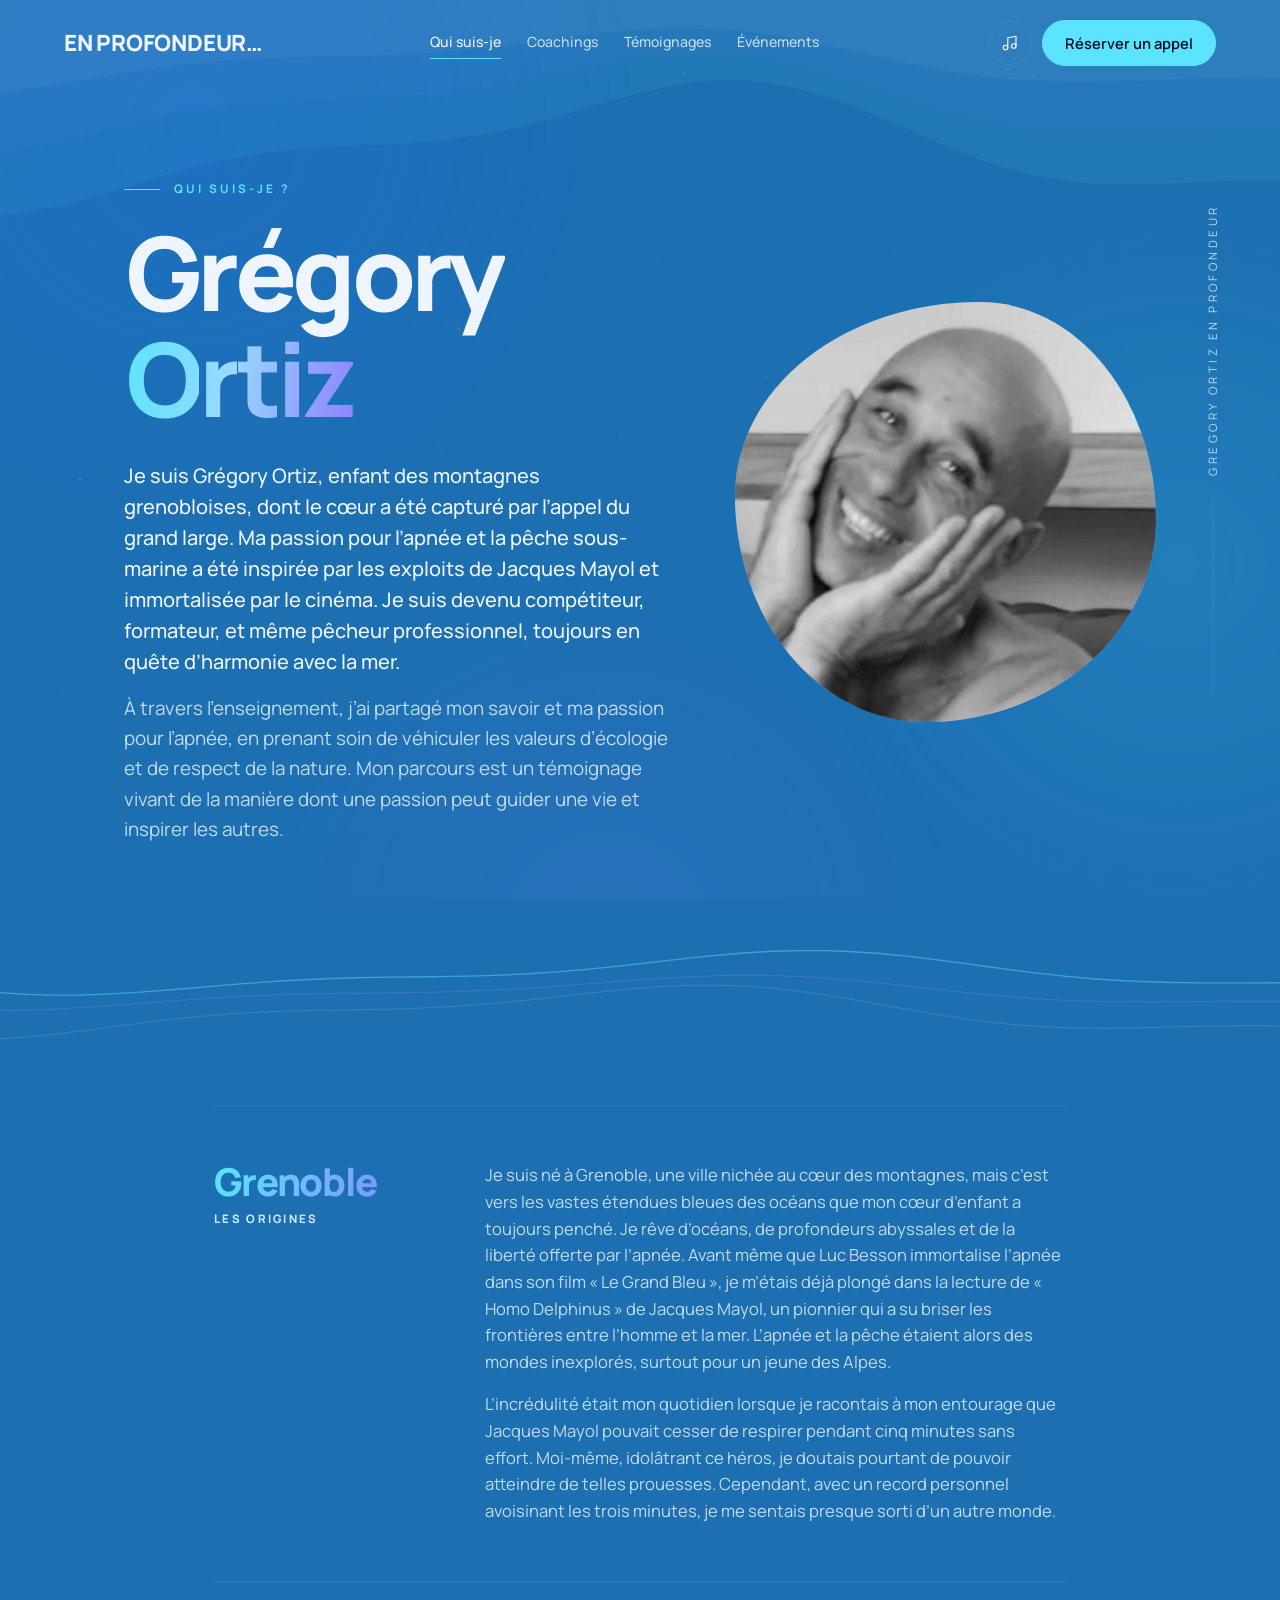
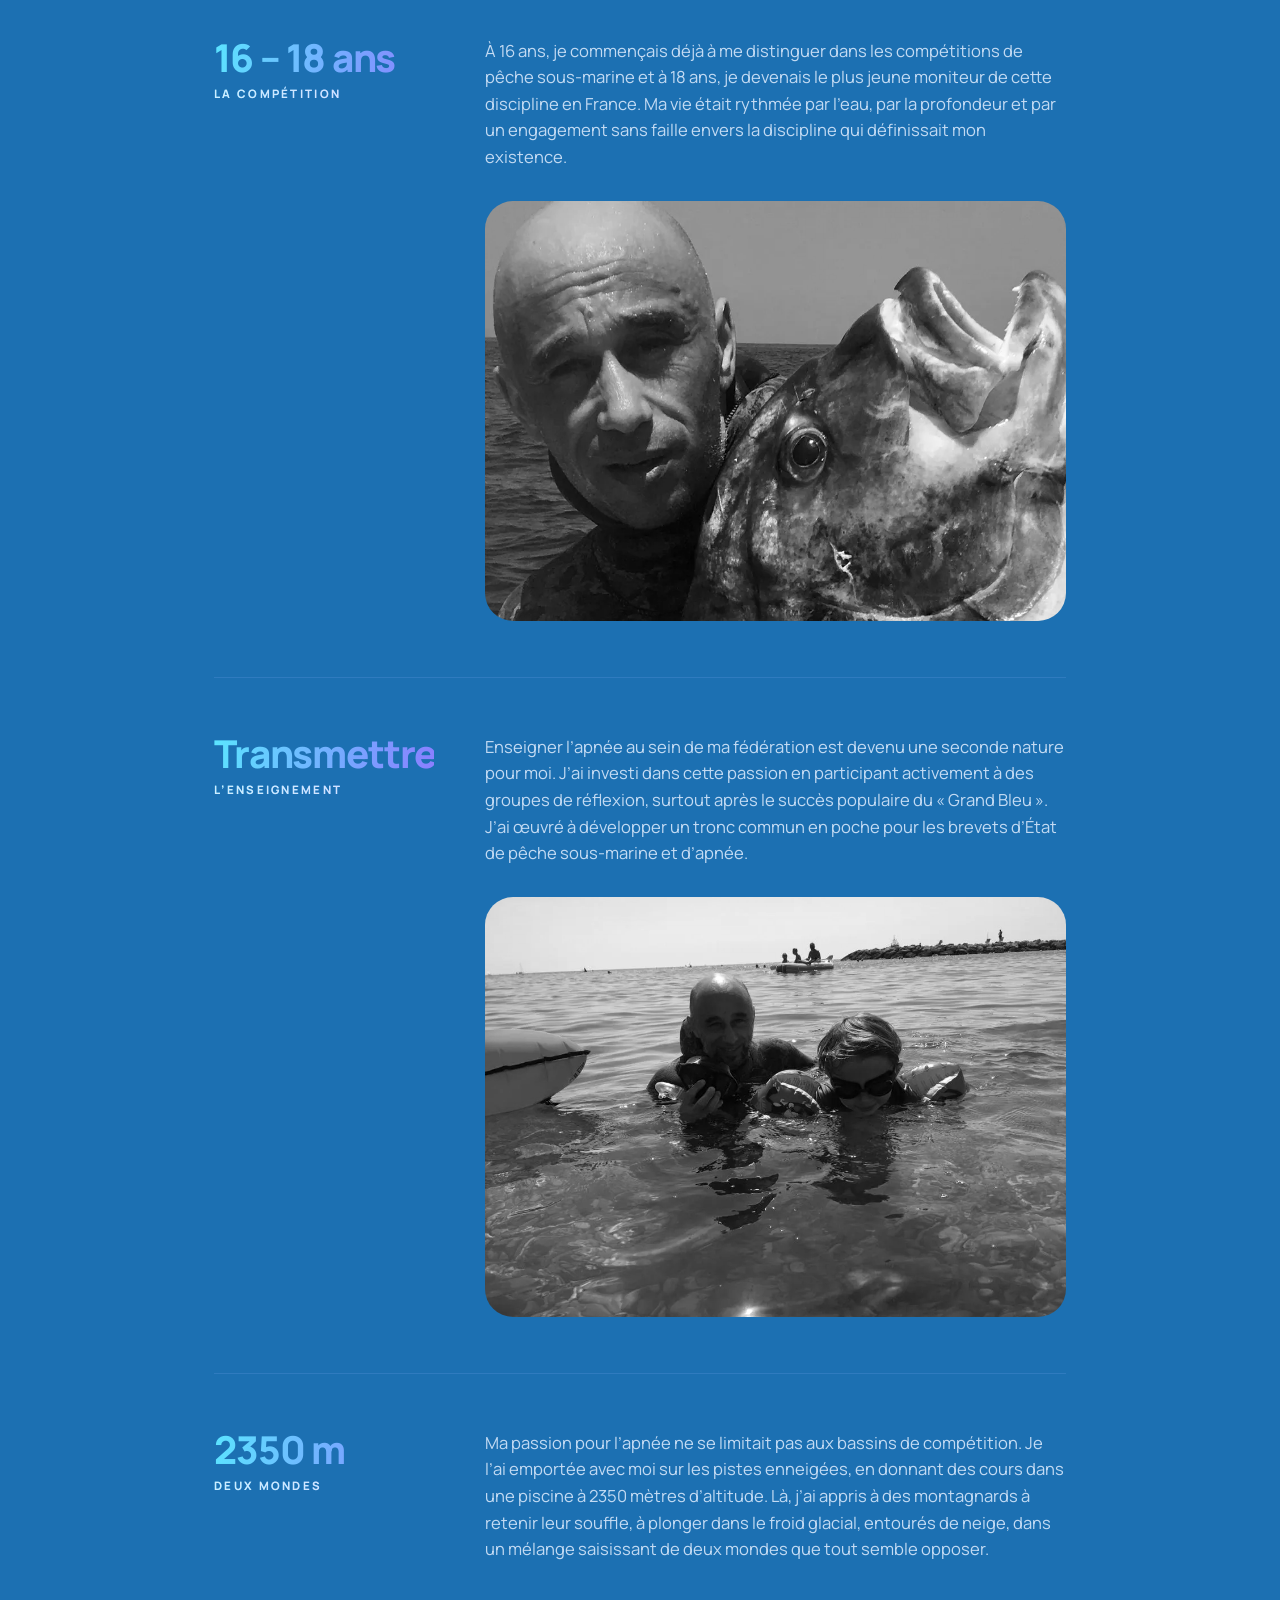
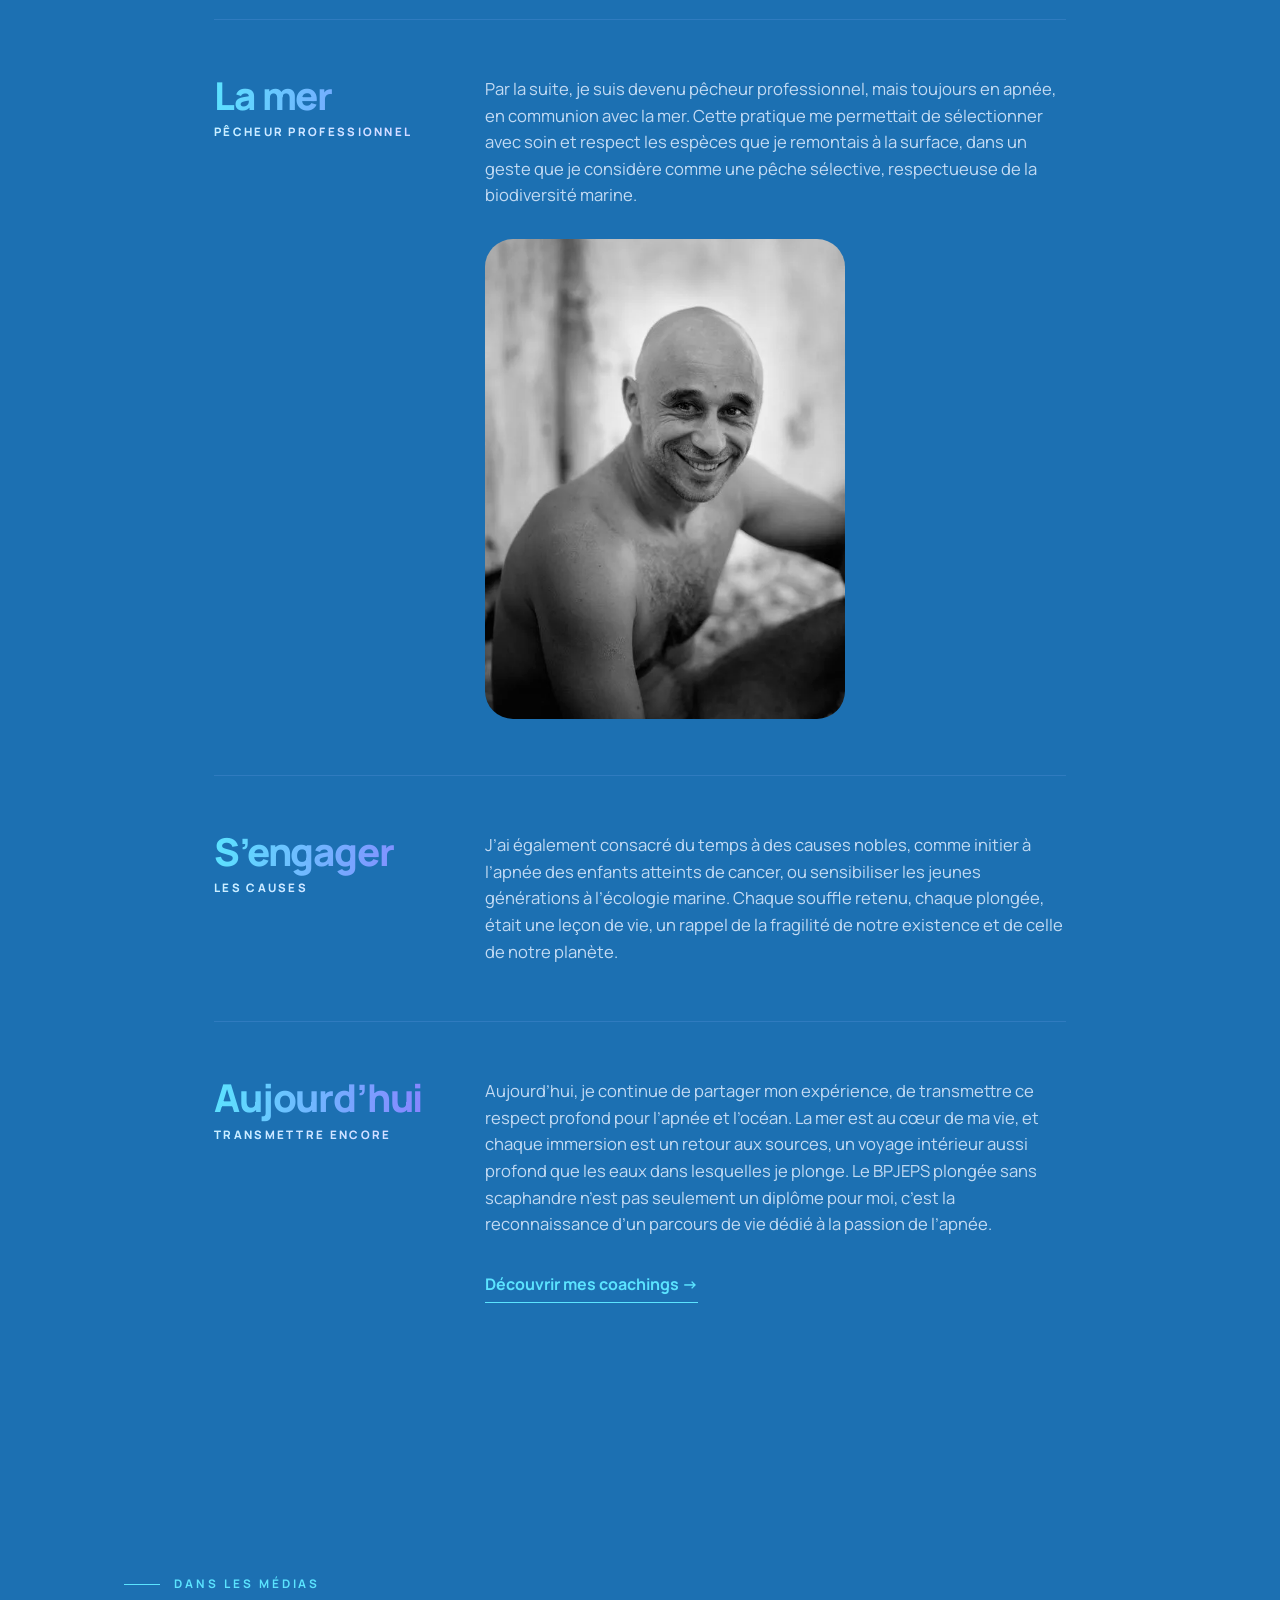
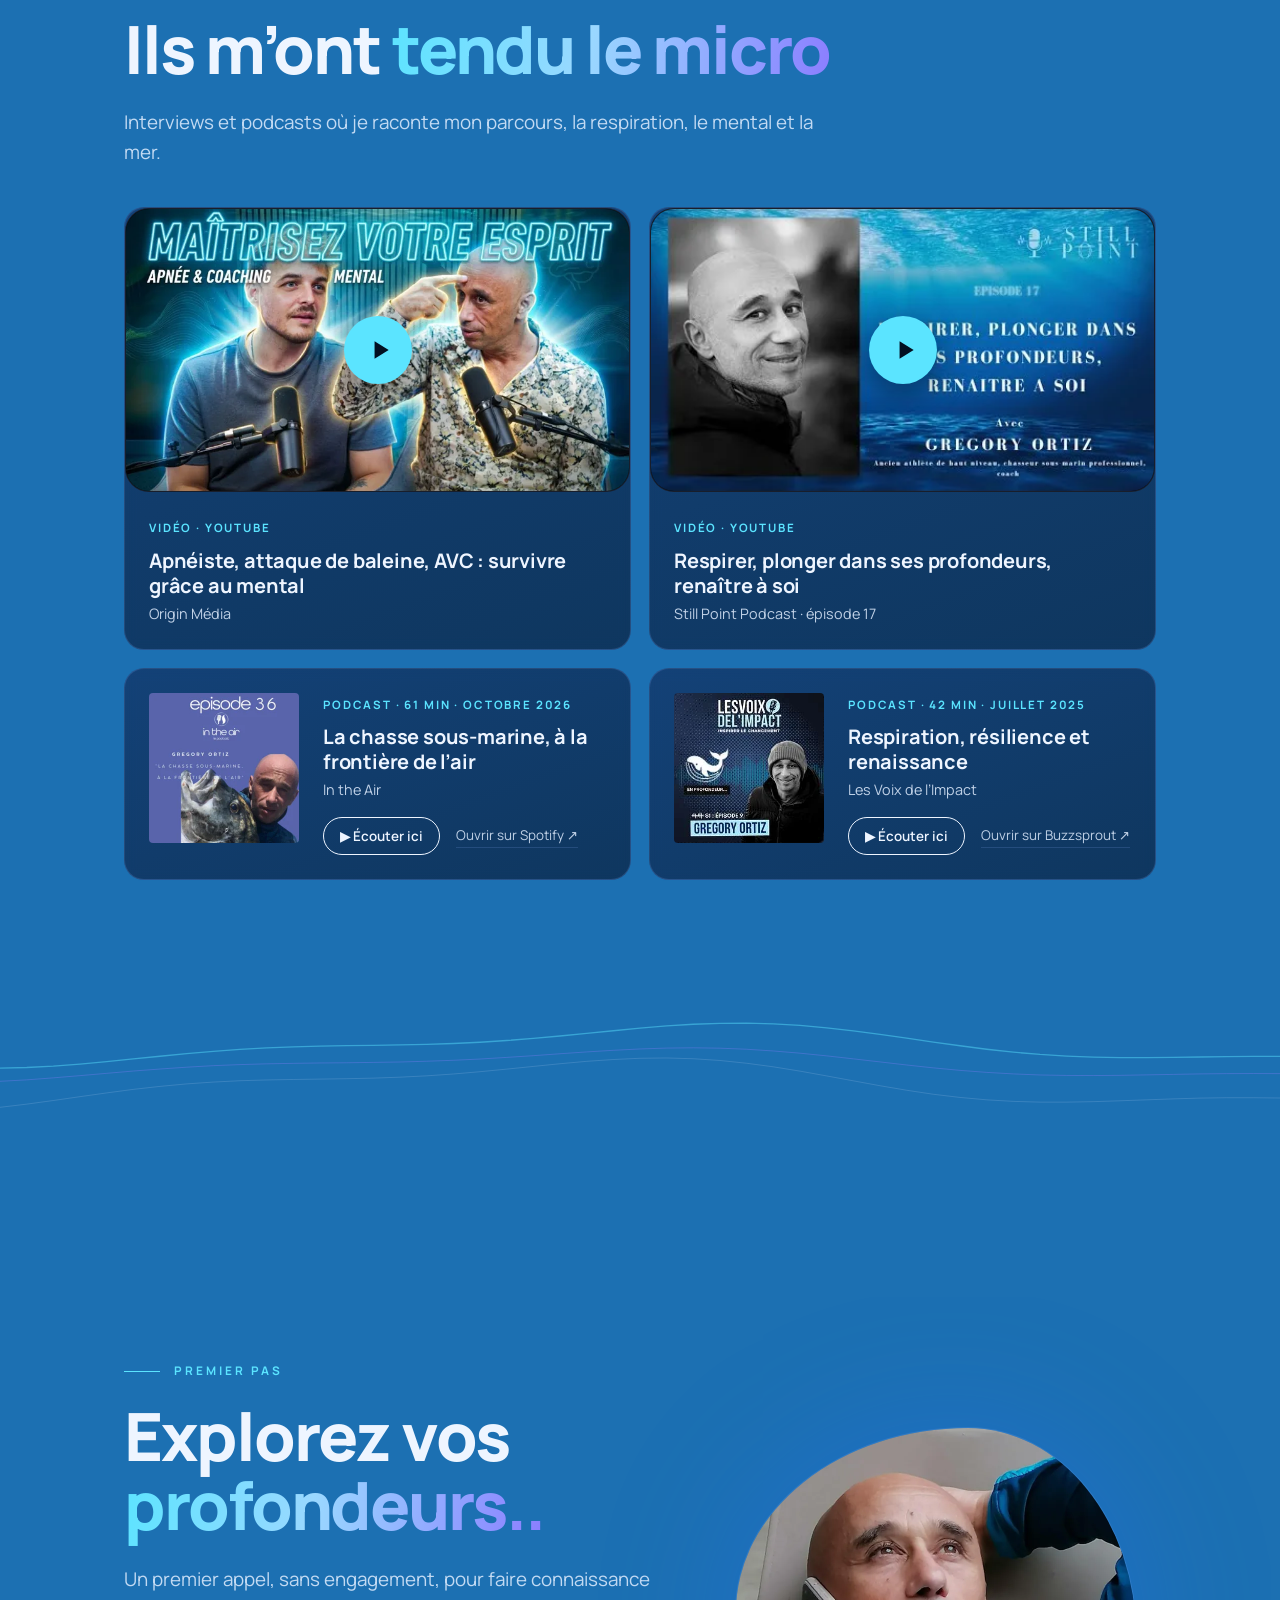
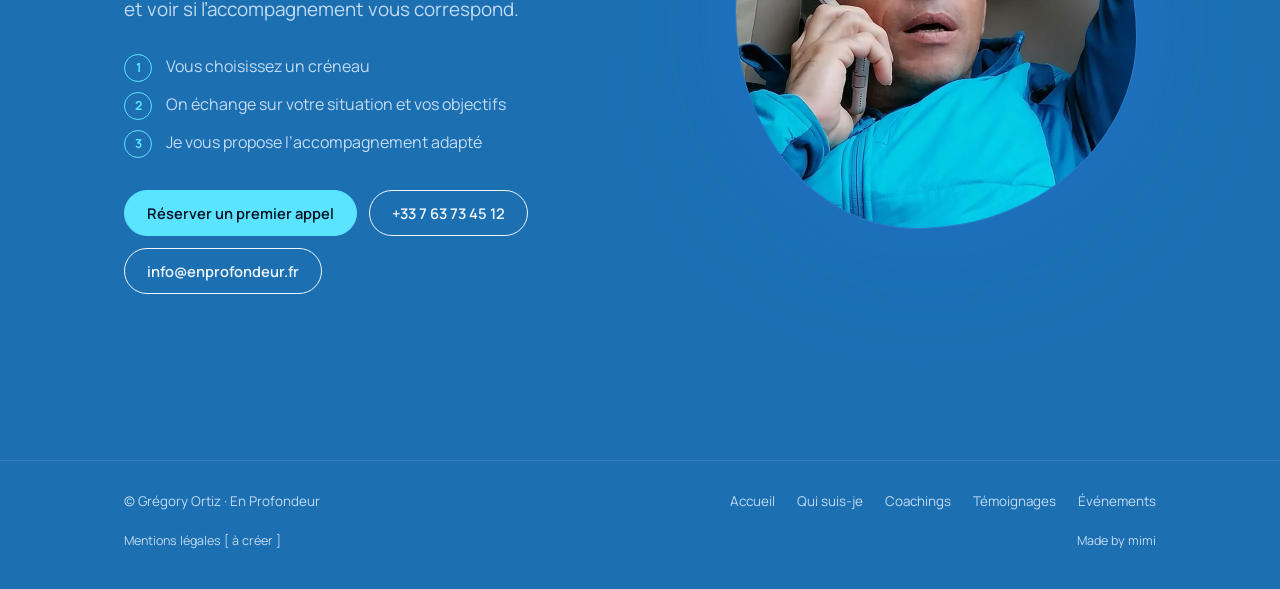
==== commit c1035888: "Site de test : synchronisation depuis main (555ff44)" ====
--- a/about.html
+++ b/about.html
@@ -3,6 +3,7 @@
 <head>
 <meta charset="utf-8">
 <meta name="viewport" content="width=device-width, initial-scale=1">
+<meta name="robots" content="noindex, nofollow">
 <title>Qui suis-je ? — Grégory Ortiz · En Profondeur</title>
 <meta name="description" content="Grégory Ortiz : enfant des montagnes grenobloises, champion de pêche sous-marine, moniteur d’apnée et coach. Son parcours.">
 <link rel="preconnect" href="https://fonts.googleapis.com">
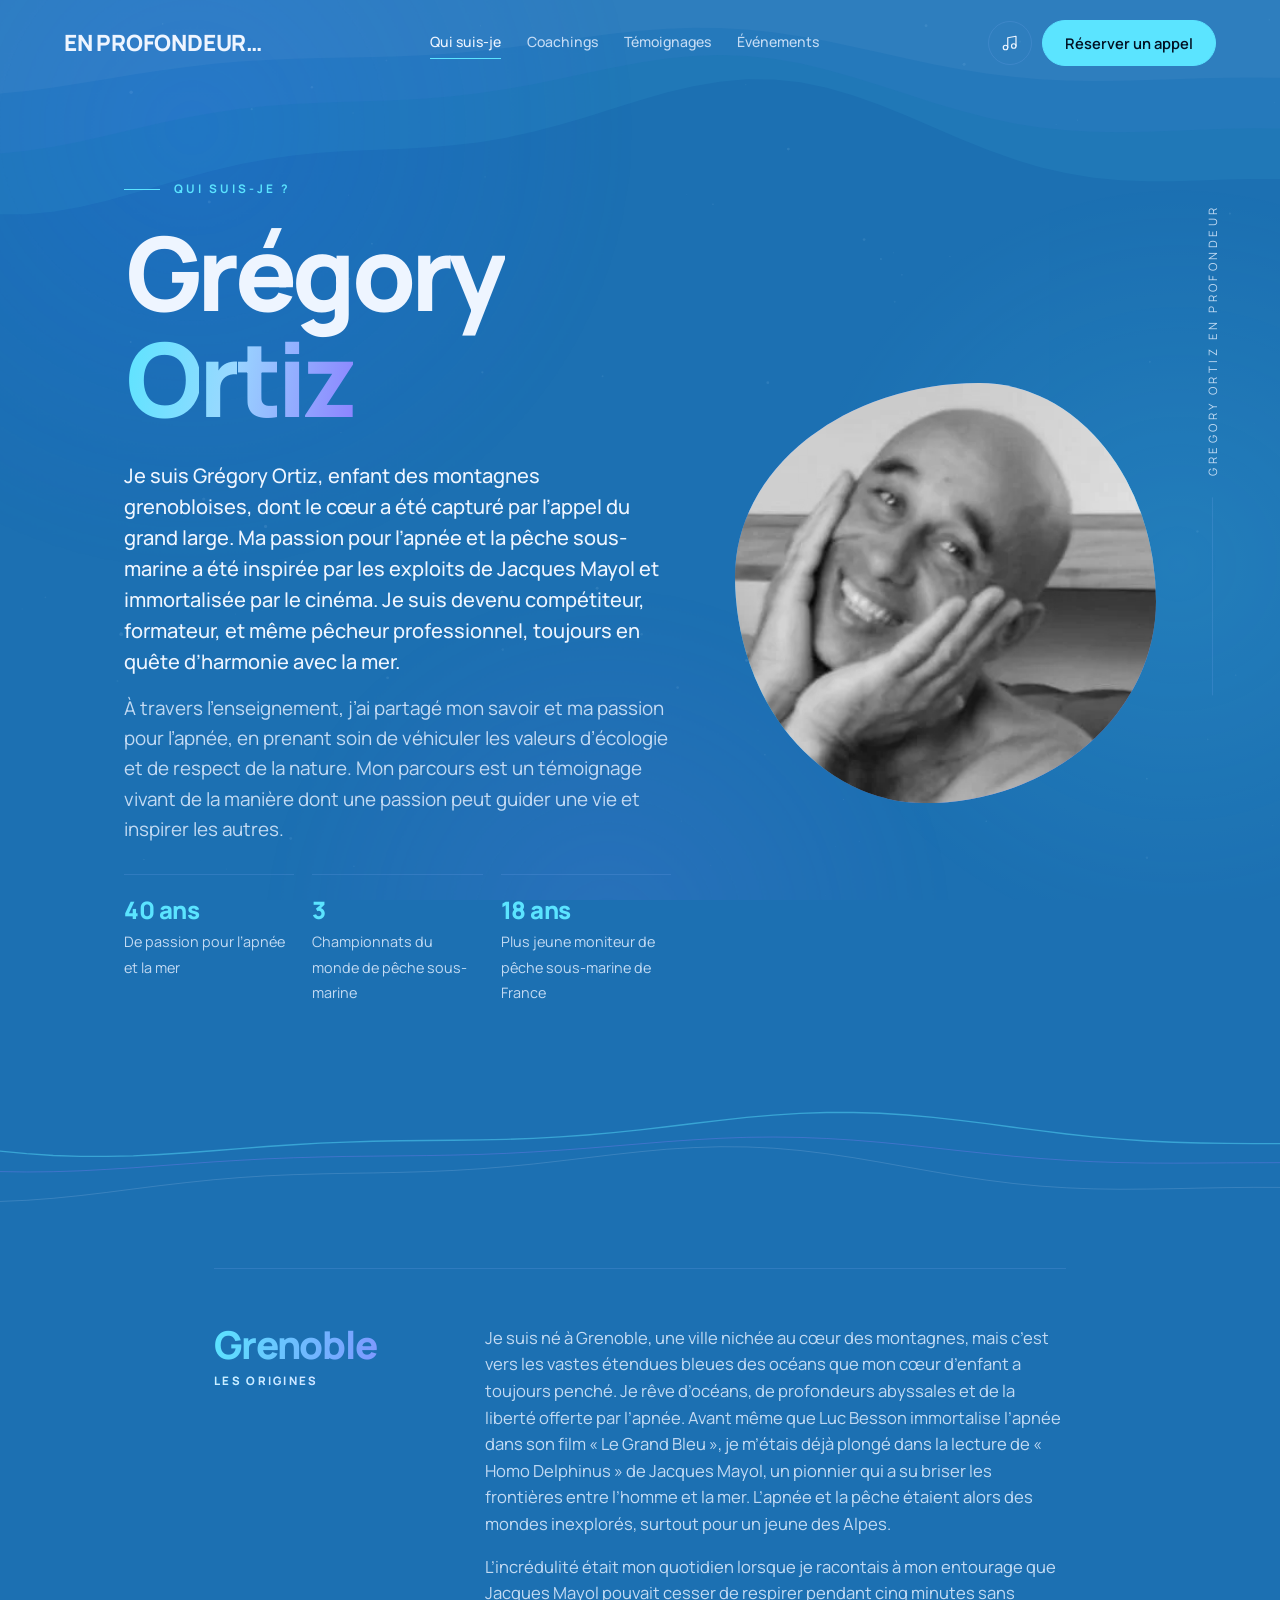
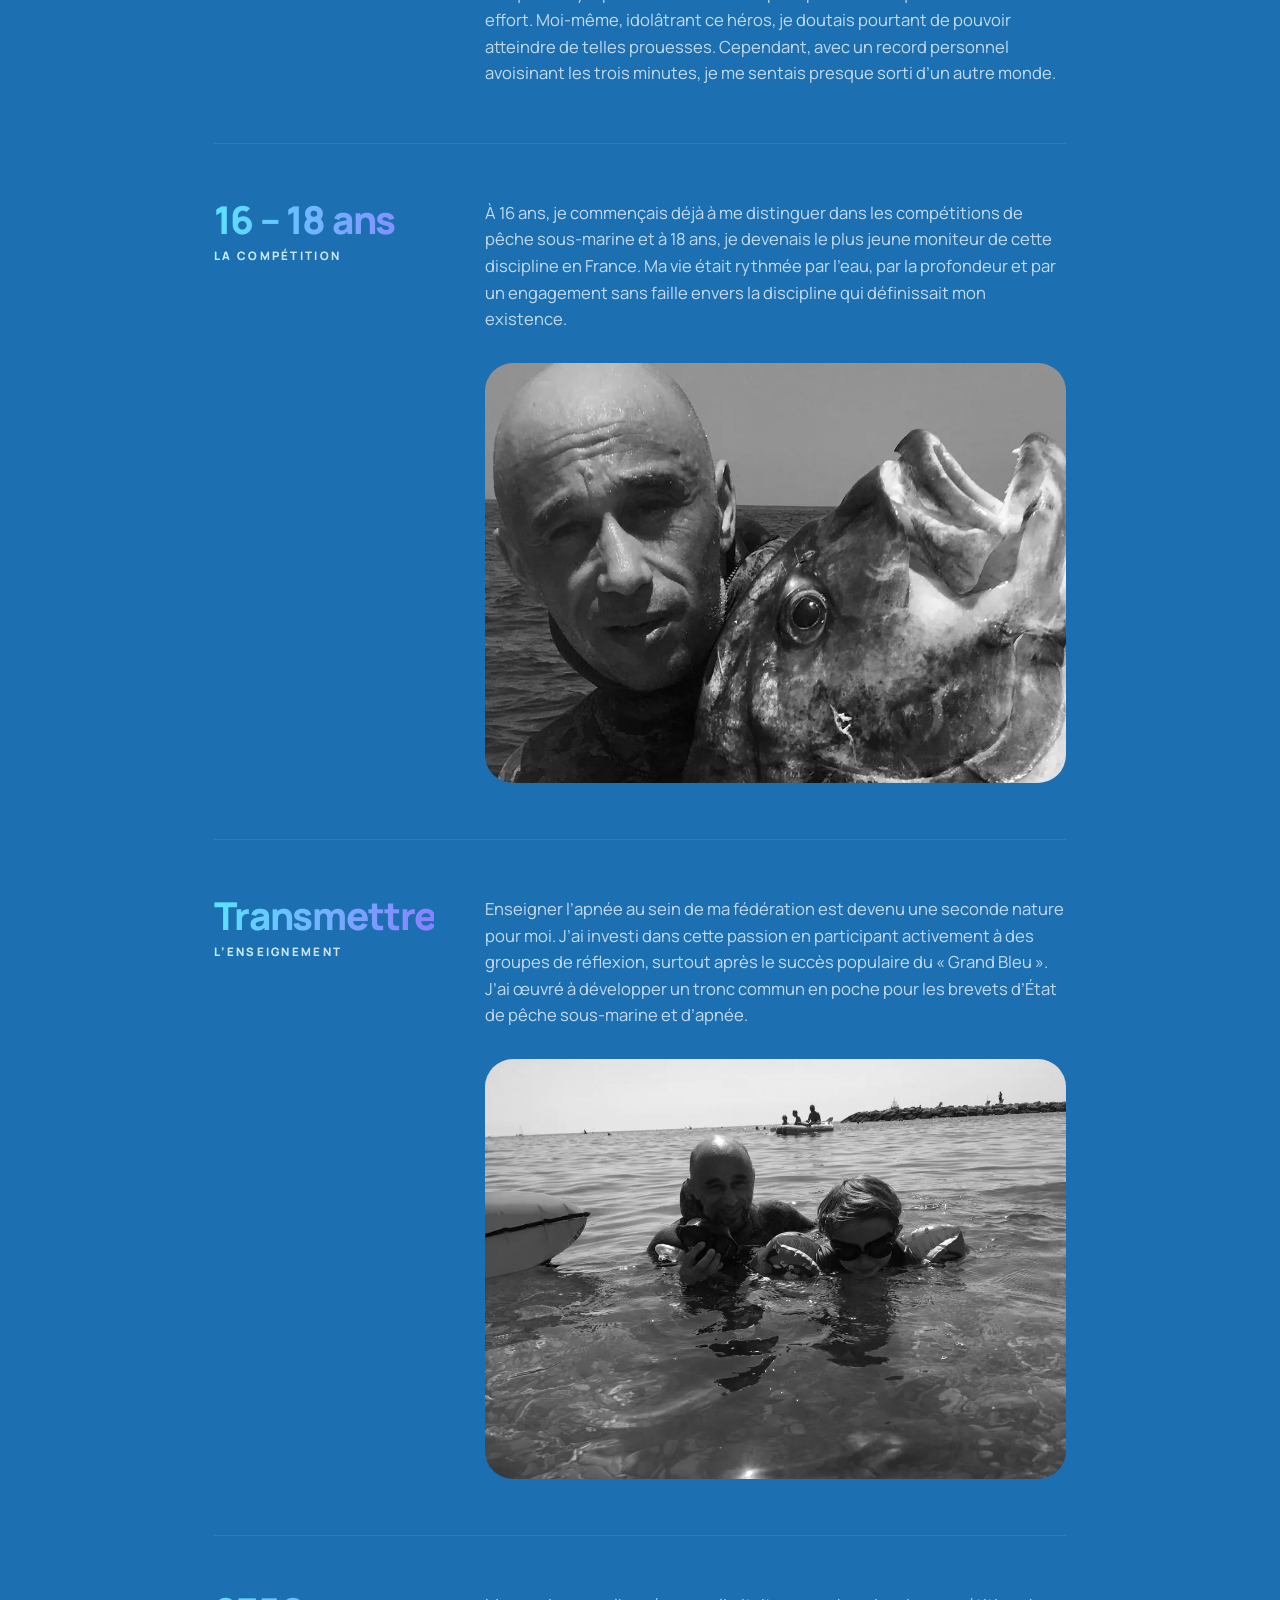
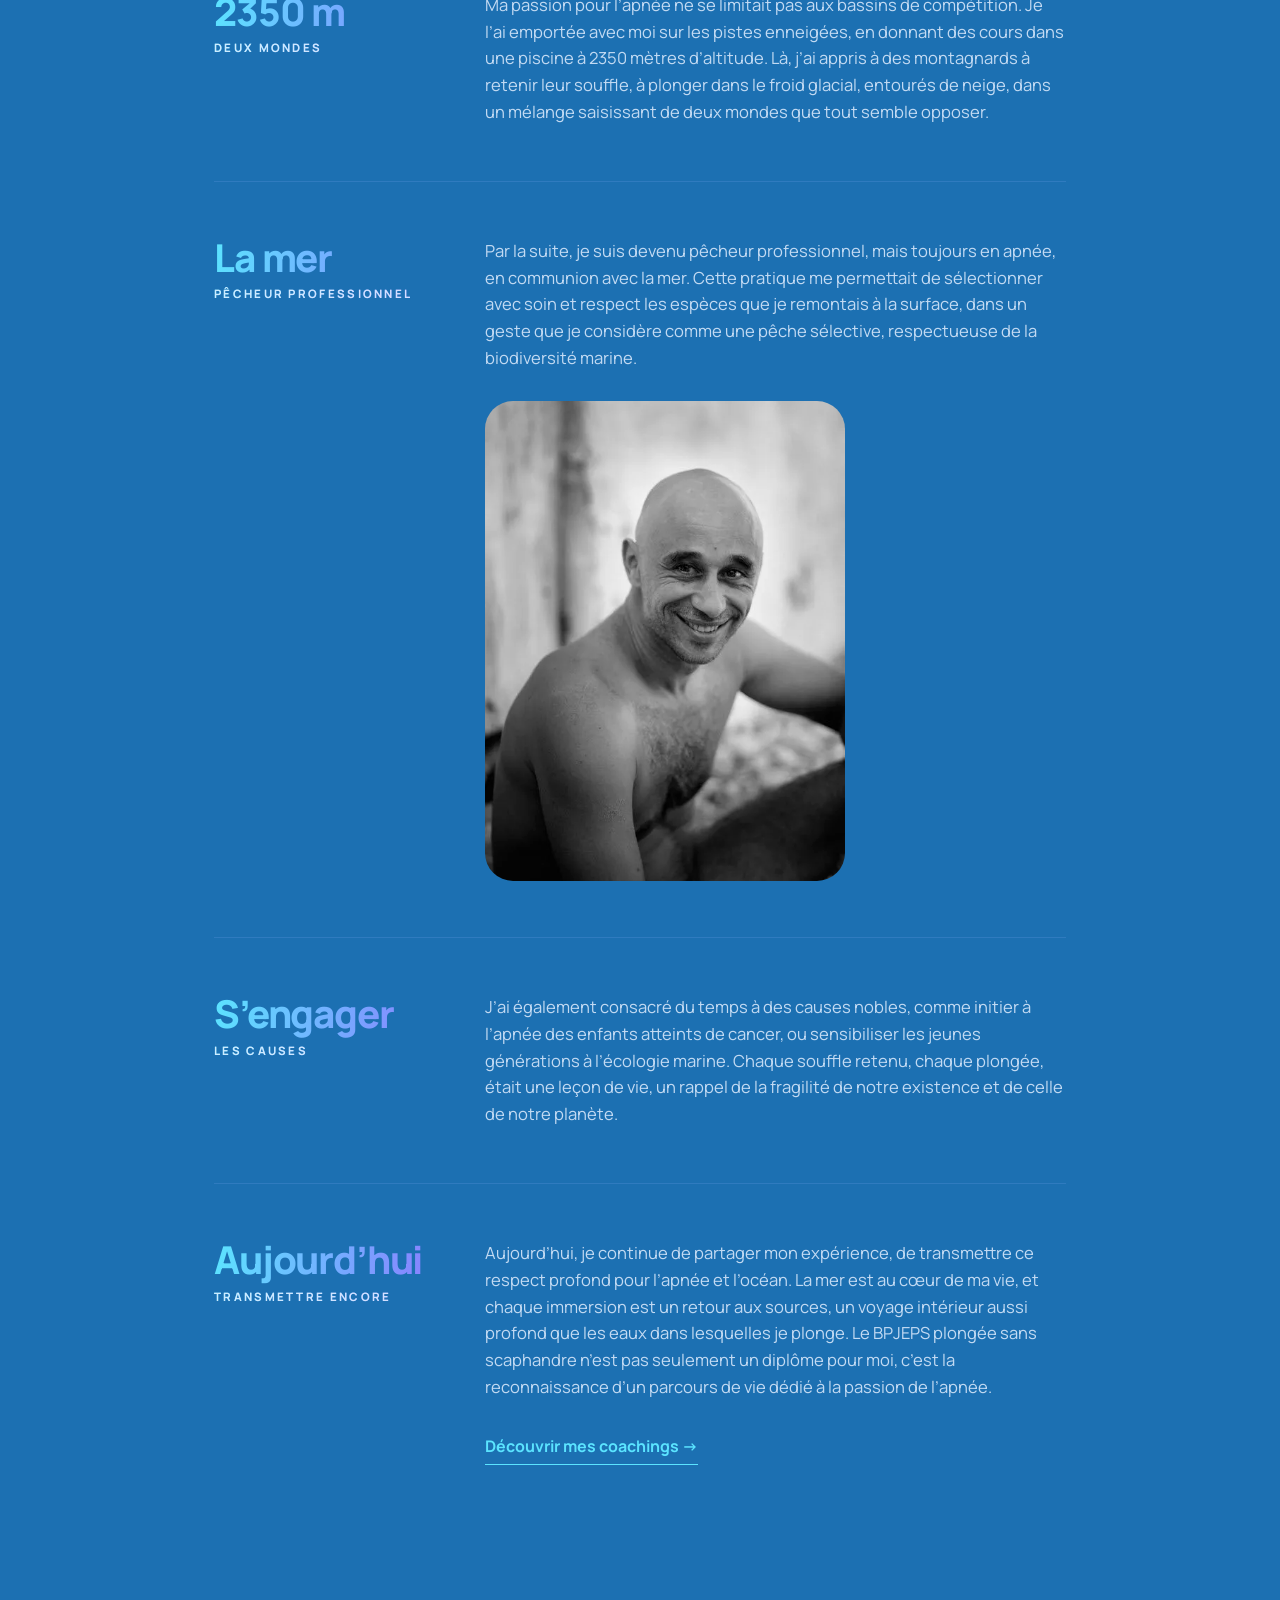
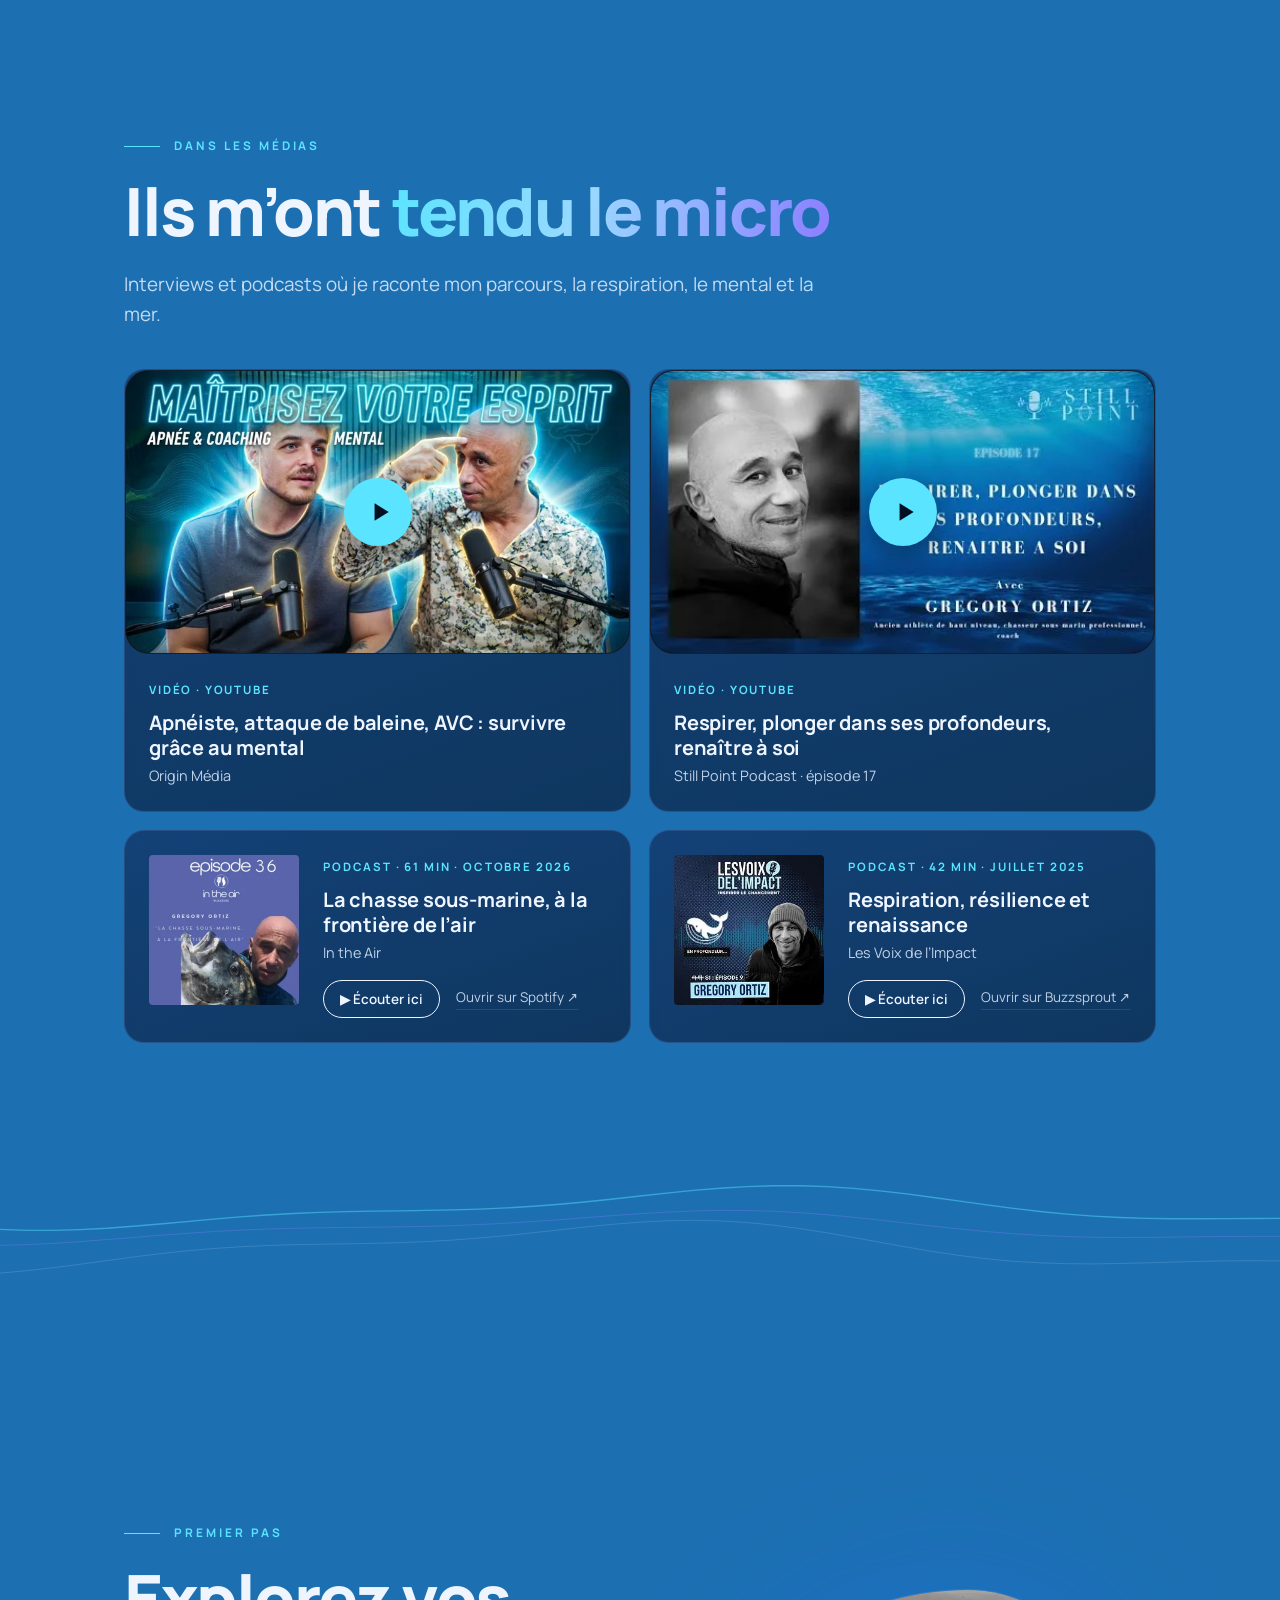
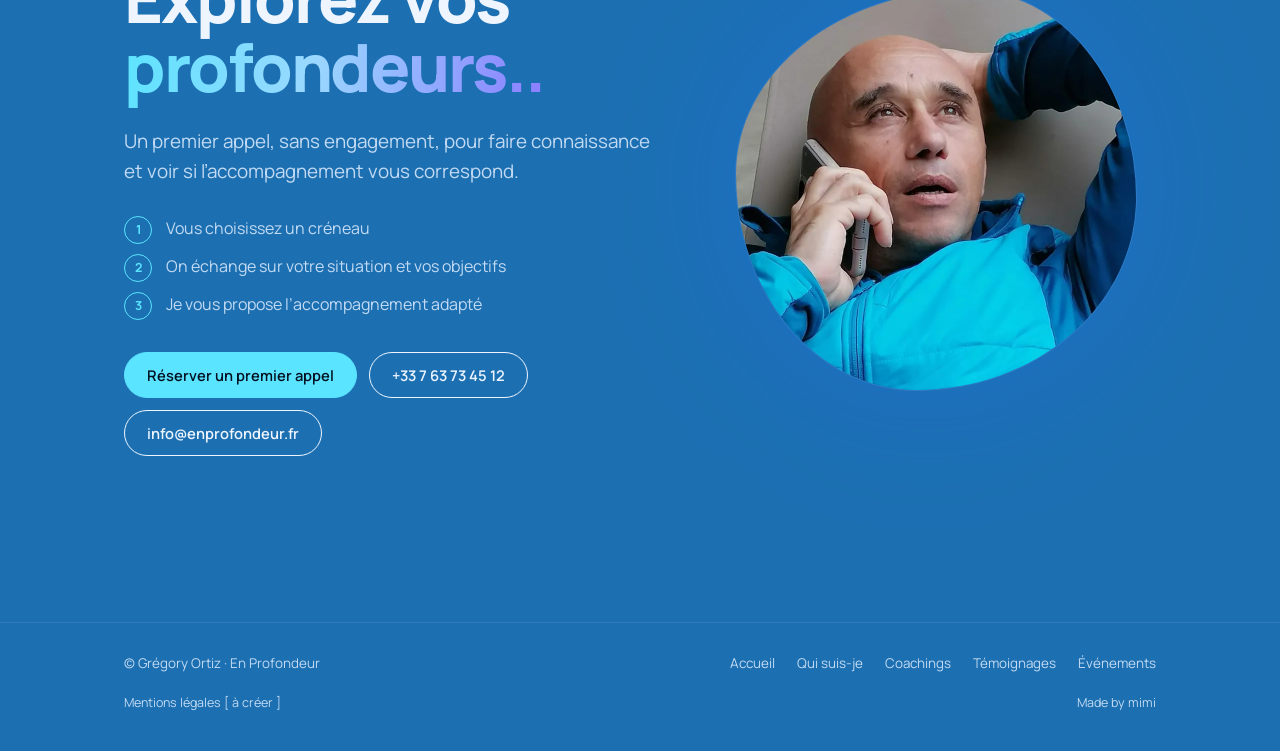
==== commit 3890db7c: "Ajoute « 40 ans de passion » et « 3 championnats du monde de pêche sous-marine » - Qui suis-je : lig" ====
--- a/about.html
+++ b/about.html
@@ -3,13 +3,12 @@
 <head>
 <meta charset="utf-8">
 <meta name="viewport" content="width=device-width, initial-scale=1">
-<meta name="robots" content="noindex, nofollow">
 <title>Qui suis-je ? — Grégory Ortiz · En Profondeur</title>
 <meta name="description" content="Grégory Ortiz : enfant des montagnes grenobloises, champion de pêche sous-marine, moniteur d’apnée et coach. Son parcours.">
 <link rel="preconnect" href="https://fonts.googleapis.com">
 <link rel="preconnect" href="https://fonts.gstatic.com" crossorigin>
 <link href="https://fonts.googleapis.com/css2?family=Manrope:wght@300;400;500;700;800&display=swap" rel="stylesheet">
-<link rel="stylesheet" href="assets/style.css?v=8faa2a10">
+<link rel="stylesheet" href="assets/style.css?v=306fcaf2">
 </head>
 <body>
 <div class="aurora" aria-hidden="true"><i></i><i></i><i></i></div>
@@ -43,6 +42,11 @@
         <h1 class="emerge">Grégory <em>Ortiz</em></h1>
         <p class="intro reveal">Je suis Grégory Ortiz, enfant des montagnes grenobloises, dont le cœur a été capturé par l’appel du grand large. Ma passion pour l’apnée et la pêche sous-marine a été inspirée par les exploits de Jacques Mayol et immortalisée par le cinéma. Je suis devenu compétiteur, formateur, et même pêcheur professionnel, toujours en quête d’harmonie avec la mer.</p>
         <p class="lead reveal" style="margin-top:16px">À travers l’enseignement, j’ai partagé mon savoir et ma passion pour l’apnée, en prenant soin de véhiculer les valeurs d’écologie et de respect de la nature. Mon parcours est un témoignage vivant de la manière dont une passion peut guider une vie et inspirer les autres.</p>
+        <div class="facts about-facts">
+          <div class="fact reveal"><b>40 ans</b><span>De passion pour l’apnée et la mer</span></div>
+          <div class="fact reveal"><b>3</b><span>Championnats du monde de pêche sous-marine</span></div>
+          <div class="fact reveal"><b>18 ans</b><span>Plus jeune moniteur de pêche sous-marine de France</span></div>
+        </div>
       </div>
       <div class="portrait-card reveal"><img src="img/sourire.webp?v=29f4bae9" alt="Grégory Ortiz, souriant" width="370" height="370"></div>
     </div>
--- a/assets/style.css
+++ b/assets/style.css
@@ -476,3 +476,5 @@
 }
 @media (prefers-reduced-motion:reduce){ .flyer{transform:none} }
 .event-org a{white-space:nowrap}
+.about-facts{margin-top:30px;grid-template-columns:repeat(3,minmax(0,1fr))}
+@media (max-width:520px){.about-facts{grid-template-columns:1fr}}
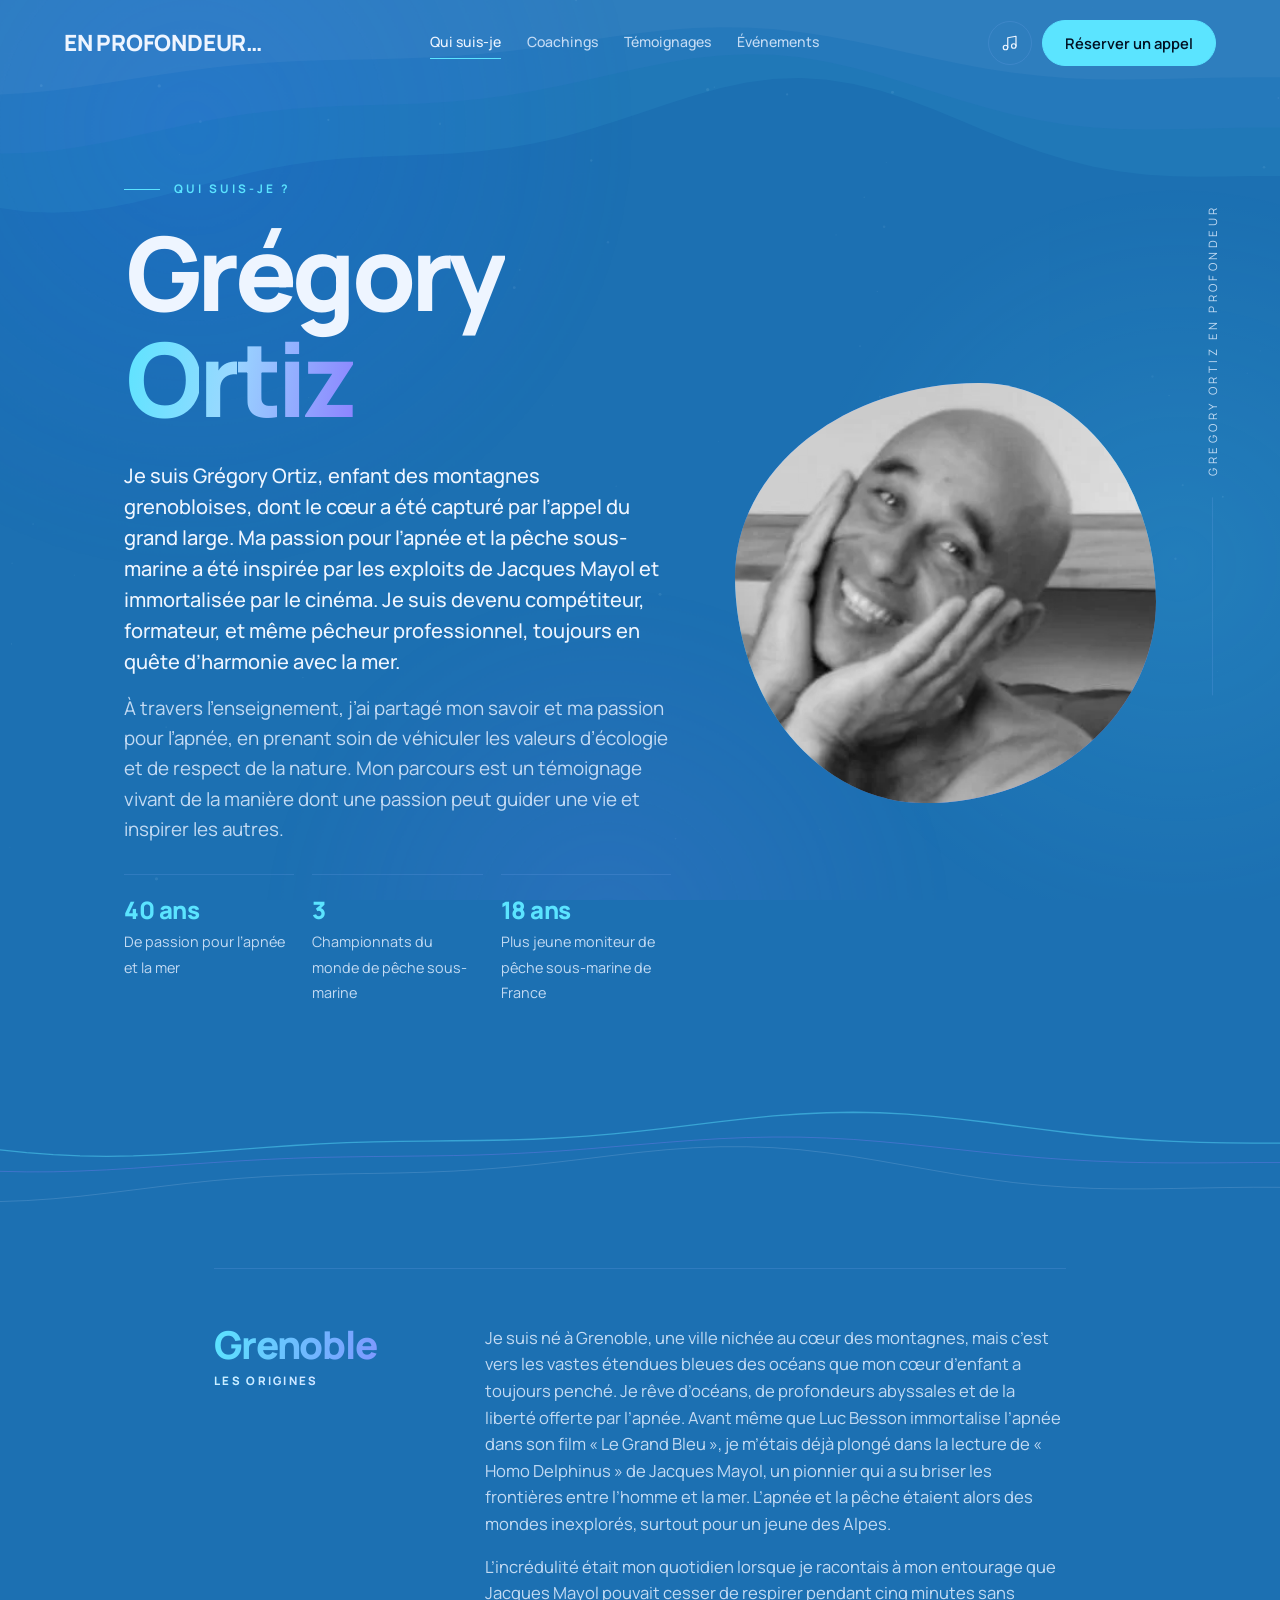
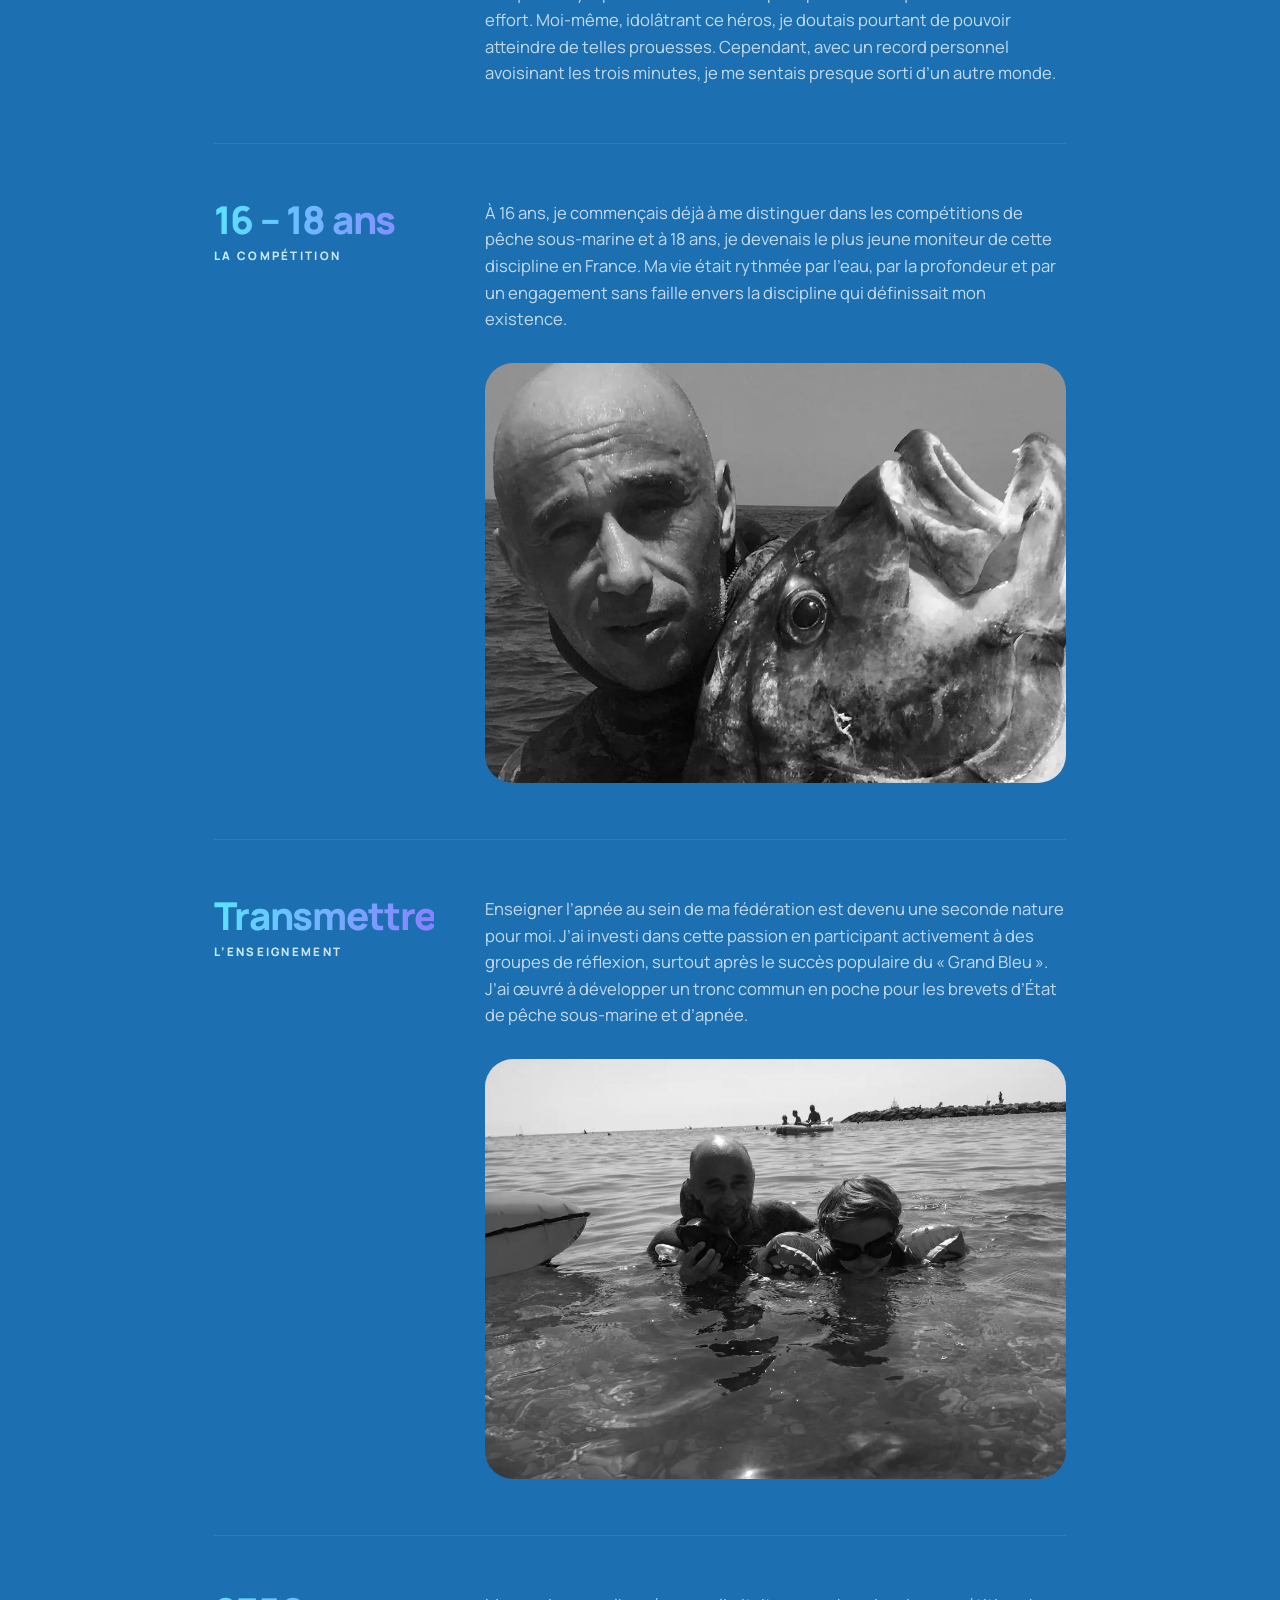
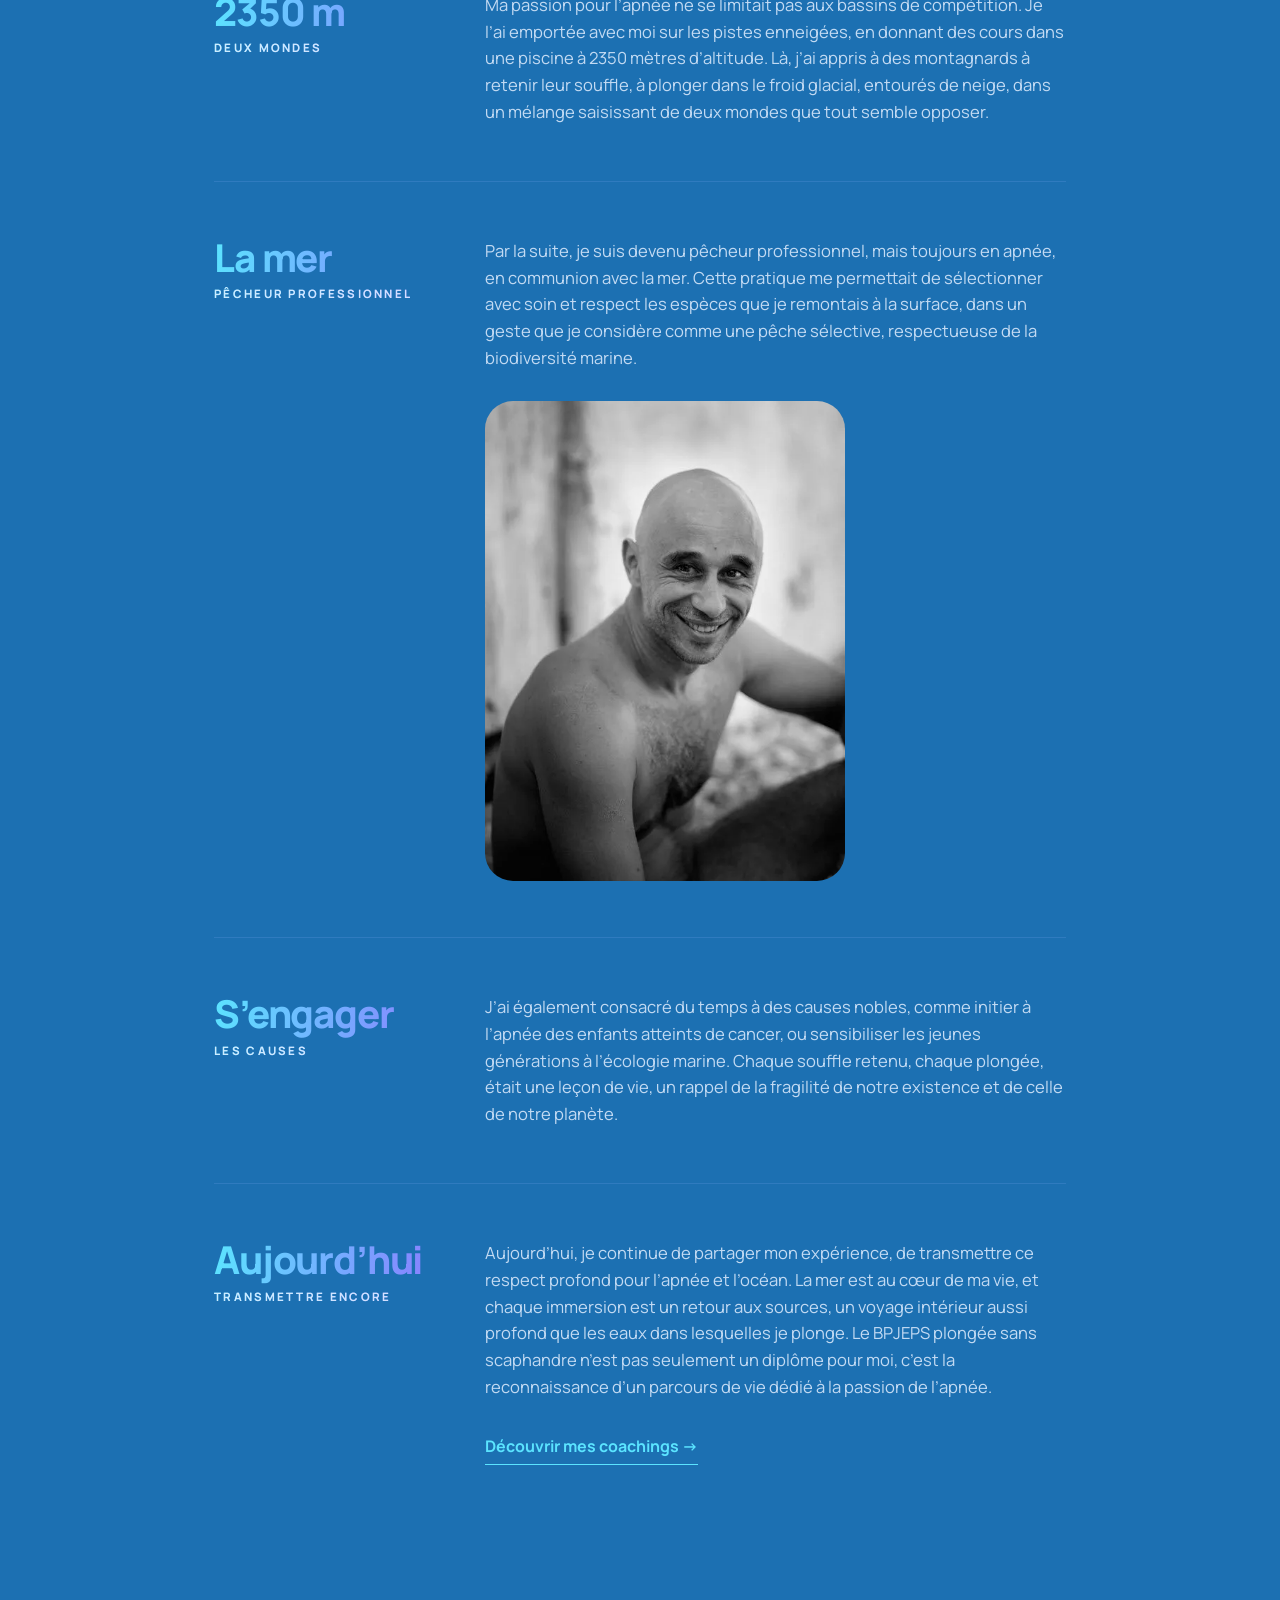
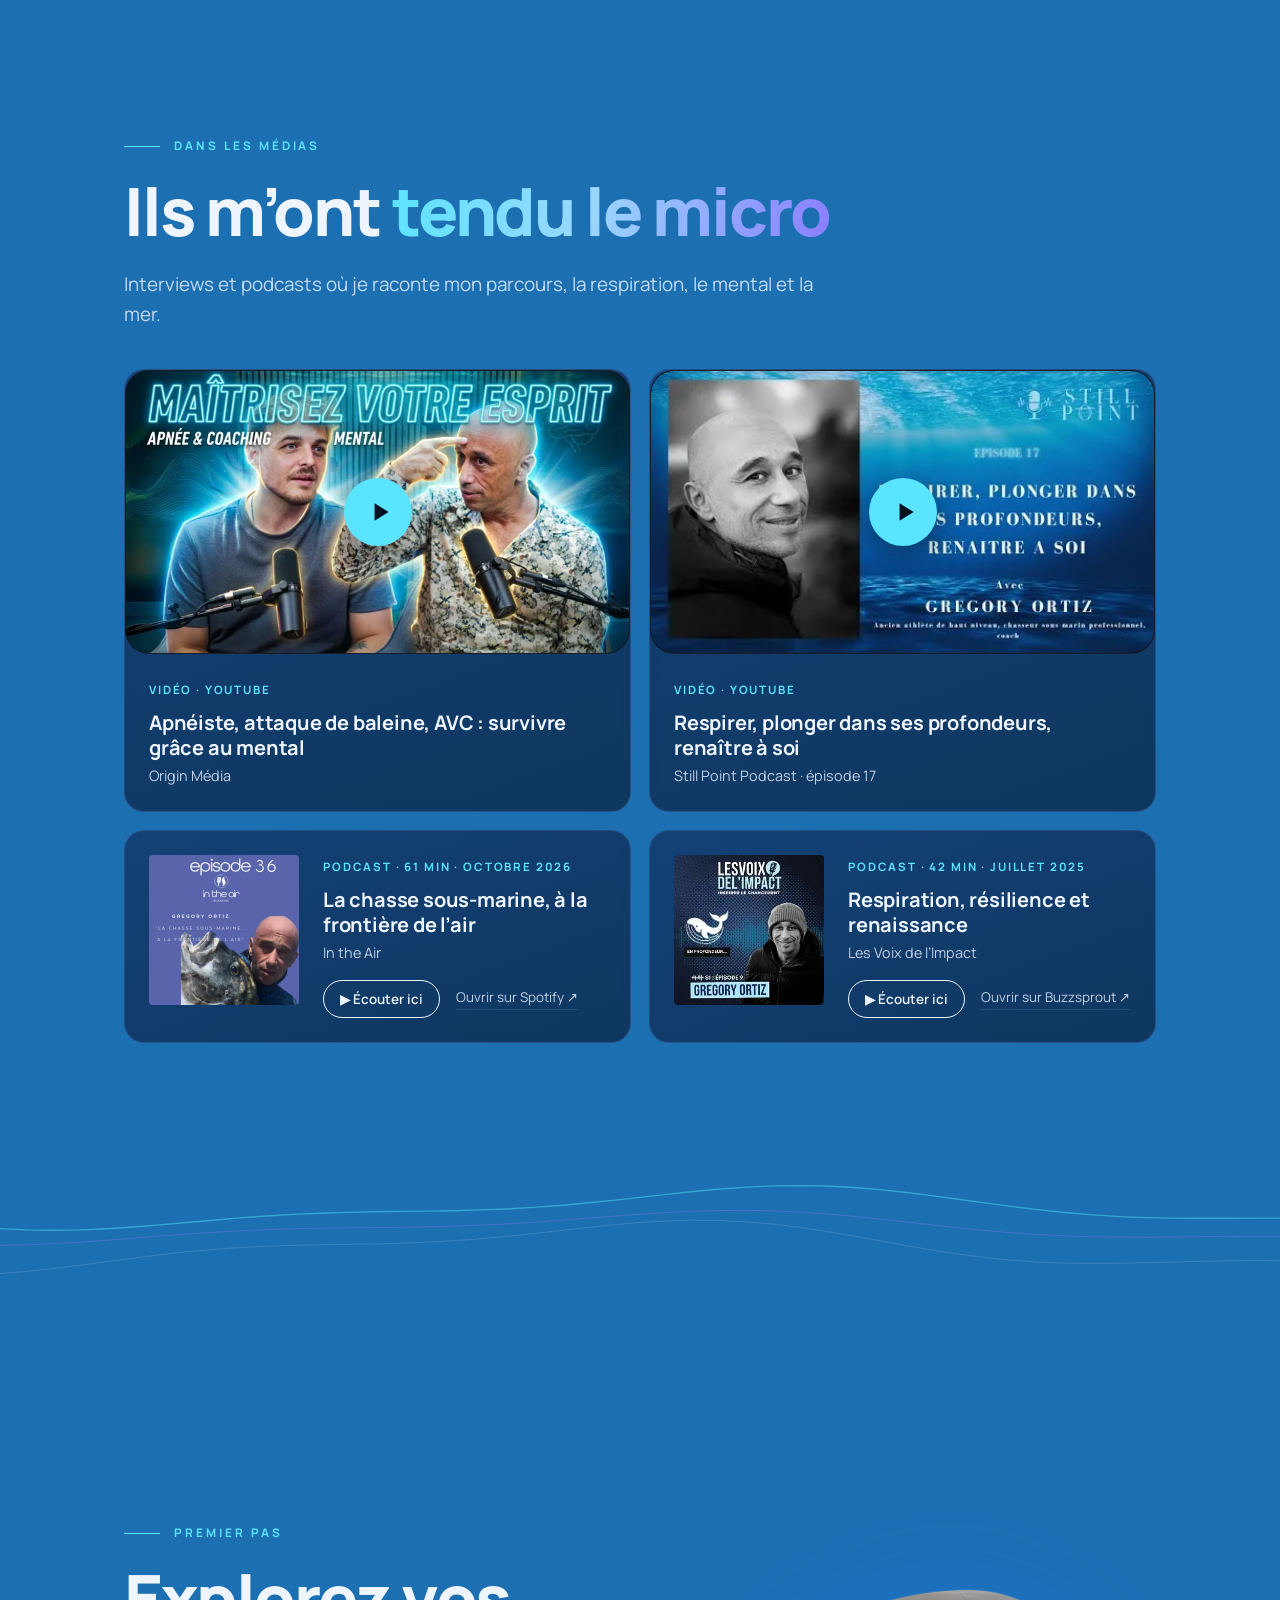
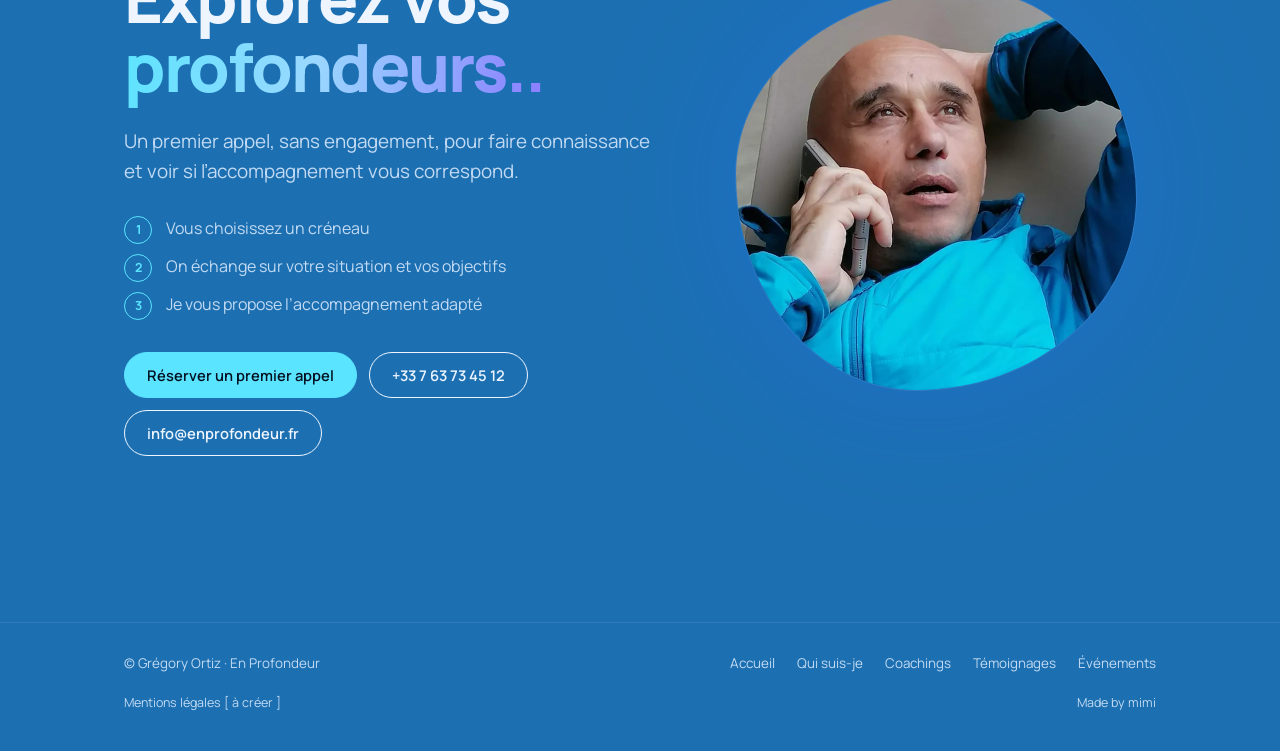
==== commit d88fdb9b: "Site de test : synchronisation depuis main (3890db7)" ====
--- a/about.html
+++ b/about.html
@@ -3,6 +3,7 @@
 <head>
 <meta charset="utf-8">
 <meta name="viewport" content="width=device-width, initial-scale=1">
+<meta name="robots" content="noindex, nofollow">
 <title>Qui suis-je ? — Grégory Ortiz · En Profondeur</title>
 <meta name="description" content="Grégory Ortiz : enfant des montagnes grenobloises, champion de pêche sous-marine, moniteur d’apnée et coach. Son parcours.">
 <link rel="preconnect" href="https://fonts.googleapis.com">
